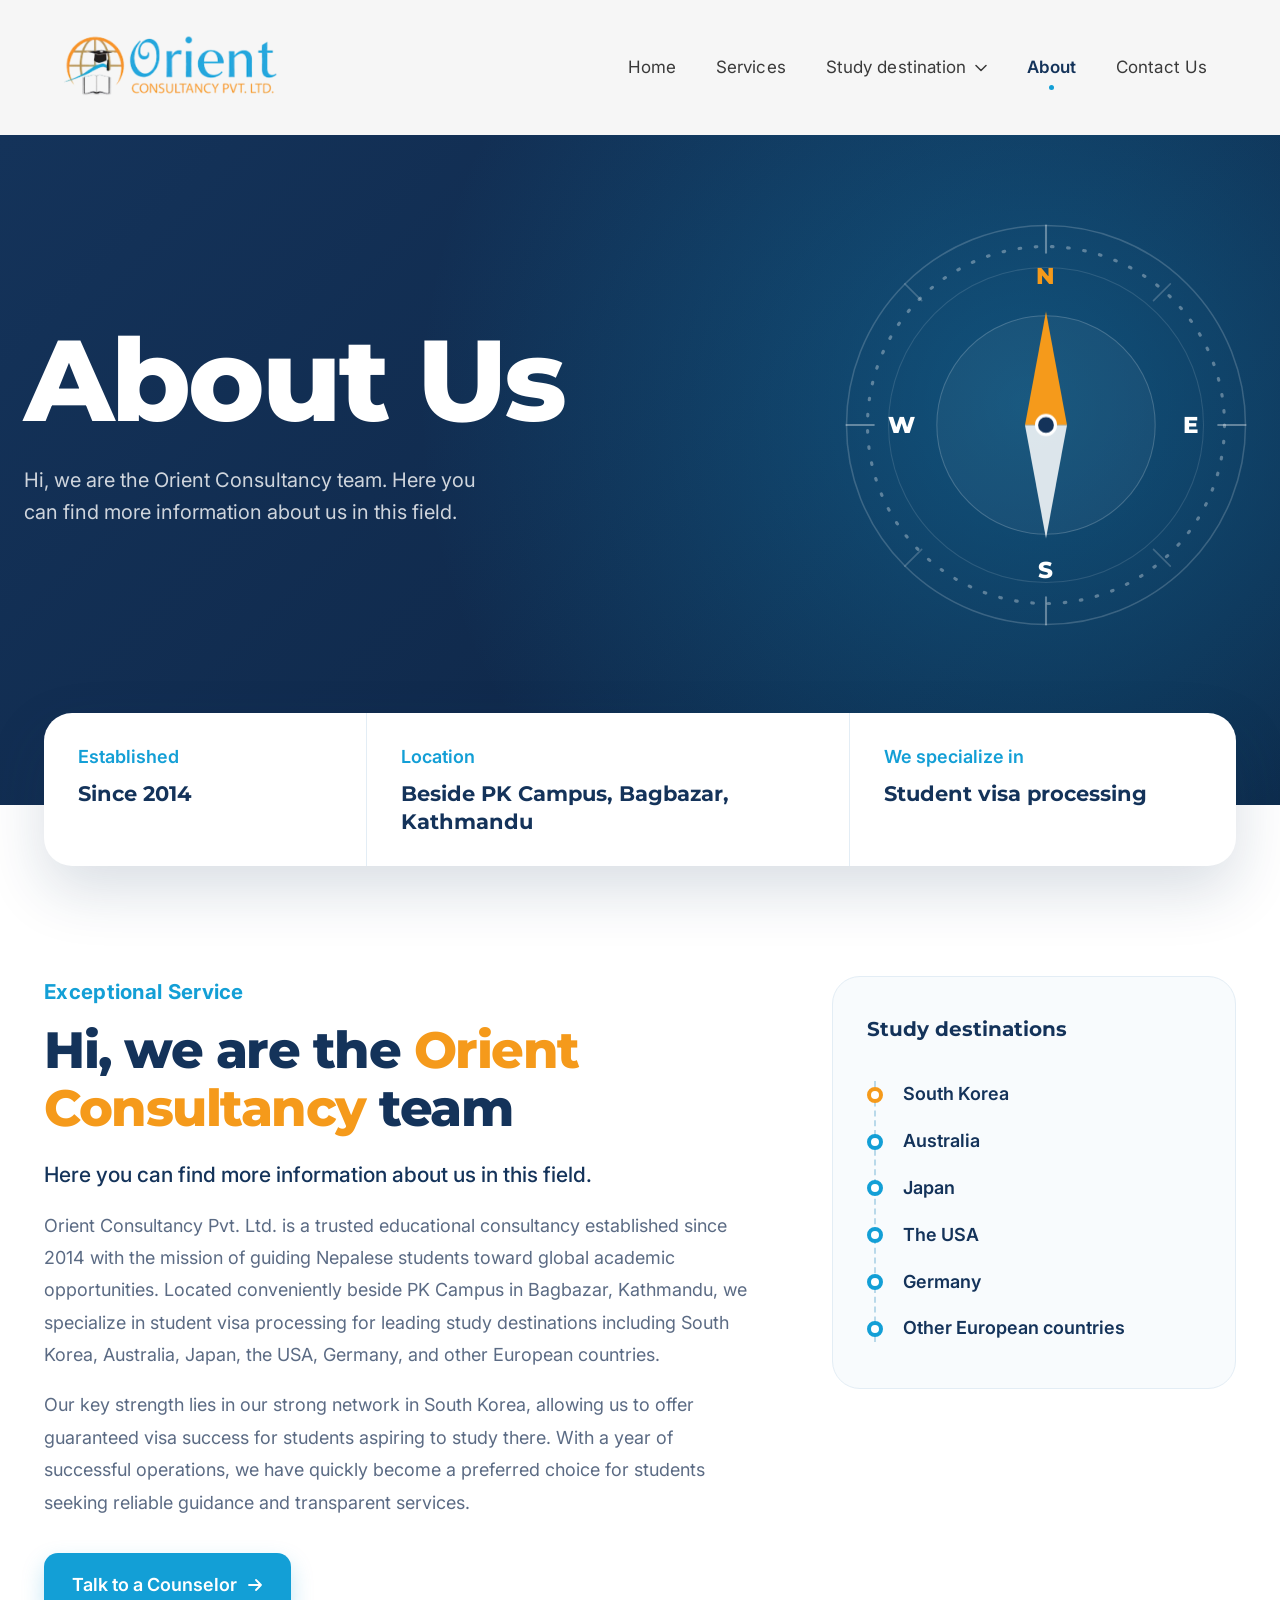
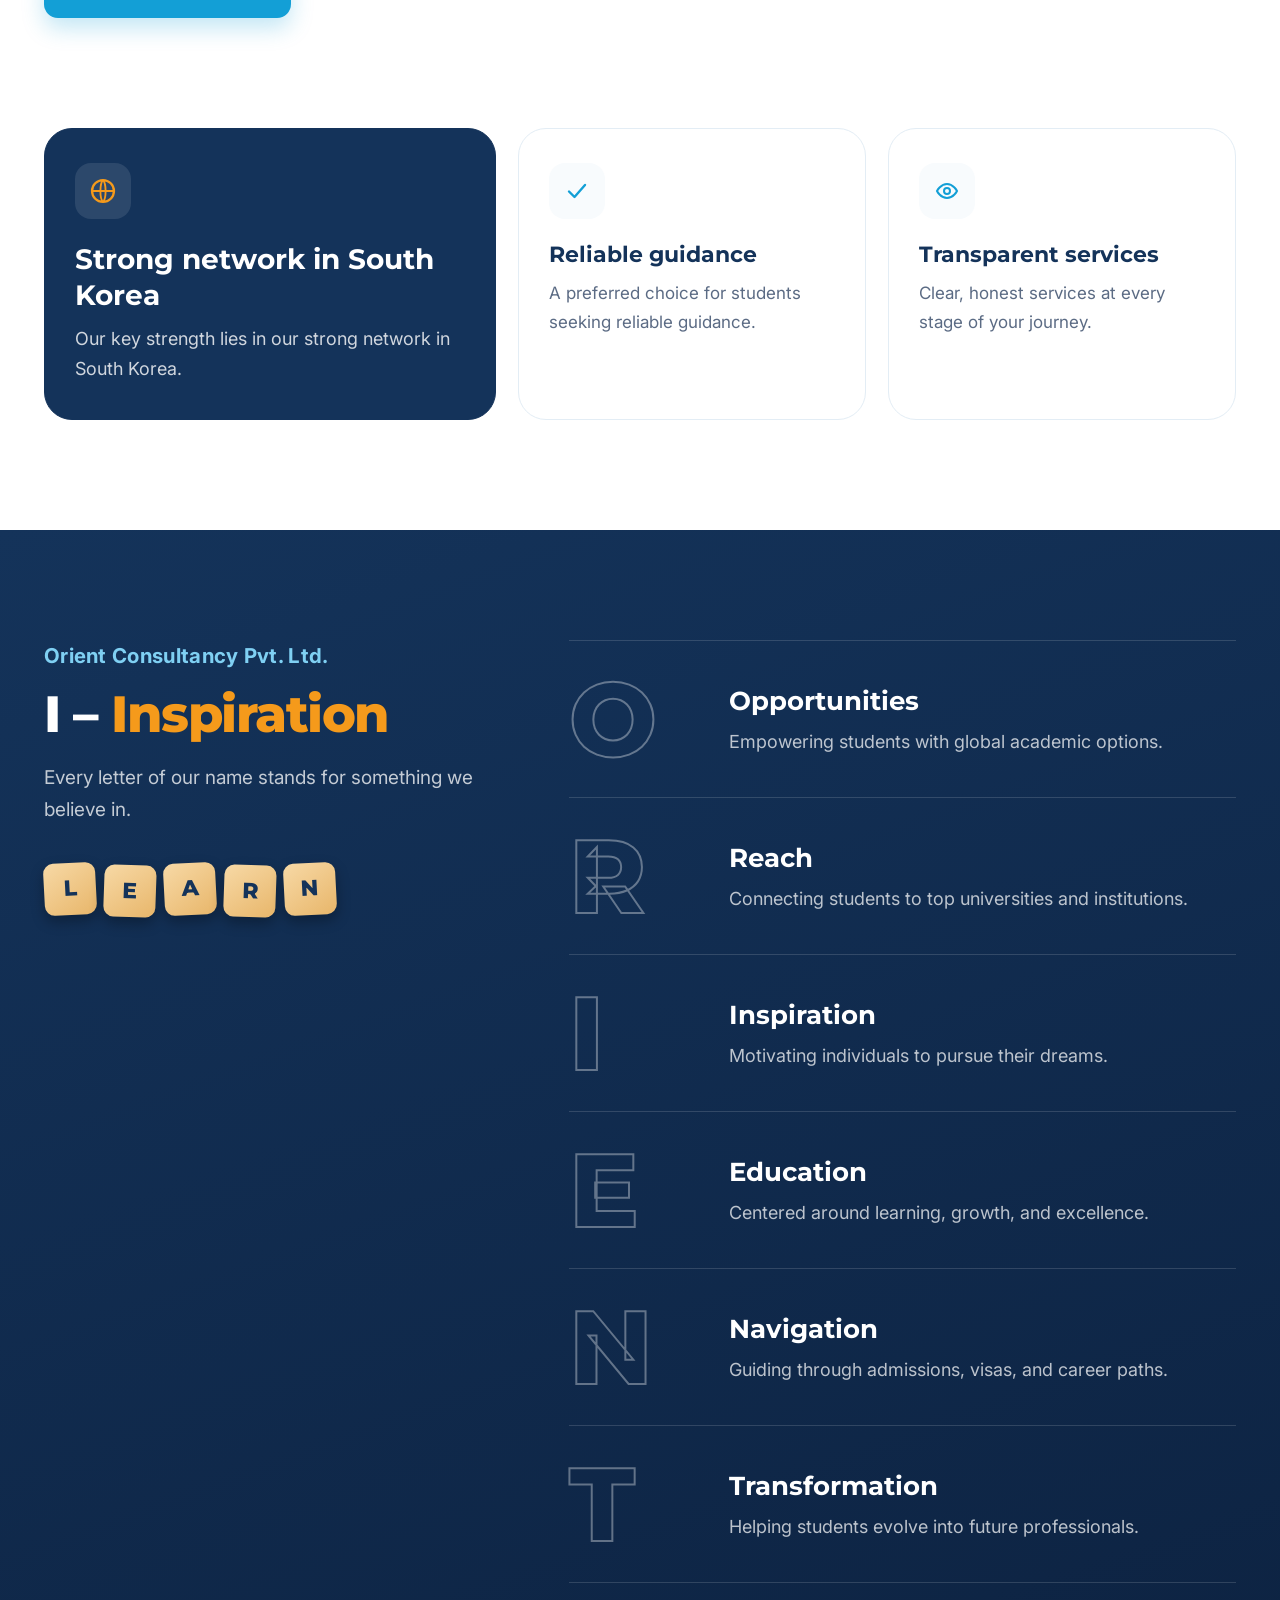
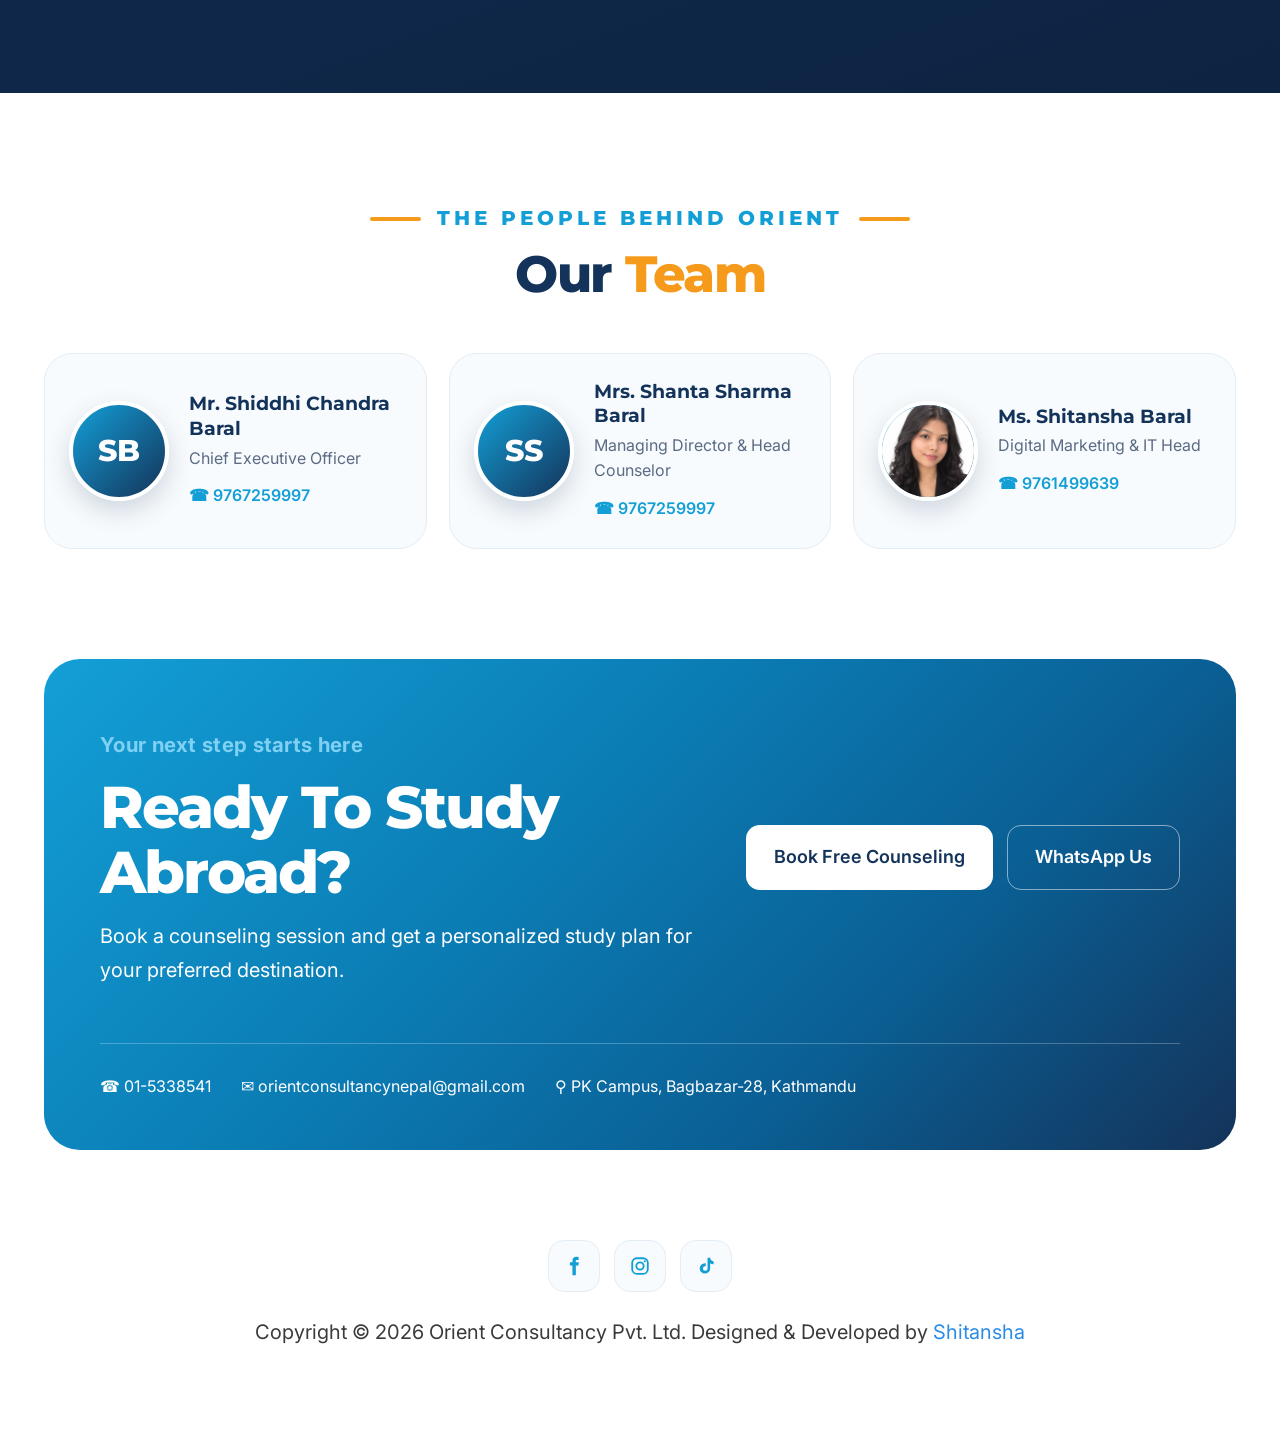
==== about.html @ 50a702c4 "Update about.html" ====
<!DOCTYPE html>
<html lang="en">
<head>
  <meta charset="UTF-8">
  <meta name="viewport" content="width=device-width, initial-scale=1">
  <title>About Us | Orient Consultancy Pvt. Ltd.</title>
  <meta name="description" content="Orient Consultancy Pvt. Ltd. is a trusted educational consultancy in Kathmandu, established in 2014, guiding Nepalese students toward global academic opportunities and student visa success.">

  <link rel="preconnect" href="https://fonts.googleapis.com">
  <link rel="preconnect" href="https://fonts.gstatic.com" crossorigin>
  <link href="https://fonts.googleapis.com/css2?family=Inter:wght@400;500;600;700&family=Montserrat:wght@700;800&family=Open+Sans:wght@400;600&display=swap" rel="stylesheet">

  <!-- style.css = shared header/footer/buttons. about.css = this page only. Keep this order. -->
  <link rel="stylesheet" href="style.css">
  <link rel="stylesheet" href="about.css">
  <link rel="stylesheet" href="nav-responsive.css">
</head>
<body class="about-page">

  <!-- ================= HEADER (same as other pages) ================= -->
  <header class="site-header">
    <a class="logo" href="index.html" aria-label="Orient Consultancy - Home">
      <img src="images/logo.png" alt="Orient Consultancy Pvt. Ltd." width="230" height="70">
    </a>

    <button class="nav-toggle" aria-label="Open menu" aria-expanded="false" aria-controls="main-nav">
      <span></span><span></span><span></span>
    </button>

    <nav id="main-nav" class="main-nav" aria-label="Main navigation">
      <ul>
        <li><a href="index.html">Home</a></li>
        <li><a href="services.html">Services</a></li>
        <li class="has-dropdown">
          <button class="dropdown-toggle" aria-expanded="false" aria-haspopup="true">
            Study destination
            <svg width="12" height="8" viewBox="0 0 12 8" aria-hidden="true"><path d="M1 1.5l5 5 5-5" fill="none" stroke="currentColor" stroke-width="1.5" stroke-linecap="round" stroke-linejoin="round"/></svg>
          </button>
          <ul class="dropdown">
            <li><a href="south-korea"><img class="dd-flag" src="images/flags/south-korea.svg" alt="" width="20" height="14"><span>Korean Student Visa (D-2 / D-4 Visa)</span></a></li>
            <li><a href="uk"><img class="dd-flag" src="images/flags/uk.svg" alt="" width="20" height="14"><span>UK Student Visa (Tier 4 Visa)</span></a></li>
            <li><a href="australia"><img class="dd-flag" src="images/flags/australia.svg" alt="" width="20" height="14"><span>Australian Student Visa (Subclass 500)</span></a></li>
            <li><a href="usa"><img class="dd-flag" src="images/flags/usa.svg" alt="" width="20" height="14"><span>U.S. Student Visa (F-1 Visa)</span></a></li>
            <li><a href="japan"><img class="dd-flag" src="images/flags/japan.svg" alt="" width="20" height="14"><span>Japanese Student Visa</span></a></li>
            <li><a href="denmark"><img class="dd-flag" src="images/flags/denmark.svg" alt="" width="20" height="14"><span>Denmark Student Visa</span></a></li>
            <li class="has-sub">
              <a class="dropdown-more sub-toggle" href="#" role="button" aria-haspopup="true" aria-expanded="false"><span>Other European Countries</span></a>
              <ul class="submenu">
                <li><a href="germany"><img class="dd-flag" src="images/flags/germany.svg" alt="" width="20" height="14"><span>Germany Student Visa</span></a></li>
                <li><a href="malta"><img class="dd-flag" src="images/flags/malta.svg" alt="" width="20" height="14"><span>Malta Student Visa</span></a></li>
                <li><a href="dubai"><img class="dd-flag" src="images/flags/uae.svg" alt="" width="20" height="14"><span>Dubai Student Visa</span></a></li>
                <li><a href="finland"><img class="dd-flag" src="images/flags/finland.svg" alt="" width="20" height="14"><span>Finland Student Visa</span></a></li>
              </ul>
            </li>
          </ul>
        </li>
        <li><a href="about.html" aria-current="page">About</a></li>
        <li><a href="contact.html">Contact Us</a></li>
      </ul>
    </nav>
  </header>

  <!-- ================= MAIN ================= -->
  <main>

    <!-- ---------- HERO: compass + title ---------- -->
    <section class="ab-hero" aria-labelledby="page-title">
      <div class="ab-hero-grid">
        <div class="ab-hero-text">
          <h1 id="page-title">About Us</h1>
          <p class="ab-hero-sub">Hi, we are the Orient Consultancy team. Here you can find more information about us in this field.</p>
        </div>

                <!-- Compass drawn in SVG. It settles on North, then keeps gently swaying like a real needle. -->
        <svg class="ab-compass" viewBox="0 0 400 400" role="img" aria-label="A compass pointing north">
          <circle cx="200" cy="200" r="190" fill="none" stroke="rgba(255,255,255,.18)" stroke-width="1.5"/>
          <circle cx="200" cy="200" r="150" fill="none" stroke="rgba(255,255,255,.12)" stroke-width="1"/>
          <circle cx="200" cy="200" r="104" fill="rgba(255,255,255,.04)" stroke="rgba(255,255,255,.2)" stroke-width="1"/>

          <!-- NEW: slowly turning ring of small marks -->
          <circle class="ab-ring" cx="200" cy="200" r="170" fill="none" stroke="rgba(255,255,255,.32)" stroke-width="3" stroke-dasharray="1.5 14" stroke-linecap="round"/>

          <g stroke="rgba(255,255,255,.35)" stroke-width="2" stroke-linecap="round">
            <path d="M200 10v26M200 364v26M10 200h26M364 200h26"/>
          </g>
          <g stroke="rgba(255,255,255,.2)" stroke-width="1.5" stroke-linecap="round">
            <path d="M65.6 65.6l16 16M318.4 65.6l-16 16M65.6 334.4l16-16M318.4 334.4l-16-16"/>
          </g>
          <g font-family="Montserrat, Arial, sans-serif" font-weight="800" font-size="22" text-anchor="middle" fill="#ffffff">
            <text class="ab-north" x="200" y="66" fill="#f59a1b">N</text>
            <text x="338" y="208">E</text>
            <text x="200" y="346">S</text>
            <text x="62" y="208">W</text>
          </g>
          <g class="ab-needle">
            <polygon points="200,92 220,200 180,200" fill="#f59a1b"/>
            <polygon points="200,308 220,200 180,200" fill="#ffffff" fill-opacity=".85"/>
            <circle cx="200" cy="200" r="9" fill="#14335a" stroke="#ffffff" stroke-width="3"/>
          </g>
        </svg>
      </div>
    </section>

    <!-- ---------- QUICK FACTS (overlaps the hero) ---------- -->
    <section class="ab-wrap ab-facts-wrap" aria-label="Orient Consultancy at a glance">
      <dl class="ab-facts">
        <div>
          <dt>Established</dt>
          <dd>Since 2014</dd>
        </div>
        <div>
          <dt>Location</dt>
          <dd>Beside PK Campus, Bagbazar, Kathmandu</dd>
        </div>
        <div>
          <dt>We specialize in</dt>
          <dd>Student visa processing</dd>
        </div>
      </dl>
    </section>

    <!-- ---------- STORY + DESTINATION ROUTE ---------- -->
    <section class="ab-wrap ab-story" aria-labelledby="story-heading">
      <div class="ab-story-text">
        <p class="ab-kicker">Exceptional Service</p>
        <h2 id="story-heading">Hi, we are the <span>Orient Consultancy</span> team</h2>
        <p class="ab-lead">Here you can find more information about us in this field.</p>
        <p>Orient Consultancy Pvt. Ltd. is a trusted educational consultancy established since 2014 with the mission of guiding Nepalese students toward global academic opportunities. Located conveniently beside PK Campus in Bagbazar, Kathmandu, we specialize in student visa processing for leading study destinations including South Korea, Australia, Japan, the USA, Germany, and other European countries.</p>
        <!-- REVIEW THIS WORDING (copied from your live site):
             "a year of successful operations" does not match "established since 2014",
             and "guaranteed visa success" is a strong promise. -->
        <p>Our key strength lies in our strong network in South Korea, allowing us to offer guaranteed visa success for students aspiring to study there. With a year of successful operations, we have quickly become a preferred choice for students seeking reliable guidance and transparent services.</p>
        <a class="btn btn-primary" href="contact.html">Talk to a Counselor
          <svg width="16" height="16" viewBox="0 0 16 16" aria-hidden="true"><path d="M2 8h12M9 3l5 5-5 5" fill="none" stroke="currentColor" stroke-width="1.8" stroke-linecap="round" stroke-linejoin="round"/></svg>
        </a>
      </div>

      <!-- Destinations shown as stops on a route -->
      <aside class="ab-route" aria-labelledby="route-heading">
        <h3 id="route-heading">Study destinations</h3>
        <ol>
          <li>South Korea</li>
          <li>Australia</li>
          <li>Japan</li>
          <li>The USA</li>
          <li>Germany</li>
          <li>Other European countries</li>
        </ol>
      </aside>
    </section>

    <!-- ---------- STRENGTHS ---------- -->
    <section class="ab-wrap ab-strengths" aria-label="Our strengths">
      <article class="ab-strength ab-strength-main">
        <span class="ab-strength-icon" aria-hidden="true">
          <svg width="30" height="30" viewBox="0 0 26 26"><circle cx="13" cy="13" r="9.5" fill="none" stroke="currentColor" stroke-width="2"/><path d="M3.5 13h19M13 3.5c3 3 3 16 0 19M13 3.5c-3 3-3 16 0 19" fill="none" stroke="currentColor" stroke-width="1.6"/></svg>
        </span>
        <h3>Strong network in South Korea</h3>
        <p>Our key strength lies in our strong network in South Korea.</p>
      </article>
      <article class="ab-strength">
        <span class="ab-strength-icon" aria-hidden="true">
          <svg width="26" height="26" viewBox="0 0 26 26"><path d="M5 13.5l5.5 5.5L21 7" fill="none" stroke="currentColor" stroke-width="2.4" stroke-linecap="round" stroke-linejoin="round"/></svg>
        </span>
        <h3>Reliable guidance</h3>
        <p>A preferred choice for students seeking reliable guidance.</p>
      </article>
      <article class="ab-strength">
        <span class="ab-strength-icon" aria-hidden="true">
          <svg width="26" height="26" viewBox="0 0 26 26"><path d="M3 13s3.5-7 10-7 10 7 10 7-3.5 7-10 7S3 13 3 13z" fill="none" stroke="currentColor" stroke-width="2"/><circle cx="13" cy="13" r="3" fill="none" stroke="currentColor" stroke-width="2"/></svg>
        </span>
        <h3>Transparent services</h3>
        <p>Clear, honest services at every stage of your journey.</p>
      </article>
    </section>

    <!-- ---------- ORIENT: the name, letter by letter ---------- -->
    <section class="ab-orient" aria-labelledby="orient-heading">
      <div class="ab-wrap ab-orient-grid">
        <div class="ab-orient-intro">
          <p class="ab-kicker ab-kicker-light">Orient Consultancy Pvt. Ltd.</p>
          <h2 id="orient-heading">I – <span>Inspiration</span></h2>
          <p class="ab-orient-sub">Every letter of our name stands for something we believe in.</p>
          <!-- LEARN tiles are drawn with CSS, no photo needed -->
          <div class="ab-tiles" role="img" aria-label="Letter tiles spelling LEARN">
            <span>L</span><span>E</span><span>A</span><span>R</span><span>N</span>
          </div>
        </div>

        <ol class="ab-letters">
          <li>
            <span class="ab-letter" aria-hidden="true">O</span>
            <div><h3>Opportunities</h3><p>Empowering students with global academic options.</p></div>
          </li>
          <li>
            <span class="ab-letter" aria-hidden="true">R</span>
            <div><h3>Reach</h3><p>Connecting students to top universities and institutions.</p></div>
          </li>
          <li>
            <span class="ab-letter" aria-hidden="true">I</span>
            <div><h3>Inspiration</h3><p>Motivating individuals to pursue their dreams.</p></div>
          </li>
          <li>
            <span class="ab-letter" aria-hidden="true">E</span>
            <div><h3>Education</h3><p>Centered around learning, growth, and excellence.</p></div>
          </li>
          <li>
            <span class="ab-letter" aria-hidden="true">N</span>
            <div><h3>Navigation</h3><p>Guiding through admissions, visas, and career paths.</p></div>
          </li>
          <li>
            <span class="ab-letter" aria-hidden="true">T</span>
            <div><h3>Transformation</h3><p>Helping students evolve into future professionals.</p></div>
          </li>
        </ol>
      </div>
    </section>

    <!-- ---------- TEAM ---------- -->
    <section class="ab-wrap ab-team" aria-labelledby="team-heading">
      <div class="ab-team-head">
        <p class="ab-kicker">The people behind Orient</p>
        <h2 id="team-heading">Our <span>Team</span></h2>
      </div>

      <div class="ab-team-grid">
        <article class="ab-person">
          <div class="ab-avatar">
            <span class="ab-initials" aria-hidden="true">SB</span>
            <!-- Photo: images/team/shiddhi-chandra-baral.jpg (square, about 400x400). Hidden automatically if missing. -->
            <img src="images/team/shiddhi-chandra-baral.jpg" alt="Mr. Shiddhi Chandra Baral" width="160" height="160" loading="lazy" onerror="this.remove()">
          </div>
          <div class="ab-person-info">
            <h3>Mr. Shiddhi Chandra Baral</h3>
            <p class="ab-role">Chief Executive Officer</p>
            <a class="ab-phone" href="tel:+9779767259997">☎ 9767259997</a>
          </div>
        </article>

        <article class="ab-person">
          <div class="ab-avatar">
            <span class="ab-initials" aria-hidden="true">SS</span>
            <!-- Photo: images/team/shanta-sharma-baral.jpg (square, about 400x400). Hidden automatically if missing. -->
            <img src="images/team/shanta-sharma-baral.jpg" alt="Mrs. Shanta Sharma Baral" width="160" height="160" loading="lazy" onerror="this.remove()">
          </div>
          <div class="ab-person-info">
            <h3>Mrs. Shanta Sharma Baral</h3>
            <p class="ab-role">Managing Director &amp; Head Counselor</p>
            <a class="ab-phone" href="tel:+9779767259997">☎ 9767259997</a>
          </div>
        </article>
                <article class="ab-person">
          <div class="ab-avatar">
            <span class="ab-initials" aria-hidden="true">SB</span>
            <!-- Photo: images/team/shitansha-baral.jpg (square, about 400x400). Hidden automatically if missing. -->
            <img src="images/team/shitansha-baral.jpg" alt="Ms. Shitansha Baral" width="160" height="160" loading="lazy" onerror="this.remove()">
          </div>
          <div class="ab-person-info">
            <h3>Ms. Shitansha Baral</h3>
            <p class="ab-role">Digital Marketing &amp; IT Head</p>
            <a class="ab-phone" href="tel:+9779761499639">☎ 9761499639</a>
          </div>
        </article>
      </div>
    </section>

    <!-- ---------- CTA ---------- -->
    <section class="ab-wrap ab-cta-wrap" aria-labelledby="cta-heading">
      <div class="ab-cta">
        <div class="ab-cta-top">
          <div>
            <p class="ab-kicker ab-kicker-light">Your next step starts here</p>
            <h2 id="cta-heading">Ready To Study Abroad?</h2>
            <p>Book a counseling session and get a personalized study plan for your preferred destination.</p>
          </div>
          <div class="ab-cta-buttons">
            <a class="btn btn-white" href="contact.html">Book Free Counseling</a>
            <a class="btn btn-ghost" href="https://wa.me/9779767259997" target="_blank" rel="noopener">WhatsApp Us</a>
          </div>
        </div>
        <ul class="ab-cta-contact">
          <li><a href="tel:015338541">☎ 01-5338541</a></li>
          <li><a href="mailto:orientconsultancynepal@gmail.com">✉ orientconsultancynepal@gmail.com</a></li>
          <li>⚲ PK Campus, Bagbazar-28, Kathmandu</li>
        </ul>
      </div>
    </section>

  </main>

  <!-- ================= FOOTER ================= -->
    <footer class="site-footer">
    <ul class="footer-social" aria-label="Follow Orient Consultancy">
      <li><a href="https://www.facebook.com/OrientConsultancyNepal" target="_blank" rel="noopener" aria-label="Orient Consultancy on Facebook">
        <svg viewBox="0 0 24 24" aria-hidden="true"><path d="M14 8V6.5c0-.7.2-1 1.2-1H17V2.2C16.6 2.1 15.6 2 14.5 2 12 2 10.3 3.5 10.3 6.2V8H7.5v3.5h2.8V22H14V11.5h2.8L17.3 8H14z" fill="currentColor"/></svg>
      </a></li>
      <li><a href="https://www.instagram.com/orient_nepal/" target="_blank" rel="noopener" aria-label="Orient Consultancy on Instagram">
        <svg viewBox="0 0 24 24" aria-hidden="true"><rect x="3.5" y="3.5" width="17" height="17" rx="5" fill="none" stroke="currentColor" stroke-width="2"/><circle cx="12" cy="12" r="4" fill="none" stroke="currentColor" stroke-width="2"/><circle cx="17.2" cy="6.8" r="1.2" fill="currentColor"/></svg>
      </a></li>
      <li><a href="https://www.tiktok.com/@orient.consultancy" target="_blank" rel="noopener" aria-label="Orient Consultancy on TikTok">
        <svg viewBox="0 0 24 24" aria-hidden="true"><path d="M16.5 3c.3 2.3 1.6 3.7 3.8 3.9v3.2c-1.4.1-2.7-.3-3.8-1.1v5.6a5.7 5.7 0 11-5.7-5.7c.3 0 .6 0 .9.1v3.3a2.5 2.5 0 102 2.4V3h2.8z" fill="currentColor"/></svg>
      </a></li>
    </ul>
    <p>Copyright © 2026 Orient Consultancy Pvt. Ltd. Designed &amp; Developed by <a href="https://shitanshabaral.com.np/" target="_blank" rel="noopener">Shitansha</a></p>
  </footer>

  <script src="script.js"></script>
  <script src="about.js"></script>
</body>
</html>
---- style.css ----
/* ==========================================================
   Orient Consultancy - main stylesheet
   ========================================================== */

/* ---------- 1. Variables (change colors here) ---------- */
:root {
  --primary: #139fd6;          /* blue buttons, eyebrow text */
  --navy: #14335a;             /* headings, dark section */
  --accent: #f59a1b;           /* orange highlight words */
  --text: #5b6b84;             /* body paragraphs */
  --dark-text: #333333;
  --page-bg: #f5f5f5;
  --white: #ffffff;
  --tint: #f8fbfd;             /* light blue-ish section background */
  --border: #e3edf5;
  --radius-sm: 14px;
  --radius-md: 28px;
  --radius-lg: 36px;
  --font-head: "Montserrat", Arial, sans-serif;
  --font-body: "Inter", Arial, sans-serif;
}

/* ---------- 2. Reset / base ---------- */
*, *::before, *::after { box-sizing: border-box; }
html { scroll-behavior: smooth; }
body {
  margin: 0;
  font-family: var(--font-body);
  color: var(--text);
  background: var(--page-bg);
  line-height: 1.6;
}
img { max-width: 100%; height: auto; display: block; }
a { color: inherit; text-decoration: none; }
ul, ol { margin: 0; padding: 0; list-style: none; }
h1, h2, h3, p, dl, dd { margin: 0; }
button { font: inherit; cursor: pointer; }

/* ---------- 3. Header / navigation ---------- */

/* Sticky header: stays on top while scrolling, gets a soft shadow once you scroll */
.site-header {
  position: sticky;
  top: 0;
  z-index: 100;
  display: flex;
  align-items: center;
  justify-content: space-between;
  padding: 10px 55px;
  min-height: 90px;
  background: rgba(245, 245, 245, .9);
  -webkit-backdrop-filter: blur(14px);
          backdrop-filter: blur(14px);
  transition: min-height .3s ease, box-shadow .3s ease, background .3s ease;
}
.site-header.is-scrolled {
  min-height: 72px;
  background: rgba(255, 255, 255, .92);
  box-shadow: 0 1px 0 rgba(20, 51, 90, .06), 0 12px 30px rgba(20, 51, 90, .07);
}
.logo img { width: 230px; height: auto; transition: width .3s ease; }
.site-header.is-scrolled .logo img { width: 190px; }

/* Menu links */
.main-nav a,
.dropdown-toggle {
  position: relative;
  z-index: 1;
  font-size: 17px;
  letter-spacing: .1px;
  color: #3a3a3a;
  background: none;
  border: 0;
  padding: 10px 18px;
  display: inline-flex;
  align-items: center;
  gap: 8px;
  transition: color .25s ease;
}
.dropdown-toggle svg { transition: transform .3s ease; }

/* Phone / tablet dropdown: simple show/hide (desktop version is further below) */
.main-nav .dropdown { display: none; }
.has-dropdown.open .dropdown { display: flex; }
.has-dropdown.open .dropdown-toggle svg { transform: rotate(180deg); }
.main-nav a[aria-current="page"],
.has-dropdown.current > .dropdown-toggle { color: var(--navy); font-weight: 600; }

/* Dropdown links: small flag + text (layout copied from the original site) */
.dropdown a { display: flex; align-items: center; gap: 10px; }
.dropdown a span { flex: 1; }
.dd-flag { width: 20px; height: 14px; object-fit: cover; border-radius: 2px; background: #e6ebf0; flex: none; }

/* The hamburger button */
.nav-toggle {
  display: none;
  background: none;
  border: 0;
  width: 44px; height: 44px;
  flex-direction: column;
  justify-content: center;
  gap: 6px;
  padding: 10px;
}
.nav-toggle span { display: block; height: 2px; background: #333; border-radius: 2px; }

/* ---------- Desktop-only navigation effects ---------- */
@media (min-width: 1024px) {
  .main-nav > ul {
    position: relative;           /* the sliding highlight is positioned inside this */
    display: flex;
    align-items: center;
    gap: 4px;
  }

  /* Sliding highlight (created by script.js): glides from item to item on hover */
  .nav-indicator {
    position: absolute;
    top: 50%; left: 0;
    height: 42px;
    margin-top: -21px;
    border-radius: 999px;
    background: rgba(20, 51, 90, .07);
    box-shadow: inset 0 0 0 1px rgba(20, 51, 90, .05);
    opacity: 0;
    pointer-events: none;
    transition: transform .4s cubic-bezier(.3, .8, .3, 1), width .4s cubic-bezier(.3, .8, .3, 1), opacity .25s ease;
  }

  .main-nav > ul > li > a:hover,
  .dropdown-toggle:hover,
  .has-dropdown:hover > .dropdown-toggle,
  .has-dropdown:focus-within > .dropdown-toggle { color: var(--navy); }

  /* Current page: dark text + small dot under the word */
  .main-nav > ul > li > a[aria-current="page"]::after,
  .has-dropdown.current > .dropdown-toggle::after {
    content: "";
    position: absolute;
    left: 50%; bottom: 1px;
    width: 5px; height: 5px;
    margin-left: -2.5px;
    border-radius: 50%;
    background: var(--primary);
  }

  .has-dropdown:hover > .dropdown-toggle svg,
  .has-dropdown:focus-within > .dropdown-toggle svg { transform: rotate(180deg); }

  /* Dropdown card: single column like the original site; fades + slides in */
  .main-nav .dropdown {
    position: absolute;
    top: calc(100% + 14px);
    left: 0;
    width: 300px;
    display: flex;
    flex-direction: column;
    gap: 0;
    padding: 6px 0;
    background: var(--white);
    border: 1px solid var(--border);
    border-radius: 4px;
    box-shadow: 0 24px 60px rgba(20, 51, 90, .16), 0 2px 6px rgba(20, 51, 90, .05);
    opacity: 0;
    visibility: hidden;
    transform: translateY(10px);
    transition: opacity .25s ease, transform .3s ease, visibility 0s linear .3s;
  }
  /* invisible bridge so the card does not close when the mouse crosses the gap */
  .main-nav .dropdown::before {
    content: "";
    position: absolute;
    top: -16px; left: 0; right: 0; height: 16px;
  }
  .has-dropdown:hover .dropdown,
  .has-dropdown:focus-within .dropdown,
  .has-dropdown.open .dropdown {
    opacity: 1;
    visibility: visible;
    transform: none;
    transition-delay: 0s;
  }

  /* items appear one after another */
  .dropdown li { opacity: 0; transform: translateY(6px); transition: opacity .3s ease, transform .3s ease; }
  .has-dropdown:hover .dropdown li,
  .has-dropdown:focus-within .dropdown li,
  .has-dropdown.open .dropdown li { opacity: 1; transform: none; }
  .dropdown li:nth-child(1) { transition-delay: .03s; }
  .dropdown li:nth-child(2) { transition-delay: .06s; }
  .dropdown li:nth-child(3) { transition-delay: .09s; }
  .dropdown li:nth-child(4) { transition-delay: .12s; }
  .dropdown li:nth-child(5) { transition-delay: .15s; }
  .dropdown li:nth-child(6) { transition-delay: .18s; }
  .dropdown li:nth-child(7) { transition-delay: .21s; }

  .dropdown a {
    justify-content: space-between;
    padding: 16px 20px;
    font-size: 17px;
    line-height: 1.6;
    color: #3a3a3a;
    overflow: hidden;
    transition: background .2s ease, color .2s ease, padding-left .25s ease;
  }
  .dropdown a::before { /* thin accent bar that grows on hover */
    content: "";
    position: absolute;
    left: 0; top: 20%;
    width: 3px; height: 60%;
    border-radius: 3px;
    background: var(--primary);
    transform: scaleY(0);
    transition: transform .25s ease;
  }
  .dropdown a::after { /* small arrow that slides in on hover */
    content: "→";
    color: var(--primary);
    opacity: 0;
    transform: translateX(-8px);
    transition: opacity .2s ease, transform .25s ease;
  }
  .dropdown a:hover { background: var(--tint); color: var(--navy); padding-left: 26px; }
  .dropdown a:hover::before { transform: scaleY(1); }
  .dropdown a:hover::after { opacity: 1; transform: none; }

  /* "Other European Countries" always shows a chevron, as on the original site */
  .dropdown a.dropdown-more::after { content: "›"; font-size: 22px; line-height: 1; color: #6f7f96; opacity: 1; transform: none; }
  .dropdown a.dropdown-more:hover::after { color: var(--primary); transform: translateX(3px); }
}

/* ---------- 4. Page wrapper ---------- */
.page {
  max-width: 1521px;
  margin: 40px auto 0;
  background: var(--white);
  padding: 58px 69px 70px;
}
.page-title {
  font-family: var(--font-head);
  font-size: 40px;
  font-weight: 700;
  color: var(--dark-text);
  line-height: 1.2;
  margin: 0 0 35px 0;
  padding-left: 0;
}
.home { max-width: 1383px; margin: 0 auto; }

/* ---------- 5. Shared pieces ---------- */
.eyebrow {
  font-size: 14px;
  font-weight: 600;
  letter-spacing: 2px;
  text-transform: uppercase;
  color: #1a9cd0;
}
.eyebrow.center { text-align: center; }
.eyebrow.light { color: #5bc3ee; }

.accent { color: var(--accent); }

.section { padding: 70px 22px; }
.section-tint { background: var(--tint); }

.section-title {
  font-family: var(--font-head);
  font-weight: 800;
  font-size: clamp(34px, 4.5vw, 58px);
  line-height: 1.18;
  letter-spacing: -1.5px;
  color: var(--navy);
  text-align: center;
  margin-top: 14px;
}
.section-title.left { text-align: left; font-size: clamp(34px, 4vw, 54px); line-height: 1.1; }
.section-title.light { color: var(--white); }
.section-sub {
  text-align: center;
  font-size: 19px;
  margin-top: 18px;
  color: var(--text);
}

/* Buttons */
.btn {
  display: inline-flex;
  align-items: center;
  gap: 10px;
  font-weight: 600;
  font-size: 18px;
  padding: 17px 27px;
  border-radius: var(--radius-sm);
  border: 1px solid transparent;
  transition: transform .2s, box-shadow .2s, background .2s;
}
.btn:hover { transform: translateY(-2px); }
.btn-primary { background: var(--primary); color: var(--white); box-shadow: 0 10px 22px rgba(19, 159, 214, .25); }
.btn-primary:hover { background: #0f8cbd; }
.btn-outline { background: var(--white); color: var(--navy); border-color: var(--border); }
.btn-outline:hover { border-color: var(--primary); }
.btn-white { background: var(--white); color: var(--navy); }
.btn-ghost { background: transparent; color: var(--white); border-color: rgba(255,255,255,.5); }
.btn-ghost:hover { background: rgba(255,255,255,.1); }

/* ---------- 6. Hero ---------- */
.hero {
  position: relative;
  display: grid;
  grid-template-columns: 1fr 592px;
  gap: 40px;
  padding: 60px 22px 50px;
  overflow: hidden;
  background:
    radial-gradient(circle at 100% 0%, #c5e5f4 0, #c5e5f4 14%, transparent 14.5%),
    radial-gradient(circle at 0% 100%, #fcebd5 0, #fcebd5 12%, transparent 12.5%),
    linear-gradient(180deg, #ffffff 0%, #f9fbfe 100%);
}
/* dotted pattern in the top-left */
.hero::before {
  content: "";
  position: absolute; inset: 0;
  background-image: radial-gradient(#d9e3ec 1px, transparent 1.5px);
  background-size: 28px 28px;
  opacity: .55;
  pointer-events: none;
  -webkit-mask-image: linear-gradient(135deg, #000 0, transparent 55%);
          mask-image: linear-gradient(135deg, #000 0, transparent 55%);
}
.hero > * { position: relative; }

.hero-text { padding-top: 10px; }
.hero-title {
  font-family: var(--font-head);
  font-weight: 800;
  font-size: clamp(44px, 6.4vw, 88px);
  line-height: 1.08;
  letter-spacing: -3px;
  color: var(--navy);
  margin-top: 28px;
  max-width: 660px;
}
.hero-lead {
  font-size: 24px;
  line-height: 1.75;
  color: var(--text);
  margin-top: 28px;
  max-width: 640px;
}
.hero-buttons { display: flex; flex-wrap: wrap; gap: 15px; margin-top: 38px; }

.hero-stats {
  display: flex;
  flex-wrap: wrap;
  gap: 36px;
  margin-top: 44px;
  padding-top: 40px;
  border-top: 1px solid var(--border);
  max-width: 658px;
}
.hero-stats dt { font-family: var(--font-body); font-weight: 600; font-size: 34px; color: var(--navy); line-height: 1.2; }
.hero-stats dd { font-size: 15px; font-weight: 500; margin-top: 10px; color: var(--text); }

/* Map card */
.hero-visual { align-self: end; }
.map-card {
  background: var(--white);
  border: 1px solid var(--border);
  border-radius: 48px;
  padding: 50px 22px 28px;
  box-shadow: 0 30px 60px rgba(20, 51, 90, .08);
}
.map { position: relative; width: 100%; max-width: 520px; margin: 0 auto; }
.map svg { width: 100%; height: auto; }
.pill {
  position: absolute;
  background: var(--white);
  color: var(--navy);
  font-size: 14px;
  font-weight: 600;
  padding: 14px 15px;
  border-radius: 999px;
  box-shadow: 0 6px 18px rgba(20, 51, 90, .1);
  white-space: nowrap;
}
.pill-uk { left: 2%; top: 4%; }
.pill-japan { right: -4%; top: 38%; }
.pill-canada { left: -6%; top: 55%; }
.pill-aus { right: 0%; bottom: -12%; }
.map-caption {
  margin-top: 56px;
  text-align: center;
  font-weight: 500;
  font-size: 16px;
  color: var(--text);
}
.map-caption .dot {
  display: inline-block;
  width: 12px; height: 12px;
  border-radius: 50%;
  background: var(--primary);
  box-shadow: 0 0 0 5px #d6ecf7;
  margin-right: 8px;
}

/* ---------- 7. Journey steps ---------- */
.journey { padding-bottom: 110px; }
.journey-steps {
  display: grid;
  grid-template-columns: repeat(3, 1fr);
  gap: 30px;
  margin-top: 70px;
}
.journey-card {
  position: relative;
  background: var(--white);
  border: 1px solid var(--border);
  border-radius: var(--radius-md);
  padding: 90px 33px 36px;
  box-shadow: 0 20px 40px rgba(20, 51, 90, .06);
}
.journey-card:not(:last-child)::after { /* connector line between cards */
  content: "";
  position: absolute;
  top: 47px; right: -31px;
  width: 30px; height: 2px;
  background: #cfe0e8;
}
.step-badge {
  position: absolute;
  top: 3px; left: 36px;
  width: 74px; height: 74px;
  border-radius: 50%;
  display: grid; place-items: center;
  font-family: var(--font-head);
  font-weight: 700;
  font-size: 28px;
  color: var(--white);
  box-shadow: 0 0 0 4px #fff, 0 0 0 5px #e8f0f6;
}
.step-badge.navy { background: var(--navy); }
.step-badge.orange { background: var(--accent); }
.journey-card { padding-top: 78px; }
.journey-card h3 { font-family: var(--font-head); font-weight: 700; font-size: 25px; color: var(--navy); margin-top: -25px; }
.journey-card p { margin-top: 18px; font-size: 18px; line-height: 1.8; }

/* ---------- 8. Destination cards ---------- */
.destinations { padding-top: 70px; padding-bottom: 100px; }
.country-grid {
  display: grid;
  grid-template-columns: repeat(5, 1fr);
  gap: 20px;
  margin-top: 70px;
}
.country-card {
  position: relative;
  display: flex;
  flex-direction: column;
  overflow: hidden;
  background: linear-gradient(180deg, #fff 0%, var(--tint) 100%);
  border: 1px solid var(--border);
  border-radius: var(--radius-lg);
  padding: 46px 28px 30px;
  min-height: 424px;
  transition: transform .25s, box-shadow .25s, border-color .25s;
}
.country-card::before { /* soft circle in the top-right corner */
  content: "";
  position: absolute;
  top: -26px; right: -26px;
  width: 112px; height: 112px;
  border-radius: 50%;
  background: #eef7fc;
}
.country-card:hover { transform: translateY(-6px); box-shadow: 0 24px 44px rgba(20, 51, 90, .12); border-color: #c9e3f1; }
.flag { width: 44px; height: 32px; object-fit: cover; border-radius: 5px; background: #eef2f6; position: relative; }
.card-arrow {
  position: absolute;
  top: 34px; right: 22px;
  width: 40px; height: 40px;
  border-radius: 50%;
  background: #e3f2fa;
  color: var(--primary);
  display: grid; place-items: center;
  font-size: 16px;
}
.country-card h3 {
  font-family: var(--font-head);
  font-weight: 700;
  font-size: 23px;
  line-height: 1.3;
  color: var(--navy);
  margin-top: 54px;
}
.country-card p { font-size: 16px; line-height: 1.7; margin-top: 12px; }
.intake { margin-top: auto; padding-top: 18px; font-size: 14px; font-weight: 600; color: #6f7f96; }
.card-link {
  display: flex;
  align-items: center;
  justify-content: space-between;
  gap: 8px;
  margin-top: 18px;
  padding-top: 22px;
  border-top: 1px solid var(--border);
  color: var(--primary);
  font-weight: 600;
  font-size: 17px;
}

/* ---------- 9. Dark services section ---------- */
.services-dark { background: var(--navy); padding: 100px 22px 90px; }
.service-grid {
  display: grid;
  grid-template-columns: repeat(3, 1fr);
  gap: 25px;
  margin-top: 68px;
}
.service-card {
  background: var(--white);
  border-radius: var(--radius-lg);
  padding: 38px 38px 40px;
}
.service-icon {
  display: grid; place-items: center;
  width: 72px; height: 72px;
  border-radius: 20px;
  font-weight: 700;
  font-size: 22px;
}
.service-icon.blue { background: #eaf6fc; }
.service-icon.orange { background: #fdf0de; color: var(--accent); }
.service-card h3 { font-family: var(--font-head); font-weight: 700; font-size: 29px; color: var(--navy); margin-top: 34px; }
.service-card p { font-size: 18px; line-height: 1.75; margin-top: 18px; }
.service-card p strong { color: #4c5d78; font-weight: 600; }
.service-card ul { margin-top: 20px; }
.service-card li { position: relative; padding-left: 22px; font-size: 18px; line-height: 1.5; margin-bottom: 10px; }
.service-card li::before {
  content: ""; position: absolute; left: 3px; top: 11px;
  width: 5px; height: 5px; border-radius: 50%; background: #8896ab;
}

/* ---------- 10. Why Orient ---------- */
.why {
  display: grid;
  grid-template-columns: 1fr 1fr;
  gap: 90px;
  align-items: center;
  padding: 135px 22px 140px;
}
.why-lead { font-size: 22px; line-height: 1.7; margin: 32px 0 6px; max-width: 560px; }
.why-list { display: grid; gap: 18px; }
.why-card {
  display: flex;
  gap: 32px;
  align-items: flex-start;
  border: 1px solid var(--border);
  border-radius: var(--radius-md);
  padding: 28px 28px 26px;
  background: var(--white);
}
.why-num {
  flex: none;
  width: 58px; height: 58px;
  border-radius: 16px;
  background: #eef7fc;
  color: var(--primary);
  font-weight: 600;
  font-size: 20px;
  display: grid; place-items: center;
}
.why-card h3 { font-family: var(--font-head); font-weight: 700; font-size: 23px; color: var(--navy); }
.why-card p { font-size: 18px; line-height: 1.7; margin-top: 8px; }

/* ---------- 11. FAQ accordion ---------- */
.faq { padding: 75px 22px 85px; }
.faq-list { max-width: 1124px; margin: 66px auto 0; display: grid; gap: 16px; }
.faq-item {
  background: var(--white);
  border: 1px solid var(--border);
  border-radius: 24px;
}
.faq-item h3 { font-size: inherit; }
.faq-question {
  width: 100%;
  display: flex;
  justify-content: space-between;
  align-items: center;
  gap: 20px;
  text-align: left;
  background: none;
  border: 0;
  padding: 30px 28px 32px;
  font-size: 19px;
  font-weight: 500;
  color: var(--navy);
}
.faq-icon { position: relative; flex: none; width: 16px; height: 16px; color: var(--primary); }
.faq-icon::before, .faq-icon::after { /* the "+" sign */
  content: ""; position: absolute; background: currentColor; border-radius: 2px;
  transition: transform .25s;
}
.faq-icon::before { left: 0; top: 7px; width: 16px; height: 2.5px; }
.faq-icon::after { left: 6.7px; top: 0; width: 2.5px; height: 16px; }
.faq-question[aria-expanded="true"] .faq-icon::before { transform: rotate(45deg); }
.faq-question[aria-expanded="true"] .faq-icon::after { transform: rotate(45deg); }
.faq-answer { padding: 0 28px 28px; }
.faq-answer p { font-size: 19px; line-height: 1.75; }
.faq-item:has(.faq-question[aria-expanded="true"]) .faq-question { padding-bottom: 20px; }

/* ---------- 12. CTA ---------- */
.cta {
  background: linear-gradient(135deg, #139fd6 0%, #0b7db5 40%, #0a5f94 70%, #14335a 100%);
  color: var(--white);
  padding: 100px 22px 56px;
  margin-top: 0;
}
.cta-top { display: flex; justify-content: space-between; align-items: center; gap: 40px; }
.cta-title {
  font-family: var(--font-head);
  font-weight: 800;
  font-size: clamp(40px, 5.2vw, 70px);
  line-height: 1.1;
  letter-spacing: -2px;
  max-width: 640px;
  margin-top: 18px;
}
.cta-text p:last-child { font-size: 22px; line-height: 1.8; margin-top: 12px; max-width: 800px; }
.cta-buttons { display: flex; gap: 15px; flex: none; }
.cta-contact {
  display: flex; flex-wrap: wrap; gap: 28px;
  margin-top: 70px; padding-top: 38px;
  border-top: 1px solid rgba(255,255,255,.25);
  font-size: 16px;
  padding-bottom: 60px;
}
.cta-contact a:hover { text-decoration: underline; }

/* ---------- 13. Footer ---------- */
.site-footer { text-align: center; padding: 90px 20px 100px; font-size: 20px; color: #3a3a3a; }
.site-footer a { color: #2b8be6; }

/* ==========================================================
   RESPONSIVE
   ========================================================== */

/* Laptops */
@media (max-width: 1279px) {
  .page { padding: 40px 28px 50px; }
  .country-grid { grid-template-columns: repeat(3, 1fr); }
  .hero { grid-template-columns: 1fr 460px; }
  .hero-lead { font-size: 21px; }
  .why { gap: 50px; }
  .cta-top { flex-direction: column; align-items: flex-start; }
}

/* Tablets */
@media (max-width: 1023px) {
  .site-header { padding: 10px 24px; }
  .nav-toggle { display: flex; }
  .main-nav {
    display: none;
    position: absolute;
    top: 100%; left: 0; right: 0;
    background: var(--white);
    box-shadow: 0 14px 30px rgba(20, 51, 90, .12);
    padding: 10px 24px 20px;
  }
  .main-nav.open { display: block; }
  .main-nav ul { flex-direction: column; align-items: stretch; gap: 0; }
  .main-nav li > a, .dropdown-toggle { width: 100%; justify-content: space-between; padding: 14px 0; border-bottom: 1px solid var(--border); }
  .dropdown { position: static; box-shadow: none; padding: 0 0 0 16px; min-width: 0; }
  .has-dropdown:hover .dropdown { display: none; }          /* tap only on touch screens */
  .has-dropdown.open .dropdown { display: flex; }

  .page-title { font-size: 32px; }
  .hero { grid-template-columns: 1fr; padding: 40px 18px; }
  .hero-visual { max-width: 560px; margin: 30px auto 0; width: 100%; }
  .hero-title { letter-spacing: -2px; }
  .journey-steps { grid-template-columns: 1fr; gap: 50px; }
  .journey-card:not(:last-child)::after { display: none; }
  .service-grid { grid-template-columns: 1fr; }
  .why { grid-template-columns: 1fr; padding: 80px 18px; }
  .country-grid { grid-template-columns: repeat(2, 1fr); }
}

/* Mobiles */
@media (max-width: 767px) {
  .logo img { width: 170px; }
  .page { padding: 28px 12px 40px; margin-top: 10px; }
  .page-title { font-size: 26px; margin-bottom: 22px; }
  .section, .services-dark, .faq { padding-left: 14px; padding-right: 14px; }
  .hero-title { font-size: 42px; letter-spacing: -1.5px; }
  .hero-lead { font-size: 18px; }
  .btn { font-size: 16px; padding: 15px 20px; }
  .hero-stats { gap: 24px; }
  .hero-stats dt { font-size: 26px; }
  .map-card { padding: 36px 12px 22px; border-radius: 32px; }
  .pill { font-size: 11px; padding: 9px 10px; }
  .pill-canada { left: -2%; }
  .pill-japan { right: -2%; }
  .section-sub { font-size: 16px; }
  .country-grid { grid-template-columns: 1fr; }
  .country-card { min-height: 0; }
  .intake { margin-top: 20px; }
  .why-lead { font-size: 18px; }
  .why-card { gap: 16px; padding: 20px; }
  .faq-question { font-size: 16px; padding: 22px 18px; }
  .faq-answer { padding: 0 18px 22px; }
  .faq-answer p { font-size: 16px; }
  .cta { padding: 60px 18px 30px; }
  .cta-buttons { flex-direction: column; width: 100%; }
  .cta-buttons .btn { justify-content: center; }
  .cta-text p:last-child { font-size: 17px; }
  .cta-contact { flex-direction: column; gap: 14px; margin-top: 40px; }
  .site-footer { font-size: 16px; padding: 50px 16px 60px; }
}


/* ==========================================================
   COUNTRY PAGES (south-korea.html and the others later)
   ========================================================== */
.wrap { max-width: 1280px; margin: 0 auto; padding: 0 24px; }

/* Hero */
.country-hero {
  position: relative;
  overflow: hidden;
  padding: 50px 0 100px;
  background:
    radial-gradient(circle at 95% 5%, #cfe8f5 0, #cfe8f5 12%, transparent 12.4%),
    radial-gradient(circle at 0% 100%, #fcebd5 0, #fcebd5 10%, transparent 10.4%),
    linear-gradient(180deg, #ffffff 0%, #f3f9fd 100%);
}
.country-hero-grid { display: grid; grid-template-columns: 1.1fr .9fr; gap: 60px; align-items: center; }
.breadcrumb { display: flex; flex-wrap: wrap; gap: 10px; font-size: 14px; font-weight: 500; color: var(--text); }
.breadcrumb a { transition: color .2s; }
.breadcrumb a:hover { color: var(--primary); }
.breadcrumb [aria-current="page"] { color: var(--navy); font-weight: 600; }
.country-title {
  font-family: var(--font-head);
  font-weight: 800;
  font-size: clamp(34px, 4.8vw, 62px);
  line-height: 1.12;
  letter-spacing: -1.5px;
  color: var(--navy);
  margin-top: 26px;
}
.country-lead { font-size: 21px; line-height: 1.8; margin-top: 24px; max-width: 620px; }
.country-hero .hero-buttons { margin-top: 34px; }

/* Flag showcase */
.flag-stage { position: relative; padding: 30px; }
.flag-ring {
  position: absolute; inset: 0;
  border: 2px dashed #b9dcee;
  border-radius: 50%;
  animation: spin 40s linear infinite;
}
.flag-card {
  position: relative;
  background: var(--white);
  border: 1px solid var(--border);
  border-radius: 34px;
  padding: 14px;
  box-shadow: 0 40px 80px rgba(20, 51, 90, .14);
  transform: rotate(-2deg);
  transition: transform .5s ease;
}
.flag-stage:hover .flag-card { transform: rotate(0deg) scale(1.02); }
.flag-card img { width: 100%; aspect-ratio: 3 / 2; object-fit: cover; border-radius: 22px; background: #f1f4f7; }
.float-chip {
  position: absolute;
  background: var(--white);
  color: var(--navy);
  font-weight: 700;
  font-size: 15px;
  padding: 12px 20px;
  border-radius: 999px;
  box-shadow: 0 12px 30px rgba(20, 51, 90, .15);
  animation: float 6s ease-in-out infinite;
}
.float-chip::before { content: ""; display: inline-block; width: 9px; height: 9px; border-radius: 50%; margin-right: 9px; background: var(--primary); }
.chip-one { top: 4%; right: 0; }
.chip-two { bottom: 6%; left: 0; animation-delay: -3s; }
.chip-two::before { background: var(--accent); }
@keyframes float { 0%, 100% { transform: translateY(0); } 50% { transform: translateY(-10px); } }
@keyframes spin { to { transform: rotate(360deg); } }

/* Generic section */
.country-section { padding: 100px 0; }
.country-section.tint { background: var(--tint); }

/* Visa cards */
.visa-grid { display: grid; grid-template-columns: repeat(2, 1fr); gap: 30px; margin-top: 64px; }
.visa-card {
  position: relative;
  overflow: hidden;
  background: linear-gradient(180deg, #fff 0%, var(--tint) 100%);
  border: 1px solid var(--border);
  border-radius: 36px;
  padding: 44px 44px 48px;
  transition: transform .3s ease, box-shadow .3s ease, border-color .3s ease;
}
.visa-card::after { /* soft circle in the corner */
  content: "";
  position: absolute; top: -70px; right: -70px;
  width: 220px; height: 220px; border-radius: 50%;
  background: #eef7fc;
  transition: transform .5s ease;
}
.visa-card:hover { transform: translateY(-8px); box-shadow: 0 30px 60px rgba(20, 51, 90, .12); border-color: #c9e3f1; }
.visa-card:hover::after { transform: scale(1.25); }
.visa-card > * { position: relative; z-index: 1; }
.visa-tag { display: inline-block; font-size: 13px; font-weight: 600; letter-spacing: 2px; text-transform: uppercase; color: var(--text); }
.visa-code { font-family: var(--font-head); font-weight: 800; font-size: clamp(64px, 8vw, 104px); line-height: 1; letter-spacing: -3px; margin: 18px 0 20px; }
.visa-code.blue { color: var(--primary); }
.visa-code.orange { color: var(--accent); }
.visa-card h3 { font-family: var(--font-head); font-weight: 700; font-size: 27px; color: var(--navy); }
.visa-card p:last-child { font-size: 19px; line-height: 1.7; margin-top: 10px; }

/* Reasons */
.reason-grid { display: grid; grid-template-columns: repeat(4, 1fr); gap: 22px; margin-top: 64px; }
.reason-tile {
  background: var(--white);
  border: 1px solid var(--border);
  border-radius: 28px;
  padding: 34px 30px 38px;
  transition: transform .3s ease, box-shadow .3s ease;
}
.reason-tile:hover { transform: translateY(-6px); box-shadow: 0 22px 44px rgba(20, 51, 90, .1); }
.reason-icon {
  display: grid; place-items: center;
  width: 52px; height: 52px; border-radius: 16px;
  background: #e8f6fc; color: var(--primary);
  transition: background .3s, color .3s;
}
.reason-tile:hover .reason-icon { background: var(--primary); color: var(--white); }
.reason-tile p { font-family: var(--font-head); font-weight: 700; font-size: 20px; line-height: 1.4; color: var(--navy); margin-top: 24px; }

/* Team band (dark) */
.team-band { background: var(--navy); padding: 100px 0 90px; }
.handle-steps { display: grid; grid-template-columns: repeat(4, 1fr); gap: 20px; margin-top: 60px; counter-reset: none; }
.handle-steps li {
  background: rgba(255, 255, 255, .06);
  border: 1px solid rgba(255, 255, 255, .14);
  border-radius: 26px;
  padding: 30px 28px;
  transition: background .3s, transform .3s;
}
.handle-steps li:hover { background: rgba(255, 255, 255, .11); transform: translateY(-5px); }
.handle-steps span { font-family: var(--font-head); font-weight: 800; font-size: 36px; color: var(--accent); }
.handle-steps p { color: var(--white); font-weight: 600; font-size: 20px; margin-top: 12px; }
.team-note { max-width: 860px; margin: 54px auto 0; text-align: center; color: #c8d6e8; font-size: 19px; line-height: 1.8; }

/* CTA on country pages */
.country-cta { padding: 90px 0 30px; }
.country-cta-box { border-radius: 40px; padding: 70px 56px; }

/* Scroll reveal (added by script.js) */
.reveal { opacity: 0; transform: translateY(26px); transition: opacity .7s ease, transform .7s ease; }
.reveal.visible { opacity: 1; transform: none; }

@media (prefers-reduced-motion: reduce) {
  .flag-ring, .float-chip { animation: none; }
  .reveal { opacity: 1; transform: none; transition: none; }
}

@media (max-width: 1023px) {
  .country-hero-grid { grid-template-columns: 1fr; gap: 30px; }
  .flag-stage { max-width: 520px; margin: 0 auto; width: 100%; }
  .reason-grid, .handle-steps { grid-template-columns: repeat(2, 1fr); }
}
@media (max-width: 767px) {
  .country-hero { padding: 30px 0 60px; }
  .country-lead { font-size: 18px; }
  .country-section { padding: 64px 0; }
  .visa-grid, .reason-grid, .handle-steps { grid-template-columns: 1fr; }
  .visa-card { padding: 32px 26px 36px; }
  .team-band { padding: 64px 0; }
  .team-note { font-size: 17px; }
  .country-cta-box { padding: 44px 22px; border-radius: 28px; }
  .flag-stage { padding: 16px; }
  .float-chip { font-size: 13px; padding: 9px 14px; }
}


/* ==========================================================
   COUNTRY PAGES (South Korea first; reuse for other countries)
   ========================================================== */
.container { width: 100%; max-width: 1240px; margin: 0 auto; padding: 0 24px; }

/* scroll-reveal (only hidden when JavaScript is running) */
.js .reveal { transition: opacity .7s ease, transform .5s ease, box-shadow .3s, border-color .3s; }
.js .reveal:not(.in-view) { opacity: 0; transform: translateY(26px); }
@media (prefers-reduced-motion: reduce) {
  .js .reveal:not(.in-view) { opacity: 1; transform: none; }
  .js .reveal { transition: none; }
}

/* Hero */
.country-hero {
  position: relative;
  min-height: 540px;
  display: flex;
  align-items: flex-end;
  padding: 70px 0 130px;
  color: var(--white);
  overflow: hidden;
  background:
    linear-gradient(105deg, rgba(14, 34, 64, .94) 0%, rgba(14, 34, 64, .75) 55%, rgba(14, 34, 64, .4) 100%),
    url("../images/countries/south-korea/hero.jpg") center / cover no-repeat;
  background-color: var(--navy);
}
.country-hero::after { /* soft blue glow in the corner */
  content: "";
  position: absolute;
  right: -120px; top: -120px;
  width: 460px; height: 460px;
  border-radius: 50%;
  background: radial-gradient(circle, rgba(19, 159, 214, .35), transparent 70%);
  pointer-events: none;
}
.country-hero .container { position: relative; z-index: 1; }
.breadcrumb { display: flex; flex-wrap: wrap; gap: 10px; font-size: 14px; margin-bottom: 26px; color: rgba(255, 255, 255, .75); }
.breadcrumb a:hover { color: var(--white); text-decoration: underline; }
.country-title {
  font-family: var(--font-head);
  font-weight: 800;
  font-size: clamp(34px, 5.2vw, 66px);
  line-height: 1.1;
  letter-spacing: -1.5px;
  max-width: 820px;
  margin-top: 16px;
}
.country-lead { font-size: 21px; margin-top: 20px; color: rgba(255, 255, 255, .88); }
.country-hero .hero-buttons { margin-top: 32px; }

/* Quick facts card */
.quick-facts {
  position: relative;
  z-index: 2;
  margin-top: -64px;
  display: grid;
  grid-template-columns: repeat(3, 1fr);
  background: var(--white);
  border-radius: 24px;
  box-shadow: 0 24px 60px rgba(20, 51, 90, .14);
}
.quick-facts div { padding: 28px 34px; }
.quick-facts div + div { border-left: 1px solid var(--border); }
.quick-facts dt { font-size: 13px; font-weight: 600; letter-spacing: 1.5px; text-transform: uppercase; color: var(--primary); }
.quick-facts dd { font-family: var(--font-head); font-weight: 700; font-size: 22px; color: var(--navy); margin-top: 6px; }

/* Intro */
.country-intro { display: grid; grid-template-columns: 1.05fr .95fr; gap: 70px; align-items: center; padding-top: 100px; padding-bottom: 100px; }
.intro-lead { font-size: 21px; line-height: 1.7; margin-top: 24px; color: var(--navy); }
.intro-sub { margin-top: 26px; font-weight: 600; color: var(--navy); }
.route-chips { display: grid; gap: 14px; margin-top: 16px; }
.route-chips a {
  display: block;
  padding: 18px 22px;
  background: var(--tint);
  border: 1px solid var(--border);
  border-radius: 18px;
  transition: transform .25s, border-color .25s, box-shadow .25s;
}
.route-chips a:hover { transform: translateX(6px); border-color: var(--primary); box-shadow: 0 14px 30px rgba(20, 51, 90, .08); }
.route-chips strong { display: block; color: var(--navy); font-size: 18px; }
.route-chips span { display: block; font-size: 16px; margin-top: 4px; }

.intro-visual { position: relative; padding-bottom: 60px; padding-left: 40px; }
.flag-card {
  background: var(--white);
  border: 1px solid var(--border);
  border-radius: 32px;
  padding: 36px;
  box-shadow: 0 30px 60px rgba(20, 51, 90, .1);
}
.flag-card img { width: 100%; height: auto; max-height: 300px; object-fit: contain; }
.photo-card {
  position: absolute;
  left: 0; bottom: 0;
  width: 56%;
  margin: 0;
  border-radius: 24px;
  overflow: hidden;
  border: 6px solid var(--white);
  box-shadow: 0 24px 50px rgba(20, 51, 90, .2);
  background: #dfe5ea;
}
.photo-card img { width: 100%; aspect-ratio: 4 / 3; object-fit: cover; }

/* Visa routes (tabs) */
.visa-routes { background: var(--tint); padding: 90px 0 80px; }
.tab-list {
  display: flex; justify-content: center; gap: 6px;
  width: fit-content; margin: 44px auto 34px;
  padding: 6px;
  background: var(--white);
  border: 1px solid var(--border);
  border-radius: 999px;
}
.tab-btn {
  border: 0; background: none;
  padding: 14px 28px;
  border-radius: 999px;
  font-weight: 600; font-size: 16px;
  color: var(--text);
  transition: background .25s, color .25s;
}
.tab-btn:hover { color: var(--navy); }
.tab-btn[aria-selected="true"] { background: var(--navy); color: var(--white); box-shadow: 0 8px 18px rgba(20, 51, 90, .25); }

.visa-panel {
  max-width: 1040px; margin: 0 auto;
  background: var(--white);
  border: 1px solid var(--border);
  border-radius: 32px;
  padding: 40px;
  box-shadow: 0 24px 50px rgba(20, 51, 90, .07);
  animation: panelIn .45s ease;
}
.visa-panel[hidden] { display: none; }
@keyframes panelIn { from { opacity: 0; transform: translateY(14px); } to { opacity: 1; transform: none; } }
.panel-head { display: flex; align-items: center; gap: 24px; padding-bottom: 28px; border-bottom: 1px solid var(--border); }
.visa-code {
  flex: none; display: grid; place-items: center;
  width: 92px; height: 92px; border-radius: 26px;
  background: linear-gradient(135deg, var(--primary), var(--navy));
  color: var(--white);
  font-family: var(--font-head); font-weight: 800; font-size: 30px;
}
.panel-head h3 { font-family: var(--font-head); font-weight: 700; font-size: 28px; color: var(--navy); }
.panel-head p { font-size: 18px; margin-top: 6px; }
.panel-grid { display: grid; grid-template-columns: repeat(3, 1fr); gap: 20px; margin-top: 28px; }
.info-box { background: var(--tint); border-radius: 20px; padding: 24px; }
.info-box h4 { font-size: 13px; letter-spacing: 1.5px; text-transform: uppercase; color: var(--primary); margin: 0 0 10px; }
.info-box p { font-size: 17px; line-height: 1.7; color: var(--navy); }
.panel-note { max-width: 1040px; margin: 22px auto 0; text-align: center; font-size: 15px; color: #6f7f96; }

/* Why South Korea */
.why-korea { padding-top: 100px; padding-bottom: 90px; }
.benefit-grid { display: grid; grid-template-columns: repeat(4, 1fr); gap: 20px; margin-top: 56px; }
.benefit {
  position: relative; overflow: hidden;
  background: var(--white);
  border: 1px solid var(--border);
  border-radius: 28px;
  padding: 36px 28px 32px;
  transition: transform .3s, box-shadow .3s, border-color .3s;
}
.benefit:hover { transform: translateY(-6px); box-shadow: 0 24px 44px rgba(20, 51, 90, .1); border-color: #c9e3f1; }
.benefit-num { display: block; font-family: var(--font-head); font-weight: 800; font-size: 56px; line-height: 1; color: #e3f2fa; transition: color .3s; }
.benefit:hover .benefit-num { color: var(--accent); }
.benefit h3 { font-family: var(--font-head); font-weight: 700; font-size: 21px; color: var(--navy); margin-top: 22px; }
.benefit p { margin-top: 10px; font-size: 16px; line-height: 1.7; }

/* Gallery */
.gallery { padding-bottom: 100px; }
.gallery-grid {
  display: grid;
  grid-template-columns: 1.4fr 1fr 1fr;
  grid-template-rows: 250px 250px;
  gap: 18px;
  margin-top: 50px;
}
.gallery-grid figure { position: relative; margin: 0; overflow: hidden; border-radius: 26px; background: #dfe5ea; }
.gallery-grid .g-big { grid-row: span 2; }
.gallery-grid .g-wide { grid-column: span 2; }
.gallery-grid img { width: 100%; height: 100%; object-fit: cover; transition: transform .8s ease; }
.gallery-grid figure:hover img { transform: scale(1.06); }
.gallery-grid figcaption {
  position: absolute; left: 0; right: 0; bottom: 0;
  padding: 40px 22px 18px;
  color: var(--white); font-weight: 600;
  background: linear-gradient(transparent, rgba(14, 34, 64, .8));
}

/* Process */
.process { background: var(--navy); padding: 95px 0; }
.process-lead { max-width: 760px; margin: 22px auto 0; text-align: center; font-size: 19px; line-height: 1.8; color: rgba(255, 255, 255, .8); }
.process-steps { display: grid; grid-template-columns: repeat(4, 1fr); gap: 20px; margin-top: 56px; counter-reset: step; }
.process-steps li {
  position: relative;
  padding: 30px 26px;
  background: rgba(255, 255, 255, .06);
  border: 1px solid rgba(255, 255, 255, .12);
  border-radius: 24px;
  transition: background .3s, transform .3s;
}
.process-steps li:hover { background: rgba(255, 255, 255, .12); transform: translateY(-5px); }
.process-steps span { font-family: var(--font-head); font-weight: 800; font-size: 15px; color: var(--accent); letter-spacing: 2px; }
.process-steps h3 { font-family: var(--font-head); font-weight: 700; font-size: 21px; color: var(--white); margin-top: 14px; }

/* CTA on country pages */
.country-cta-wrap { padding-top: 90px; }
.country-page .cta { border-radius: 32px; padding: 70px 50px 20px; }

/* ---------- Country page: responsive ---------- */
@media (max-width: 1023px) {
  .country-hero { min-height: 460px; padding-bottom: 110px; }
  .quick-facts { grid-template-columns: 1fr; margin-top: -50px; }
  .quick-facts div + div { border-left: 0; border-top: 1px solid var(--border); }
  .country-intro { grid-template-columns: 1fr; gap: 50px; padding-top: 70px; padding-bottom: 70px; }
  .panel-grid { grid-template-columns: 1fr; }
  .benefit-grid, .process-steps { grid-template-columns: repeat(2, 1fr); }
  .gallery-grid { grid-template-columns: 1fr 1fr; grid-template-rows: 240px 240px 240px; }
  .gallery-grid .g-big { grid-row: auto; }
  .gallery-grid .g-wide { grid-column: span 2; }
}
@media (max-width: 767px) {
  .container { padding: 0 16px; }
  .country-hero { padding: 40px 0 100px; }
  .country-lead { font-size: 18px; }
  .intro-lead { font-size: 18px; }
  .intro-visual { padding-left: 0; }
  .photo-card { width: 62%; }
  .tab-list { width: 100%; border-radius: 22px; flex-direction: column; }
  .visa-panel { padding: 24px 20px; border-radius: 24px; }
  .panel-head { flex-direction: column; align-items: flex-start; gap: 16px; }
  .panel-head h3 { font-size: 23px; }
  .benefit-grid, .process-steps { grid-template-columns: 1fr; }
  .gallery-grid { grid-template-columns: 1fr; grid-template-rows: none; grid-auto-rows: 220px; }
  .gallery-grid .g-wide { grid-column: auto; }
  .country-page .cta { padding: 50px 22px 10px; border-radius: 24px; }
}


/* ==========================================================
   COUNTRY PAGES  (country.html + js/country.js)
   ========================================================== */
.country-page { background: var(--white); }
.cx-container { width: 100%; max-width: 1240px; margin: 0 auto; padding: 0 24px; }

/* Scroll fade-in (script adds the "visible" class) */
.cx-reveal { opacity: 0; transform: translateY(26px); transition: opacity .7s ease, transform .7s ease; }
.cx-reveal.cx-visible { opacity: 1; transform: none; }
@media (prefers-reduced-motion: reduce) { .cx-reveal { opacity: 1; transform: none; transition: none; } }

.btn-accent { background: var(--accent); color: var(--navy); box-shadow: 0 12px 26px rgba(245, 154, 27, .3); }
.btn-accent:hover { background: #ffab33; }
.btn-glass { background: rgba(255,255,255,.12); color: var(--white); border-color: rgba(255,255,255,.35); -webkit-backdrop-filter: blur(6px); backdrop-filter: blur(6px); }
.btn-glass:hover { background: rgba(255,255,255,.2); }

/* ----- Hero ----- */
.c-hero {
  position: relative;
  overflow: hidden;
  color: var(--white);
  padding: 70px 0 100px;
  background:
    linear-gradient(105deg, rgba(12, 32, 60, .96) 0%, rgba(20, 51, 90, .84) 48%, rgba(20, 51, 90, .45) 100%),
    var(--hero-img) center / cover no-repeat;
  background-color: var(--navy);
}
.c-hero::after { /* soft orange glow in the corner */
  content: ""; position: absolute; right: -120px; bottom: -160px;
  width: 420px; height: 420px; border-radius: 50%;
  background: radial-gradient(circle, rgba(245,154,27,.35), transparent 70%);
  pointer-events: none;
}
.c-hero-grid { position: relative; z-index: 1; display: grid; grid-template-columns: 1fr 340px; gap: 50px; align-items: end; }
.crumbs { display: flex; flex-wrap: wrap; gap: 10px; font-size: 14px; color: #b9cbe0; margin-bottom: 50px; }
.crumbs a:hover { color: var(--white); }
.crumbs [aria-current] { color: var(--white); font-weight: 600; }
.c-hero-flag { display: inline-flex; align-items: center; gap: 12px; font-size: 14px; font-weight: 600; letter-spacing: 2px; text-transform: uppercase; color: #8fd6f5; }
.c-hero-flag img { width: 34px; height: 24px; object-fit: cover; border-radius: 4px; box-shadow: 0 0 0 2px rgba(255,255,255,.25); }
.c-hero h1 { font-family: var(--font-head); font-weight: 800; font-size: clamp(34px, 5vw, 64px); line-height: 1.1; letter-spacing: -1.5px; margin: 20px 0 24px; max-width: 760px; }
.c-hero-lead { font-size: 20px; line-height: 1.75; color: #dbe6f3; max-width: 640px; }
.c-hero .hero-buttons { margin-top: 36px; }

.glance { background: rgba(255,255,255,.1); border: 1px solid rgba(255,255,255,.22); border-radius: 28px; padding: 30px; -webkit-backdrop-filter: blur(10px); backdrop-filter: blur(10px); box-shadow: 0 30px 60px rgba(0,0,0,.2); }
.glance h2 { font-family: var(--font-head); font-size: 20px; margin-bottom: 8px; }
.glance div { padding: 16px 0; border-bottom: 1px solid rgba(255,255,255,.16); }
.glance div:last-child { border-bottom: 0; padding-bottom: 0; }
.glance dt { font-size: 12px; letter-spacing: 1.8px; text-transform: uppercase; color: #9fd8f2; }
.glance dd { font-size: 18px; font-weight: 600; margin-top: 4px; }

/* ----- Intro with university photo ----- */
.intro-split { display: grid; grid-template-columns: .9fr 1.1fr; gap: 90px; align-items: center; padding-block: 110px; }
.intro-photo { position: relative; margin: 0 24px 24px 0; }
.intro-photo::before { content: ""; position: absolute; inset: 24px -24px -24px 24px; border: 3px solid var(--accent); border-radius: 36px; }
.intro-photo > img { position: relative; width: 100%; aspect-ratio: 4 / 5; object-fit: cover; border-radius: 36px; background: linear-gradient(160deg, #dcecf6, #fbe9d0); }
.intro-badge { position: absolute; left: -22px; bottom: 36px; display: flex; align-items: center; gap: 12px; background: var(--white); color: var(--navy); font-family: var(--font-head); font-weight: 700; padding: 12px 22px 12px 14px; border-radius: 999px; box-shadow: 0 16px 36px rgba(20,51,90,.18); }
.intro-badge img { width: 40px; height: 28px; object-fit: cover; border-radius: 4px; }
.intro-copy .section-title { margin-top: 14px; }
.intro-text { font-size: 19px; line-height: 1.85; margin-top: 22px; }

/* ----- Visa tabs ----- */
.cv-section { background: var(--tint); padding: 100px 0; }
.cv-tabs { display: flex; justify-content: center; flex-wrap: wrap; gap: 14px; margin: 50px 0 30px; }
.cv-tab { display: flex; flex-direction: column; align-items: center; gap: 2px; min-width: 230px; padding: 16px 30px; background: var(--white); color: var(--navy); border: 1px solid var(--border); border-radius: 20px; transition: all .25s ease; }
.cv-tab strong { font-family: var(--font-head); font-size: 24px; }
.cv-tab span { font-size: 14px; color: var(--text); }
.cv-tab:hover { border-color: var(--primary); transform: translateY(-2px); }
.cv-tab[aria-selected="true"] { background: var(--navy); border-color: var(--navy); color: var(--white); box-shadow: 0 16px 34px rgba(20,51,90,.25); }
.cv-tab[aria-selected="true"] span { color: #b9cbe0; }
.cv-panel:not([hidden]) { display: grid; grid-template-columns: 1.3fr 1fr; gap: 26px; animation: panelIn .45s ease; }
@keyframes panelIn { from { opacity: 0; transform: translateY(14px); } to { opacity: 1; transform: none; } }
.cv-main { background: var(--white); border: 1px solid var(--border); border-radius: 32px; padding: 40px; }
.cv-code { display: inline-block; background: #e3f2fa; color: var(--primary); font-size: 13px; font-weight: 700; letter-spacing: 1.5px; text-transform: uppercase; padding: 7px 14px; border-radius: 999px; }
.cv-main h3 { font-family: var(--font-head); font-weight: 700; font-size: clamp(22px, 2.6vw, 30px); line-height: 1.3; color: var(--navy); margin: 18px 0 14px; }
.cv-about { font-size: 18px; line-height: 1.8; }
.tick-list { margin-top: 22px; display: grid; gap: 12px; }
.tick-list li { position: relative; padding-left: 36px; font-size: 18px; color: #3c4a60; }
.tick-list li::before { content: "✓"; position: absolute; left: 0; top: 1px; width: 24px; height: 24px; border-radius: 50%; background: #e3f2fa; color: var(--primary); font-size: 14px; font-weight: 700; display: grid; place-items: center; }
.cv-docs { background: linear-gradient(160deg, var(--navy), #0d2545); color: var(--white); border-radius: 32px; padding: 40px; }
.cv-docs h4 { font-family: var(--font-head); font-size: 22px; margin-bottom: 20px; }
.doc-list { display: grid; gap: 14px; }
.doc-list li { position: relative; padding: 0 0 14px 28px; font-size: 17px; border-bottom: 1px solid rgba(255,255,255,.14); color: #dbe6f3; }
.doc-list li:last-child { border-bottom: 0; }
.doc-list li::before { content: ""; position: absolute; left: 0; top: 8px; width: 10px; height: 10px; border-radius: 3px; background: var(--accent); }
.cv-note { text-align: center; max-width: 760px; margin: 30px auto 0; font-size: 15px; color: #6f7f96; }

/* ----- Why band ----- */
.why-band { background: var(--navy); padding: 100px 0; }
.why-tiles { display: grid; grid-template-columns: repeat(var(--cols, 4), 1fr); gap: 20px; margin-top: 56px; }
.why-tile { background: rgba(255,255,255,.06); border: 1px solid rgba(255,255,255,.12); border-radius: 28px; padding: 34px 28px; transition: transform .3s, background .3s; }
.why-tile:hover { transform: translateY(-6px); background: rgba(255,255,255,.1); }
.why-tile-icon { display: grid; place-items: center; width: 52px; height: 52px; border-radius: 16px; background: var(--accent); color: var(--navy); }
.why-tile h3 { font-family: var(--font-head); font-size: 18px; line-height: 1.4; color: var(--white); margin-top: 22px; }
.why-tile p { color: #c5d3e6; font-size: 16px; line-height: 1.7; margin-top: 10px; }

/* ----- Route (steps) ----- */
.route { padding-block: 110px; }
.route-steps { display: grid; grid-template-columns: repeat(var(--cols, 4), 1fr); gap: 30px; margin-top: 64px; counter-reset: none; }
.route-step { position: relative; }
.route-step:not(:last-child)::after { content: ""; position: absolute; top: 28px; left: 76px; right: -14px; height: 2px; background: repeating-linear-gradient(90deg, #b7d3e3 0 6px, transparent 6px 12px); }
.route-num { display: grid; place-items: center; width: 56px; height: 56px; border-radius: 50%; background: var(--navy); color: var(--white); font-family: var(--font-head); font-weight: 700; font-size: 22px; box-shadow: 0 0 0 6px #eaf3f9; }
.route-step:last-child .route-num { background: var(--accent); }
.route-step h3 { font-family: var(--font-head); font-size: 18px; line-height: 1.4; color: var(--navy); margin-top: 24px; }
.route-step p { font-size: 16px; line-height: 1.7; margin-top: 10px; }

/* ----- Gallery ----- */
.cx-gallery { padding-bottom: 110px; }
.cx-gallery-grid { display: grid; grid-template-columns: 1.4fr 1fr; grid-auto-rows: 250px; gap: 16px; margin-top: 56px; }
.cx-gallery-item { margin: 0; overflow: hidden; border-radius: 28px; background: linear-gradient(160deg, #dcecf6, #fbe9d0); }
.cx-gallery-item:first-child { grid-row: span 2; }
.cx-gallery-item img { width: 100%; height: 100%; object-fit: cover; transition: transform .6s ease; }
.cx-gallery-item:hover img { transform: scale(1.06); }

/* ----- Other destinations + CTA ----- */
.other-dest { padding-bottom: 20px; }
.mini-title { font-family: var(--font-head); font-size: 24px; color: var(--navy); text-align: center; }
.dest-chips { display: flex; flex-wrap: wrap; justify-content: center; gap: 12px; margin-top: 26px; }
.dest-chip { display: inline-flex; align-items: center; gap: 10px; padding: 10px 18px; border: 1px solid var(--border); border-radius: 999px; background: var(--white); color: var(--navy); font-weight: 500; font-size: 15px; transition: all .2s ease; }
.dest-chip img { width: 22px; height: 16px; object-fit: cover; border-radius: 3px; background: #e6ebf0; }
.dest-chip:hover { border-color: var(--primary); background: var(--tint); transform: translateY(-2px); }
.country-page .cta.cx-cta { border-radius: 36px; margin: 80px 0 0; padding: 80px 56px 20px; }

/* "Coming soon" + unknown country */
.soon { text-align: center; padding-block: 110px 50px; display: grid; justify-items: center; gap: 18px; }
.soon h1 { font-family: var(--font-head); font-weight: 800; font-size: clamp(36px, 5vw, 60px); color: var(--navy); letter-spacing: -1px; }
.soon p { font-size: 19px; max-width: 560px; }
.soon img { border-radius: 6px; }
.country-noscript { padding: 60px 24px; text-align: center; }

/* ----- Responsive ----- */
@media (max-width: 1023px) {
  .c-hero { padding: 40px 0 70px; }
  .c-hero-grid { grid-template-columns: 1fr; gap: 36px; }
  .crumbs { margin-bottom: 30px; }
  .intro-split { grid-template-columns: 1fr; gap: 60px; padding-block: 70px; }
  .intro-photo { max-width: 460px; }
  .cv-panel:not([hidden]) { grid-template-columns: 1fr; }
  .why-tiles { grid-template-columns: repeat(2, 1fr); }
  .route-steps { grid-template-columns: repeat(2, 1fr); gap: 44px 30px; }
  .route-step::after { display: none; }
  .cx-gallery-grid { grid-template-columns: 1fr 1fr; }
  .cx-gallery-item:first-child { grid-column: span 2; grid-row: span 1; }
  .country-page .cta.cx-cta { padding: 56px 28px 16px; }
}
@media (max-width: 767px) {
  .c-hero-lead { font-size: 17px; }
  .cv-section, .why-band { padding: 70px 0; }
  .cv-tab { min-width: 100%; }
  .cv-main, .cv-docs { padding: 28px 22px; border-radius: 26px; }
  .tick-list li, .cv-about { font-size: 16px; }
  .why-tiles, .route-steps { grid-template-columns: 1fr; }
  .cx-gallery-grid { grid-template-columns: 1fr; grid-auto-rows: 220px; }
  .cx-gallery-item:first-child { grid-column: auto; }
  .route, .cx-gallery { padding-block: 70px; }
  .country-page .cta.cx-cta { margin-top: 50px; }
}

/* only one visa type: hide the tab buttons */
.cv-tabs.single { display: none; }
.cv-tabs.single + .cv-panels { margin-top: 44px; }

/* ----- extras for the real-content version ----- */
.cv-panel.solo:not([hidden]) { grid-template-columns: 1fr; max-width: 900px; margin: 0 auto; }
.fact-chips { display: flex; flex-wrap: wrap; gap: 12px; margin-top: 28px; }
.fact-chips li { background: var(--tint); border: 1px solid var(--border); border-radius: 16px; padding: 12px 18px; font-weight: 600; color: var(--navy); }
.fact-chips li span { display: block; font-size: 11px; letter-spacing: 1.5px; text-transform: uppercase; color: #6f7f96; font-weight: 600; }
.intro-summary { font-weight: 600; color: var(--navy); }
.intro-btn { margin-top: 30px; }
.country-loading { padding: 80px 24px; text-align: center; color: #6f7f96; }

/* ----- "Other European Countries" side menu ----- */
.main-nav .submenu { display: none; padding-left: 16px; }
.has-sub.open > .submenu { display: flex; }
@media (min-width: 1024px) {
  .dropdown .has-sub { position: relative; }
  .main-nav .dropdown .submenu {
    display: flex;
    flex-direction: column;
    position: absolute;
    top: -6px;
    right: 100%;                /* opens to the left so it never leaves the screen */
    margin-right: 6px;
    width: 290px;
    padding: 6px 0;
    background: var(--white);
    border: 1px solid var(--border);
    border-radius: 4px;
    box-shadow: 0 24px 60px rgba(20, 51, 90, .16), 0 2px 6px rgba(20, 51, 90, .05);
    opacity: 0;
    visibility: hidden;
    transform: translateX(8px);
    transition: opacity .25s ease, transform .3s ease, visibility 0s linear .3s;
  }
  .dropdown .has-sub::after { /* bridge so the side menu does not close in the gap */
    content: ""; position: absolute; top: 0; bottom: 0; right: 100%; width: 8px;
  }
  .dropdown .has-sub:hover > .submenu,
  .dropdown .has-sub:focus-within > .submenu,
  .dropdown .has-sub.open > .submenu {
    opacity: 1; visibility: visible; transform: none; transition-delay: 0s;
  }
  /* the chevron of "Other European Countries" points left, where the side menu opens */
  .dropdown a.sub-toggle::after { content: "‹"; }
  .dropdown a.sub-toggle { flex-direction: row-reverse; }
}


/* ==========================================================
   COUNTRY PAGES - research sections, illustrations, photos
   ========================================================== */

/* Illustration shown in the hero until a real photo loads */
.c-art { position: absolute; right: 0; bottom: 0; width: min(62%, 780px); height: 100%; opacity: .55; pointer-events: none; }
.c-hero.has-photo .c-art { display: none; }

/* Country snapshot cards */
.cx-snapshot { margin-top: -50px; position: relative; z-index: 2; }
.snap-grid { display: grid; grid-template-columns: repeat(4, 1fr); gap: 16px; }
.snap-card { background: var(--white); border: 1px solid var(--border); border-radius: 24px; padding: 24px 24px 26px; box-shadow: 0 20px 44px rgba(20,51,90,.08); }
.snap-card span { display: block; font-size: 12px; letter-spacing: 1.6px; text-transform: uppercase; color: #6f7f96; font-weight: 600; }
.snap-card strong { display: block; margin-top: 8px; font-size: 17px; line-height: 1.5; color: var(--navy); font-weight: 600; }

/* Intro photo fallback illustration */
.intro-photo { background: linear-gradient(160deg, var(--navy), #1d4f86); border-radius: 36px; }
.intro-art { position: absolute; inset: 0; width: 100%; height: 100%; opacity: .8; border-radius: 36px; }
.intro-photo > img:not(.intro-art) { position: relative; }

/* Study options */
.cx-study { padding-block: 110px 20px; }
.study-grid { display: grid; grid-template-columns: 1.1fr 1fr; gap: 24px; margin-top: 56px; }
.study-card { background: var(--tint); border: 1px solid var(--border); border-radius: 32px; padding: 38px; }
.study-card.alt { background: linear-gradient(160deg, #fff, #fdf3e3); }
.study-card h3 { font-family: var(--font-head); font-size: 22px; color: var(--navy); margin-bottom: 20px; }
.uni-list { display: grid; gap: 12px; }
.uni-list li { position: relative; padding: 12px 16px 12px 44px; background: var(--white); border: 1px solid var(--border); border-radius: 14px; color: #3c4a60; font-weight: 500; }
.uni-list li::before { content: "🎓"; position: absolute; left: 14px; top: 11px; font-size: 16px; }
.field-chips { display: flex; flex-wrap: wrap; gap: 10px; }
.field-chips span { background: var(--white); border: 1px solid #f3d8a8; color: var(--navy); padding: 10px 16px; border-radius: 999px; font-weight: 600; font-size: 15px; }
.study-note { margin-top: 24px; font-size: 15px; color: #6f7f96; }

/* Work & career */
.work-band { background: var(--tint); padding: 100px 0; margin-top: 90px; }
.work-grid { display: grid; grid-template-columns: repeat(3, 1fr); gap: 22px; margin-top: 56px; }
.work-card { background: var(--white); border: 1px solid var(--border); border-radius: 28px; padding: 34px 30px; transition: transform .3s, box-shadow .3s; }
.work-card:hover { transform: translateY(-6px); box-shadow: 0 24px 44px rgba(20,51,90,.1); }
.work-num { display: inline-grid; place-items: center; width: 48px; height: 48px; border-radius: 14px; background: #e3f2fa; color: var(--primary); font-family: var(--font-head); font-weight: 700; }
.work-card h3 { font-family: var(--font-head); font-size: 20px; color: var(--navy); margin-top: 20px; }
.work-card p { margin-top: 10px; font-size: 16px; line-height: 1.75; }

/* Scholarships */
.schol { padding-block: 100px 10px; }
.schol-grid { display: grid; grid-template-columns: repeat(auto-fit, minmax(300px, 1fr)); gap: 22px; margin-top: 50px; }
.schol-card { position: relative; background: var(--white); border: 1px solid var(--border); border-left: 5px solid var(--accent); border-radius: 22px; padding: 28px 30px; box-shadow: 0 14px 34px rgba(20,51,90,.06); }
.schol-card h3 { font-family: var(--font-head); font-size: 19px; color: var(--navy); }
.schol-card p { margin-top: 10px; font-size: 16px; line-height: 1.7; }

/* Life gallery: photo on top, illustration underneath if the photo is missing */
.life { padding-bottom: 100px; }
.life-grid { display: grid; grid-template-columns: 1.4fr 1fr; grid-auto-rows: 260px; gap: 16px; margin-top: 56px; }
.life-item { position: relative; margin: 0; overflow: hidden; border-radius: 28px; background: linear-gradient(150deg, #14335a, #1f6fa5); }
.life-item.life-2 { background: linear-gradient(150deg, #1d4f86, #139fd6); }
.life-item.life-3 { background: linear-gradient(150deg, #8a4b08, #f59a1b); }
.life-item.life-1 { grid-row: span 2; }
.life-art { position: absolute; right: 0; bottom: 0; width: 100%; height: 100%; opacity: .55; }
.life-item img { position: absolute; inset: 0; width: 100%; height: 100%; object-fit: cover; transition: transform .6s ease; }
.life-item:hover img { transform: scale(1.06); }
.life-item figcaption { position: absolute; left: 0; right: 0; bottom: 0; padding: 60px 24px 22px; color: var(--white); background: linear-gradient(transparent, rgba(10,28,52,.85)); }
.life-item figcaption strong { display: block; font-family: var(--font-head); font-size: 20px; }
.life-item figcaption span { display: block; margin-top: 4px; font-size: 15px; color: #dbe6f3; }

/* FAQ */
.faq-band { background: var(--tint); padding: 90px 0; }
.cx-faq-list { max-width: 900px; margin: 50px auto 0; display: grid; gap: 14px; }
.cx-faq-item { background: var(--white); border: 1px solid var(--border); border-radius: 22px; }
.cx-faq-item h3 { font-size: inherit; margin: 0; }
.cx-faq-q { width: 100%; display: flex; justify-content: space-between; align-items: center; gap: 20px; text-align: left; background: none; border: 0; padding: 24px 28px; font-size: 18px; font-weight: 600; color: var(--navy); }
.cx-faq-q span { position: relative; flex: none; width: 16px; height: 16px; color: var(--primary); }
.cx-faq-q span::before, .cx-faq-q span::after { content: ""; position: absolute; background: currentColor; border-radius: 2px; transition: transform .25s; }
.cx-faq-q span::before { left: 0; top: 7px; width: 16px; height: 2.5px; }
.cx-faq-q span::after { left: 6.7px; top: 0; width: 2.5px; height: 16px; }
.cx-faq-q[aria-expanded="true"] span::before, .cx-faq-q[aria-expanded="true"] span::after { transform: rotate(45deg); }
.cx-faq-a { padding: 0 28px 26px; }
.cx-faq-a p { font-size: 17px; line-height: 1.8; }

.cx-disclaimer { max-width: 760px; margin: 34px auto 0; text-align: center; font-size: 14px; color: #6f7f96; }
.other-dest { padding-top: 90px; }

@media (max-width: 1023px) {
  .snap-grid { grid-template-columns: repeat(2, 1fr); }
  .study-grid { grid-template-columns: 1fr; }
  .work-grid { grid-template-columns: 1fr; }
  .life-grid { grid-template-columns: 1fr 1fr; }
  .life-item.life-1 { grid-column: span 2; grid-row: span 1; }
  .c-art { width: 90%; opacity: .35; }
}
@media (max-width: 767px) {
  .snap-grid { grid-template-columns: 1fr; }
  .cx-snapshot { margin-top: -30px; }
  .study-card { padding: 26px 20px; }
  .work-band { padding: 70px 0; margin-top: 60px; }
  .life-grid { grid-template-columns: 1fr; grid-auto-rows: 230px; }
  .life-item.life-1 { grid-column: auto; }
  .cx-faq-q { font-size: 16px; padding: 20px 18px; }
  .cx-faq-a { padding: 0 18px 22px; }
}

/* intro photo box keeps its size even when the photo file is missing */
.intro-photo { aspect-ratio: 4 / 5; }
.intro-photo > img:not(.intro-art):not([width]) { position: absolute; inset: 0; height: 100%; aspect-ratio: auto; }
.intro-photo .intro-art { z-index: 0; }
.intro-badge { z-index: 2; }


/* ==========================================================
   NEW PAGE: ABOUT (about.html)
   ========================================================== */

.about-page { background: var(--white); }

/* Shared width container for this page */
.ab-wrap { width: 100%; max-width: 1240px; margin: 0 auto; padding: 0 24px; }

/* Small label above headings */
.ab-kicker {
  font-size: 15px;
  font-weight: 600;
  color: var(--primary);
}
.ab-kicker-light { color: #7fd0f3; }

/* ---------- 1. HERO ---------- */
.ab-hero {
  position: relative;
  overflow: hidden;
  color: var(--white);
  background:
    radial-gradient(circle at 80% 40%, rgba(19, 159, 214, .35), transparent 55%),
    linear-gradient(135deg, #14335a 0%, #0d2342 100%);
  padding: 80px 24px 170px;
}
.ab-hero-grid {
  max-width: 1240px;
  margin: 0 auto;
  display: grid;
  grid-template-columns: 1.1fr .9fr;
  align-items: center;
  gap: 40px;
}
.ab-hero h1 {
  font-family: var(--font-head);
  font-weight: 800;
  font-size: clamp(54px, 9vw, 120px);
  line-height: 1;
  letter-spacing: -3px;
}
.ab-hero-sub {
  max-width: 460px;
  margin-top: 26px;
  font-size: 20px;
  line-height: 1.6;
  color: rgba(255, 255, 255, .8);
}
.ab-compass { width: 100%; max-width: 420px; justify-self: end; }

/* Needle swings and settles on North (plays once on page load) */
.ab-needle {
  transform-origin: 200px 200px;
  animation: ab-needle-settle 2.6s cubic-bezier(.2, .9, .3, 1.15) .3s both;
}
@keyframes ab-needle-settle {
  from { transform: rotate(150deg); }
  to   { transform: rotate(0deg); }
}

/* ---------- 2. QUICK FACTS (card overlapping the hero) ---------- */
.ab-facts-wrap { position: relative; z-index: 2; margin-top: -92px; }
.ab-facts {
  display: grid;
  grid-template-columns: 1fr 1.5fr 1.2fr;
  background: var(--white);
  border-radius: var(--radius-md);
  box-shadow: 0 24px 60px rgba(20, 51, 90, .16);
  overflow: hidden;
}
.ab-facts > div { padding: 30px 34px; }
.ab-facts > div + div { border-left: 1px solid var(--border); }
.ab-facts dt { font-size: 15px; font-weight: 600; color: var(--primary); }
.ab-facts dd {
  margin-top: 8px;
  font-family: var(--font-head);
  font-weight: 700;
  font-size: 21px;
  line-height: 1.35;
  color: var(--navy);
}

/* ---------- 3. STORY + ROUTE ---------- */
.ab-story {
  display: grid;
  grid-template-columns: 1.4fr .8fr;
  gap: 80px;
  padding-top: 110px;
  padding-bottom: 40px;
  align-items: start;
}
.ab-story h2,
.ab-orient h2,
.ab-team h2 {
  font-family: var(--font-head);
  font-weight: 800;
  font-size: clamp(32px, 4vw, 52px);
  line-height: 1.12;
  letter-spacing: -1.5px;
  color: var(--navy);
  margin-top: 12px;
}
.ab-story h2 span,
.ab-orient h2 span,
.ab-team h2 span { color: var(--accent); }
.ab-lead {
  margin-top: 22px;
  font-size: 21px;
  font-weight: 500;
  color: var(--navy);
}
.ab-story-text p:not(.ab-kicker):not(.ab-lead) {
  margin-top: 18px;
  font-size: 18px;
  line-height: 1.8;
  max-width: 68ch;
}
.ab-story-text .btn { margin-top: 34px; }

/* Destination route: stops joined by a vertical line */
.ab-route {
  background: var(--tint);
  border: 1px solid var(--border);
  border-radius: var(--radius-md);
  padding: 36px 34px;
}
.ab-route h3 {
  font-family: var(--font-head);
  font-weight: 700;
  font-size: 20px;
  color: var(--navy);
  margin-bottom: 26px;
}
.ab-route ol { position: relative; }
.ab-route ol::before {
  content: "";
  position: absolute;
  left: 7px; top: 10px; bottom: 10px;
  border-left: 2px dashed #b9d9ea;
}
.ab-route li {
  position: relative;
  padding: 9px 0 9px 36px;
  font-size: 18px;
  font-weight: 600;
  color: var(--navy);
}
.ab-route li::before {
  content: "";
  position: absolute;
  left: 0; top: 50%;
  width: 16px; height: 16px;
  margin-top: -8px;
  border-radius: 50%;
  background: var(--white);
  border: 4px solid var(--primary);
}
.ab-route li:first-child::before { border-color: var(--accent); }

/* ---------- 4. STRENGTHS ---------- */
.ab-strengths {
  display: grid;
  grid-template-columns: 1.3fr 1fr 1fr;
  gap: 22px;
  padding-top: 70px;
  padding-bottom: 110px;
}
.ab-strength {
  padding: 34px 30px;
  border: 1px solid var(--border);
  border-radius: var(--radius-md);
  background: var(--white);
}
.ab-strength h3 {
  font-family: var(--font-head);
  font-weight: 700;
  font-size: 22px;
  line-height: 1.3;
  color: var(--navy);
  margin-top: 22px;
}
.ab-strength p { margin-top: 10px; font-size: 17px; line-height: 1.7; }
.ab-strength-icon {
  display: inline-grid;
  place-items: center;
  width: 56px; height: 56px;
  border-radius: 16px;
  background: var(--tint);
  color: var(--primary);
}
/* The first one is the main strength, so it stands out */
.ab-strength-main {
  background: var(--navy);
  border-color: var(--navy);
}
.ab-strength-main h3 { color: var(--white); font-size: 28px; }
.ab-strength-main p { color: rgba(255, 255, 255, .8); font-size: 18px; }
.ab-strength-main .ab-strength-icon { background: rgba(255, 255, 255, .1); color: var(--accent); }

/* ---------- 5. ORIENT LETTERS ---------- */
.ab-orient {
  background: linear-gradient(160deg, #14335a 0%, #0d2342 100%);
  padding: 110px 0;
  color: var(--white);
}
.ab-orient-grid {
  display: grid;
  grid-template-columns: .8fr 1.2fr;
  gap: 80px;
  align-items: start;
}
.ab-orient-intro { position: sticky; top: 120px; }   /* stays in view while the letters scroll */
.ab-orient h2 { color: var(--white); }
.ab-orient-sub { margin-top: 20px; font-size: 19px; line-height: 1.7; color: rgba(255, 255, 255, .75); max-width: 36ch; }

/* LEARN tiles */
.ab-tiles { display: flex; gap: 8px; margin-top: 36px; }
.ab-tiles span {
  display: grid;
  place-items: center;
  width: 52px; height: 52px;
  border-radius: 10px;
  font-family: var(--font-head);
  font-weight: 800;
  font-size: 22px;
  color: var(--navy);
  background: linear-gradient(145deg, #f7d9a6, #e8b66a);
  box-shadow: 0 6px 14px rgba(0, 0, 0, .3);
}
.ab-tiles span:nth-child(odd) { transform: rotate(-3deg); }
.ab-tiles span:nth-child(even) { transform: rotate(2deg) translateY(2px); }

/* One row per letter: huge letter + meaning */
.ab-letters li {
  display: grid;
  grid-template-columns: 130px 1fr;
  align-items: center;
  gap: 30px;
  padding: 26px 0;
  border-top: 1px solid rgba(255, 255, 255, .14);
}
.ab-letters li:last-child { border-bottom: 1px solid rgba(255, 255, 255, .14); }
.ab-letter {
  font-family: var(--font-head);
  font-weight: 800;
  font-size: 104px;
  line-height: 1;
  color: transparent;
  -webkit-text-stroke: 2px rgba(255, 255, 255, .35);
  transition: color .35s ease, -webkit-text-stroke-color .35s ease;
}
.ab-letters h3 { font-family: var(--font-head); font-weight: 700; font-size: 26px; }
.ab-letters p { margin-top: 6px; font-size: 18px; line-height: 1.6; color: rgba(255, 255, 255, .72); }

/* The letter in the middle of the screen (or hovered) fills with orange.
   about.js adds the class "is-active". */
.ab-letters li.is-active .ab-letter,
.ab-letters li:hover .ab-letter {
  color: var(--accent);
  -webkit-text-stroke-color: var(--accent);
}

/* ---------- 6. TEAM ---------- */
.ab-team { padding-top: 110px; }
.ab-team-head { text-align: center; }
.ab-team-grid {
  display: grid;
  grid-template-columns: repeat(2, 1fr);
  gap: 24px;
  margin-top: 50px;
  max-width: 920px;
  margin-left: auto;
  margin-right: auto;
}
.ab-person {
  display: flex;
  align-items: center;
  gap: 26px;
  padding: 28px;
  border: 1px solid var(--border);
  border-radius: var(--radius-md);
  background: var(--tint);
}
.ab-avatar {
  position: relative;
  flex: none;
  width: 120px; height: 120px;
  border-radius: 50%;
  overflow: hidden;
  background: linear-gradient(135deg, var(--primary), var(--navy));
  border: 4px solid var(--white);
  box-shadow: 0 10px 24px rgba(20, 51, 90, .18);
}
.ab-initials {
  position: absolute; inset: 0;
  display: grid; place-items: center;
  font-family: var(--font-head);
  font-weight: 800;
  font-size: 34px;
  color: var(--white);
}
.ab-avatar img { position: absolute; inset: 0; width: 100%; height: 100%; object-fit: cover; }
.ab-person h3 { font-family: var(--font-head); font-weight: 700; font-size: 20px; line-height: 1.3; color: var(--navy); }
.ab-role { margin-top: 4px; font-size: 16px; color: var(--text); }
.ab-phone { display: inline-block; margin-top: 12px; font-weight: 600; color: var(--primary); }
.ab-phone:hover { text-decoration: underline; }

/* ---------- 7. CTA ---------- */
.ab-cta-wrap { padding-top: 110px; }
.ab-cta {
  background: linear-gradient(135deg, #139fd6 0%, #0b7db5 40%, #0a5f94 70%, #14335a 100%);
  color: var(--white);
  border-radius: var(--radius-lg);
  padding: 70px 56px 20px;
}
.ab-cta-top { display: flex; justify-content: space-between; align-items: center; gap: 40px; }
.ab-cta h2 {
  font-family: var(--font-head);
  font-weight: 800;
  font-size: clamp(36px, 4.6vw, 62px);
  line-height: 1.1;
  letter-spacing: -2px;
  margin-top: 14px;
}
.ab-cta-top p:last-child { margin-top: 14px; font-size: 20px; line-height: 1.7; max-width: 620px; }
.ab-cta-buttons { display: flex; gap: 14px; flex: none; }
.ab-cta-contact {
  display: flex; flex-wrap: wrap; gap: 14px 30px;
  margin-top: 56px; padding: 30px 0;
  border-top: 1px solid rgba(255, 255, 255, .25);
  font-size: 16px;
}
.ab-cta-contact a:hover { text-decoration: underline; }

/* Keyboard focus */
.ab-wrap a:focus-visible,
.ab-cta a:focus-visible { outline: 3px solid var(--accent); outline-offset: 3px; }

/* ==========================================================
   RESPONSIVE
   ========================================================== */

/* Laptops and small desktops */
@media (max-width: 1100px) {
  .ab-story { gap: 50px; }
  .ab-orient-grid { gap: 50px; }
  .ab-cta-top { flex-direction: column; align-items: flex-start; }
}

/* Tablets */
@media (max-width: 1023px) {
  .ab-hero { padding: 60px 24px 150px; }
  .ab-hero-grid { grid-template-columns: 1fr; }
  .ab-compass { max-width: 260px; justify-self: start; order: -1; }
  .ab-facts { grid-template-columns: 1fr; }
  .ab-facts > div + div { border-left: 0; border-top: 1px solid var(--border); }
  .ab-facts-wrap { margin-top: -80px; }
  .ab-story { grid-template-columns: 1fr; padding-top: 80px; }
  .ab-strengths { grid-template-columns: 1fr 1fr; padding-bottom: 80px; }
  .ab-strength-main { grid-column: 1 / -1; }
  .ab-orient { padding: 80px 0; }
  .ab-orient-grid { grid-template-columns: 1fr; }
  .ab-orient-intro { position: static; }   /* sticky is only useful side by side */
  .ab-team { padding-top: 80px; }
  .ab-team-grid { grid-template-columns: 1fr; max-width: 560px; }
  .ab-cta-wrap { padding-top: 80px; }
}

/* Phones */
@media (max-width: 767px) {
  .ab-hero { padding: 40px 20px 130px; }
  .ab-hero h1 { letter-spacing: -2px; }
  .ab-hero-sub { font-size: 18px; }
  .ab-compass { max-width: 190px; }
  .ab-wrap { padding: 0 18px; }
  .ab-facts > div { padding: 22px 24px; }
  .ab-facts dd { font-size: 19px; }
  .ab-lead { font-size: 19px; }
  .ab-story-text p:not(.ab-kicker):not(.ab-lead) { font-size: 17px; }
  .ab-strengths { grid-template-columns: 1fr; }
  .ab-letters li { grid-template-columns: 76px 1fr; gap: 16px; }
  .ab-letter { font-size: 68px; -webkit-text-stroke-width: 1.5px; }
  .ab-letters h3 { font-size: 22px; }
  .ab-letters p { font-size: 16px; }
  .ab-person { flex-direction: column; text-align: center; }
  .ab-cta { padding: 46px 22px 10px; border-radius: 26px; }
  .ab-cta-top p:last-child { font-size: 17px; }
  .ab-cta-buttons { flex-direction: column; width: 100%; }
  .ab-cta-buttons .btn { justify-content: center; }
  .ab-cta-contact { flex-direction: column; margin-top: 36px; }
}

/* Respect "reduce motion" settings */
@media (prefers-reduced-motion: reduce) {
  .ab-needle { animation: none; }
  .ab-letter { transition: none; }
}


/* ==========================================================
   NEW PAGE: CONTACT (contact.html)
   ========================================================== */

.contact-page { background: var(--white); }
.ct-wrap { width: 100%; max-width: 1240px; margin: 0 auto; padding: 0 24px; }

.ct-kicker { font-size: 15px; font-weight: 600; color: var(--primary); }
.ct-kicker-light { color: #7fd0f3; }

/* ---------- 1. HERO ---------- */
.ct-hero {
  position: relative;
  overflow: hidden;
  color: var(--white);
  background:
    radial-gradient(circle at 85% 30%, rgba(19, 159, 214, .35), transparent 55%),
    linear-gradient(135deg, #14335a 0%, #0d2342 100%);
  padding: 90px 24px 190px;
}
.ct-hero-inner { position: relative; z-index: 1; max-width: 1240px; margin: 0 auto; }
.ct-hero h1 {
  font-family: var(--font-head);
  font-weight: 800;
  font-size: clamp(52px, 8.5vw, 112px);
  line-height: 1;
  letter-spacing: -3px;
  margin-top: 16px;
}
.ct-hero-sub { max-width: 500px; margin-top: 26px; font-size: 20px; line-height: 1.6; color: rgba(255, 255, 255, .8); }

/* Flight path: starts at Kathmandu (orange dot) and draws itself once */
.ct-flight { position: absolute; right: 0; top: 20px; width: min(900px, 80%); height: 80%; opacity: .9; }
.ct-flight-path { stroke-dashoffset: 0; animation: ct-fade-in 1.6s ease .2s both; }
.ct-flight-end { animation: ct-fade-in .6s ease 1.6s both; }
@keyframes ct-fade-in { from { opacity: 0; } to { opacity: 1; } }

/* ---------- 2. FORM + DETAILS ---------- */
.ct-main {
  position: relative;
  z-index: 2;
  margin-top: -110px;
  display: grid;
  grid-template-columns: 1.15fr .85fr;
  gap: 70px;
  align-items: start;
}

/* Form card with an "airmail" striped edge (a letter on its way abroad) */
.ct-form-card {
  padding: 10px;
  border-radius: calc(var(--radius-md) + 6px);
  background: repeating-linear-gradient(-45deg, var(--primary) 0 16px, var(--white) 16px 28px, var(--accent) 28px 44px, var(--white) 44px 56px);
  box-shadow: 0 28px 70px rgba(20, 51, 90, .22);
}
.ct-form-inner {
  background: var(--white);
  border-radius: var(--radius-md);
  padding: 46px 44px 44px;
}
.ct-form-inner h2,
.ct-details h2 {
  font-family: var(--font-head);
  font-weight: 800;
  font-size: clamp(28px, 3.4vw, 40px);
  line-height: 1.15;
  letter-spacing: -1px;
  color: var(--navy);
}
.ct-form-lead { margin-top: 10px; font-size: 18px; line-height: 1.6; }

.ct-form { margin-top: 30px; display: grid; gap: 22px; }
.ct-row { display: grid; grid-template-columns: 1fr 1fr; gap: 20px; }
.ct-field { min-width: 0; margin: 0; padding: 0; border: 0; }
.ct-field label,
.ct-field legend { display: block; padding: 0; margin-bottom: 8px; font-size: 15px; font-weight: 600; color: var(--navy); }
.ct-optional { font-weight: 400; color: var(--text); }

.ct-field input[type="text"],
.ct-field input[type="tel"],
.ct-field input[type="email"],
.ct-field textarea {
  width: 100%;
  font: inherit;
  font-size: 17px;
  color: var(--dark-text);
  background: var(--tint);
  border: 1.5px solid var(--border);
  border-radius: var(--radius-sm);
  padding: 15px 18px;
  transition: border-color .2s, box-shadow .2s, background .2s;
}
.ct-field textarea { resize: vertical; min-height: 120px; }
.ct-field input::placeholder,
.ct-field textarea::placeholder { color: #9aa8bb; }
.ct-field input:focus,
.ct-field textarea:focus {
  outline: none;
  background: var(--white);
  border-color: var(--primary);
  box-shadow: 0 0 0 4px rgba(19, 159, 214, .15);
}

/* Destination chips (radio buttons that look like tags) */
.ct-chips { display: flex; flex-wrap: wrap; gap: 10px; }
.ct-chip { position: relative; margin: 0 !important; }
.ct-chip input { position: absolute; opacity: 0; inset: 0; width: 100%; height: 100%; cursor: pointer; margin: 0; }
.ct-chip span {
  display: inline-block;
  padding: 10px 18px;
  font-size: 16px;
  font-weight: 600;
  color: var(--navy);
  background: var(--tint);
  border: 1.5px solid var(--border);
  border-radius: 999px;
  transition: background .2s, color .2s, border-color .2s;
}
.ct-chip:hover span { border-color: var(--primary); }
.ct-chip input:checked + span { background: var(--navy); border-color: var(--navy); color: var(--white); }
.ct-chip input:focus-visible + span { outline: 3px solid var(--accent); outline-offset: 2px; }

/* Errors */
.ct-error { min-height: 0; margin-top: 6px; font-size: 14px; font-weight: 500; color: #c0392b; }
.ct-error:empty { display: none; }
.ct-field.has-error input,
.ct-field.has-error textarea { border-color: #c0392b; background: #fff8f7; }

.ct-submit { justify-content: center; width: 100%; border: 0; cursor: pointer; margin-top: 4px; }

/* Success panel */
.ct-success { text-align: center; padding: 20px 0 6px; }
.ct-success[hidden] { display: none; }
.ct-success-icon {
  display: inline-grid; place-items: center;
  width: 72px; height: 72px; border-radius: 50%;
  background: rgba(19, 159, 214, .12); color: var(--primary);
}
.ct-success h2 { margin-top: 22px; }
.ct-success h2 span { color: var(--accent); }
.ct-success p { margin: 12px auto 0; max-width: 42ch; font-size: 18px; line-height: 1.7; }
.ct-success-actions { display: flex; flex-wrap: wrap; justify-content: center; gap: 12px; margin-top: 30px; }

/* Contact details column */
.ct-details { padding-top: 130px; }
.ct-details h2 { margin-top: 10px; }
.ct-info { display: grid; gap: 26px; margin-top: 36px; }
.ct-info li { display: flex; gap: 18px; align-items: flex-start; }
.ct-icon {
  flex: none;
  display: grid; place-items: center;
  width: 52px; height: 52px;
  border-radius: 16px;
  background: var(--tint);
  border: 1px solid var(--border);
  color: var(--primary);
}
.ct-info h3 { font-family: var(--font-head); font-weight: 700; font-size: 19px; color: var(--navy); }
.ct-info a,
.ct-info p { display: block; margin-top: 4px; font-size: 17px; line-height: 1.6; overflow-wrap: anywhere; }
.ct-info a:hover { color: var(--primary); text-decoration: underline; }

.ct-follow { margin-top: 44px; padding-top: 30px; border-top: 1px solid var(--border); }
.ct-follow h3 { font-family: var(--font-head); font-weight: 700; font-size: 19px; color: var(--navy); }
.ct-follow ul { display: flex; gap: 12px; margin-top: 16px; }
.ct-follow a {
  display: grid; place-items: center;
  width: 46px; height: 46px; border-radius: 50%;
  color: var(--primary);
  background: var(--tint);
  border: 1px solid var(--border);
  transition: background .2s, color .2s, transform .2s;
}
.ct-follow a:hover { background: var(--primary); color: var(--white); transform: translateY(-2px); }

/* ---------- 3. MAP ---------- */
.ct-map-wrap { padding-top: 100px; padding-bottom: 20px; }
.ct-map {
  position: relative;
  border-radius: var(--radius-lg);
  overflow: hidden;
  border: 1px solid var(--border);
  box-shadow: 0 20px 50px rgba(20, 51, 90, .12);
}
.ct-map iframe { display: block; width: 100%; height: 460px; border: 0; }
.ct-map-card {
  position: absolute;
  left: 28px; bottom: 28px;
  max-width: 340px;
  background: var(--navy);
  color: var(--white);
  border-radius: var(--radius-md);
  padding: 26px 28px;
  box-shadow: 0 16px 36px rgba(0, 0, 0, .3);
}
.ct-map-card h2 { font-family: var(--font-head); font-weight: 800; font-size: 24px; }
.ct-map-card p { margin-top: 8px; font-size: 16px; line-height: 1.6; color: rgba(255, 255, 255, .8); }
.ct-map-card .btn { margin-top: 18px; font-size: 16px; padding: 12px 22px; }

/* Keyboard focus */
.ct-wrap a:focus-visible,
.ct-submit:focus-visible { outline: 3px solid var(--accent); outline-offset: 3px; }

/* ==========================================================
   RESPONSIVE
   ========================================================== */

@media (max-width: 1100px) {
  .ct-main { gap: 40px; }
}

/* Tablets */
@media (max-width: 1023px) {
  .ct-hero { padding: 60px 24px 160px; }
  .ct-main { grid-template-columns: 1fr; margin-top: -90px; }
  .ct-details { padding-top: 10px; }
  .ct-info { grid-template-columns: 1fr 1fr; }
  .ct-map-wrap { padding-top: 70px; }
}

/* Phones */
@media (max-width: 767px) {
  .ct-hero { padding: 40px 20px 140px; }
  .ct-hero h1 { letter-spacing: -2px; }
  .ct-hero-sub { font-size: 18px; }
  .ct-flight { opacity: .5; width: 100%; }
  .ct-wrap { padding: 0 16px; }
  .ct-form-card { padding: 7px; }
  .ct-form-inner { padding: 30px 20px 28px; }
  .ct-row { grid-template-columns: 1fr; }
  .ct-info { grid-template-columns: 1fr; }
  .ct-map iframe { height: 380px; }
  .ct-map-card { position: static; max-width: none; border-radius: 0; box-shadow: none; }
  .ct-success-actions .btn { width: 100%; justify-content: center; }
}

@media (prefers-reduced-motion: reduce) {
  .ct-flight-path, .ct-flight-end { animation: none; }
}


/* ==========================================================
   NEW PAGE: SERVICES (services.html)
   ========================================================== */

.svc-page { background: var(--white); }
.svc-wrap { width: 100%; max-width: 1240px; margin: 0 auto; padding: 0 24px; }

.svc-kicker { font-size: 15px; font-weight: 600; color: var(--primary); }
.svc-kicker-light { color: #7fd0f3; }

/* ---------- 1. HERO ---------- */
.svc-hero {
  position: relative;
  overflow: hidden;
  color: var(--white);
  background:
    radial-gradient(circle at 82% 45%, rgba(19, 159, 214, .35), transparent 55%),
    linear-gradient(135deg, #14335a 0%, #0d2342 100%);
  padding: 80px 24px 100px;
}
.svc-hero-grid {
  max-width: 1240px;
  margin: 0 auto;
  display: grid;
  grid-template-columns: 1.2fr .8fr;
  align-items: center;
  gap: 40px;
}
.svc-hero h1 {
  font-family: var(--font-head);
  font-weight: 800;
  font-size: clamp(52px, 8.5vw, 112px);
  line-height: 1.02;
  letter-spacing: -3px;
  margin-top: 16px;
}

/* The stamp: tilted, orange "ink", presses down once on load */
.svc-stamp {
  width: 100%;
  max-width: 300px;
  justify-self: center;
  transform: rotate(-12deg);
  opacity: .95;
  animation: svc-stamp-down .6s cubic-bezier(.3, 1.4, .5, 1) .3s both;
}
@keyframes svc-stamp-down {
  from { opacity: 0; transform: rotate(-12deg) scale(1.5); }
  to   { opacity: .95; transform: rotate(-12deg) scale(1); }
}

/* ---------- 2. INDEX + LIST ---------- */
.svc-layout {
  display: grid;
  grid-template-columns: 270px 1fr;
  gap: 60px;
  align-items: start;
  padding-top: 80px;
}

/* Sticky list of services (highlight is set by services.js) */
.svc-index { position: sticky; top: 110px; }
.svc-index-title { font-family: var(--font-head); font-weight: 700; font-size: 20px; color: var(--navy); margin-bottom: 16px; }
.svc-index ul { border-left: 2px solid var(--border); }
.svc-index a {
  display: block;
  margin-left: -2px;
  padding: 10px 0 10px 18px;
  border-left: 2px solid transparent;
  font-size: 16px;
  font-weight: 500;
  line-height: 1.4;
  color: var(--text);
  transition: color .2s, border-color .2s;
}
.svc-index a:hover { color: var(--navy); }
.svc-index a[aria-current="true"] { color: var(--navy); font-weight: 700; border-left-color: var(--accent); }

.svc-list { display: grid; gap: 28px; }

/* ---------- 3. SERVICE CARD ---------- */
.svc-card {
  display: grid;
  grid-template-columns: 300px 1fr;
  border: 1px solid var(--border);
  border-radius: var(--radius-md);
  background: var(--white);
  overflow: hidden;
  scroll-margin-top: 110px;
  transition: box-shadow .3s ease, border-color .3s ease;
}
.svc-card:hover { border-color: #c9deee; box-shadow: 0 22px 50px rgba(20, 51, 90, .1); }

/* Left panel: coloured block with a big icon. The photo covers it when it exists. */
.svc-visual {
  position: relative;
  display: grid;
  place-items: center;
  min-height: 240px;
  background: linear-gradient(145deg, var(--tone-a), var(--tone-b));
  color: var(--tone-icon);
}
.svc-icon { width: 96px; height: 96px; }
.svc-visual img { position: absolute; inset: 0; width: 100%; height: 100%; object-fit: cover; }

.svc-tone-navy   { --tone-a: #14335a; --tone-b: #1d4a7e; --tone-icon: var(--accent); }
.svc-tone-blue   { --tone-a: #139fd6; --tone-b: #0b7db5; --tone-icon: #ffffff; }
.svc-tone-orange { --tone-a: #fdf0de; --tone-b: #f9dcae; --tone-icon: #b8690a; }

.svc-body { padding: 36px 40px; }
.svc-body h2 {
  font-family: var(--font-head);
  font-weight: 700;
  font-size: 28px;
  line-height: 1.25;
  letter-spacing: -.5px;
  color: var(--navy);
}
.svc-body p { margin-top: 14px; font-size: 18px; line-height: 1.85; color: #4b4f58; max-width: 62ch; }

/* Small tags taken from the service text (countries, exams...) */
.svc-chips { display: flex; flex-wrap: wrap; gap: 8px; margin-top: 22px; }
.svc-chips li {
  padding: 6px 14px;
  font-size: 14px;
  font-weight: 600;
  color: var(--navy);
  background: var(--tint);
  border: 1px solid var(--border);
  border-radius: 999px;
}

/* ---------- 4. CTA ---------- */
.svc-cta-wrap { padding-top: 110px; }
.svc-cta {
  background: linear-gradient(135deg, #139fd6 0%, #0b7db5 40%, #0a5f94 70%, #14335a 100%);
  color: var(--white);
  border-radius: var(--radius-lg);
  padding: 70px 56px 20px;
}
.svc-cta-top { display: flex; justify-content: space-between; align-items: center; gap: 40px; }
.svc-cta h2 {
  font-family: var(--font-head);
  font-weight: 800;
  font-size: clamp(36px, 4.6vw, 62px);
  line-height: 1.1;
  letter-spacing: -2px;
  margin-top: 14px;
}
.svc-cta-top p:last-child { margin-top: 14px; font-size: 20px; line-height: 1.7; max-width: 620px; }
.svc-cta-buttons { display: flex; gap: 14px; flex: none; }
.svc-cta-contact {
  display: flex; flex-wrap: wrap; gap: 14px 30px;
  margin-top: 56px; padding: 30px 0;
  border-top: 1px solid rgba(255, 255, 255, .25);
  font-size: 16px;
}
.svc-cta-contact a:hover { text-decoration: underline; }

/* Keyboard focus */
.svc-wrap a:focus-visible { outline: 3px solid var(--accent); outline-offset: 3px; }

/* ==========================================================
   RESPONSIVE
   ========================================================== */

@media (max-width: 1100px) {
  .svc-layout { grid-template-columns: 220px 1fr; gap: 36px; }
  .svc-card { grid-template-columns: 220px 1fr; }
  .svc-body { padding: 30px 28px; }
  .svc-cta-top { flex-direction: column; align-items: flex-start; }
}

/* Tablets: the index becomes a row of scrollable tabs above the cards */
@media (max-width: 1023px) {
  .svc-hero { padding: 60px 24px 80px; }
  .svc-hero-grid { grid-template-columns: 1fr; }
  .svc-stamp { max-width: 200px; justify-self: start; order: -1; }
  .svc-layout { grid-template-columns: 1fr; gap: 28px; padding-top: 50px; }
  .svc-index { position: static; }
  .svc-index-title { display: none; }
  .svc-index ul { display: flex; gap: 8px; overflow-x: auto; border-left: 0; padding-bottom: 8px; }
  .svc-index a {
    margin: 0;
    white-space: nowrap;
    padding: 9px 16px;
    border: 1px solid var(--border);
    border-radius: 999px;
    background: var(--tint);
  }
  .svc-index a[aria-current="true"] { background: var(--navy); border-color: var(--navy); color: var(--white); }
  .svc-card { grid-template-columns: 240px 1fr; }
  .svc-cta-wrap { padding-top: 80px; }
}

/* Phones */
@media (max-width: 767px) {
  .svc-hero { padding: 40px 20px 60px; }
  .svc-hero h1 { letter-spacing: -2px; }
  .svc-stamp { max-width: 150px; }
  .svc-wrap { padding: 0 16px; }
  .svc-card { grid-template-columns: 1fr; }
  .svc-visual { min-height: 0; aspect-ratio: 475 / 317; }
  .svc-icon { width: 80px; height: 80px; }
  .svc-body { padding: 26px 22px 28px; }
  .svc-body h2 { font-size: 24px; }
  .svc-body p { font-size: 16px; }
  .svc-cta { padding: 46px 22px 10px; border-radius: 26px; }
  .svc-cta-top p:last-child { font-size: 17px; }
  .svc-cta-buttons { flex-direction: column; width: 100%; }
  .svc-cta-buttons .btn { justify-content: center; }
  .svc-cta-contact { flex-direction: column; margin-top: 36px; }
}

@media (prefers-reduced-motion: reduce) {
  .svc-stamp { animation: none; }
}


/* ==========================================================
   COUNTRY PAGE (country.html + country.js)
   Every class starts with "cn-". Colors come from style.css variables.
   ========================================================== */

.cn-page { background: var(--white); }
.cn-wrap { width: 100%; max-width: 1240px; margin: 0 auto; padding: 0 24px; }
.cn-message { padding: 80px 24px; text-align: center; color: #6f7f96; }

.cn-kicker { font-size: 15px; font-weight: 600; color: var(--primary); }
.cn-kicker-light { color: #7fd0f3; }

.cn-page main h2 {
  font-family: var(--font-head);
  font-weight: 800;
  font-size: clamp(30px, 3.8vw, 48px);
  line-height: 1.14;
  letter-spacing: -1.2px;
  color: var(--navy);
  margin-top: 10px;
}

/* ---------- 1. HERO + BOARDING PASS ---------- */
.cn-hero {
  position: relative;
  color: var(--white);
  background:
    radial-gradient(circle at 85% 20%, rgba(19, 159, 214, .35), transparent 55%),
    linear-gradient(135deg, #14335a 0%, #0d2342 100%);
  padding: 40px 24px 0;
}
.cn-hero-inner { max-width: 1240px; margin: 0 auto; }
.cn-hero-short { padding-bottom: 80px; }
.cn-hero-short .cn-hero-inner { padding-top: 40px; }

.cn-breadcrumb { display: flex; flex-wrap: wrap; gap: 10px; font-size: 14px; color: rgba(255, 255, 255, .7); margin-bottom: 40px; }
.cn-breadcrumb a:hover { color: var(--white); text-decoration: underline; }
.cn-breadcrumb [aria-current="page"] { color: var(--white); font-weight: 600; }

.cn-hero h1 {
  font-family: var(--font-head);
  font-weight: 800;
  font-size: clamp(46px, 8vw, 104px);
  line-height: 1.02;
  letter-spacing: -3px;
  margin-top: 14px;
}
.cn-hero h1 span { display: block; font-size: .36em; letter-spacing: -.5px; font-weight: 700; color: var(--accent); margin-bottom: 4px; }
.cn-hero-sub { max-width: 560px; margin-top: 22px; font-size: 21px; line-height: 1.6; color: rgba(255, 255, 255, .82); }

/* The ticket overlaps the bottom of the hero */
.cn-ticket-wrap { margin-top: 56px; margin-bottom: -70px; position: relative; z-index: 3; filter: drop-shadow(0 24px 40px rgba(0, 0, 0, .28)); }
.cn-ticket {
  --stub: 270px;
  display: grid;
  grid-template-columns: 1fr var(--stub);
  background: var(--white);
  color: var(--navy);
  border-radius: 28px;
  /* two round "bites" at the tear line, like a real boarding pass */
  -webkit-mask:
    radial-gradient(circle 15px at calc(100% - var(--stub)) 0, #0000 97%, #000) top / 100% 51% no-repeat,
    radial-gradient(circle 15px at calc(100% - var(--stub)) 100%, #0000 97%, #000) bottom / 100% 51% no-repeat;
          mask:
    radial-gradient(circle 15px at calc(100% - var(--stub)) 0, #0000 97%, #000) top / 100% 51% no-repeat,
    radial-gradient(circle 15px at calc(100% - var(--stub)) 100%, #0000 97%, #000) bottom / 100% 51% no-repeat;
}
.cn-ticket-main { padding: 34px 40px 30px; }
.cn-route { display: grid; grid-template-columns: auto 1fr auto; align-items: center; gap: 24px; }
.cn-route strong { display: block; font-family: var(--font-head); font-weight: 800; font-size: clamp(34px, 4.4vw, 54px); line-height: 1; letter-spacing: -1px; }
.cn-route span { display: block; margin-top: 6px; font-size: 15px; color: var(--text); }
.cn-route-to { text-align: right; }
.cn-route-line { display: flex; align-items: center; gap: 12px; color: var(--primary); }
.cn-route-line i { flex: 1; border-top: 2px dashed #b9d9ea; }
.cn-route-line svg { transform: rotate(90deg); flex: none; }

.cn-facts { display: grid; grid-template-columns: repeat(auto-fit, minmax(140px, 1fr)); gap: 22px 28px; margin-top: 30px; padding-top: 26px; border-top: 1px dashed #c9deee; }
.cn-facts dt { font-size: 14px; font-weight: 600; color: var(--primary); }
.cn-facts dd { margin-top: 4px; font-size: 17px; font-weight: 600; line-height: 1.4; color: var(--navy); }

.cn-ticket-stub {
  display: flex; flex-direction: column; align-items: center; justify-content: center; gap: 14px;
  padding: 28px 24px;
  text-align: center;
  background: var(--tint);
  border-left: 2px dashed #c9deee;
}
.cn-flag { object-fit: cover; border-radius: 4px; background: #e6ebf0; }
.cn-stub-flag { width: 64px; height: auto; aspect-ratio: 10 / 7; box-shadow: 0 6px 16px rgba(20, 51, 90, .2); }
.cn-ticket-stub p { font-family: var(--font-head); font-weight: 700; font-size: 18px; line-height: 1.3; }
.cn-ticket-stub .btn { font-size: 16px; padding: 13px 20px; }

/* ---------- 2. STICKY SECTION MENU ---------- */
.cn-subnav {
  position: sticky;
  top: 72px;
  z-index: 50;
  margin-top: 70px;
  background: rgba(255, 255, 255, .94);
  -webkit-backdrop-filter: blur(10px);
          backdrop-filter: blur(10px);
  border-bottom: 1px solid var(--border);
}
.cn-subnav ul { display: flex; gap: 6px; overflow-x: auto; padding-top: 6px; padding-bottom: 6px; scrollbar-width: none; }
.cn-subnav ul::-webkit-scrollbar { display: none; }
.cn-subnav a {
  display: block; white-space: nowrap;
  padding: 11px 16px; border-radius: 999px;
  font-size: 15px; font-weight: 600; color: var(--text);
  transition: background .2s, color .2s;
}
.cn-subnav a:hover { color: var(--navy); background: var(--tint); }
.cn-subnav a[aria-current="true"] { background: var(--navy); color: var(--white); }

/* Every section leaves room for the header + the menu when you jump to it */
.cn-page main section[id] { scroll-margin-top: 140px; }

/* ---------- 3. OVERVIEW ---------- */
.cn-overview { display: grid; grid-template-columns: 1.5fr .8fr; gap: 70px; align-items: start; padding-top: 90px; }
.cn-lead { margin-top: 24px; font-size: 22px; line-height: 1.7; font-weight: 500; color: var(--navy); max-width: 60ch; }
.cn-overview-text p:not(.cn-kicker):not(.cn-lead) { margin-top: 18px; font-size: 18px; line-height: 1.85; max-width: 64ch; }
.cn-talk {
  position: sticky; top: 150px;
  padding: 34px 30px;
  border-radius: var(--radius-md);
  background: var(--navy);
  color: var(--white);
}
.cn-talk h3 { font-family: var(--font-head); font-weight: 800; font-size: 24px; }
.cn-talk p { margin: 10px 0 22px; font-size: 16px; line-height: 1.65; color: rgba(255, 255, 255, .78); }
.cn-talk .btn { width: 100%; justify-content: center; font-size: 17px; }
.cn-talk-link { display: block; margin-top: 16px; font-weight: 600; color: #7fd0f3; }
.cn-talk-link:hover { text-decoration: underline; }

/* ---------- 4. VISA ---------- */
.cn-visa-section { margin-top: 90px; padding: 90px 0; background: var(--tint); }
.cn-visa-grid { display: grid; grid-template-columns: repeat(auto-fit, minmax(340px, 1fr)); gap: 24px; margin-top: 36px; }
.cn-visa-grid.is-single { grid-template-columns: minmax(0, 760px); }
.cn-visa {
  padding: 34px 34px 32px;
  background: var(--white);
  border: 1px solid var(--border);
  border-radius: var(--radius-md);
}
.cn-visa header { display: flex; flex-wrap: wrap; align-items: baseline; gap: 4px 14px; }
.cn-visa-code {
  font-family: var(--font-head); font-weight: 800; font-size: 32px; line-height: 1.1; letter-spacing: -1px;
  color: var(--primary);
}
.cn-visa h3 { font-family: var(--font-head); font-weight: 700; font-size: 22px; color: var(--navy); }
.cn-visa-for { margin-top: 16px; font-size: 18px; line-height: 1.75; color: var(--navy); font-weight: 500; }
.cn-visa-about { margin-top: 12px; font-size: 17px; line-height: 1.75; }
.cn-visa-lists { display: grid; gap: 26px; margin-top: 26px; padding-top: 24px; border-top: 1px dashed #c9deee; }
.cn-visa h4 { font-family: var(--font-head); font-weight: 700; font-size: 16px; color: var(--navy); margin-bottom: 12px; }
.cn-checks li { display: flex; gap: 12px; align-items: flex-start; margin-bottom: 10px; font-size: 16px; line-height: 1.55; }
.cn-checks li svg { flex: none; margin-top: 4px; color: var(--accent); }
.cn-note { margin-top: 26px; font-size: 15px; line-height: 1.6; color: #6f7f96; max-width: 70ch; }

/* ---------- 5. WHY ---------- */
.cn-why { padding-top: 100px; }
.cn-why-grid { display: grid; grid-template-columns: repeat(2, 1fr); gap: 18px 22px; margin-top: 36px; }
.cn-why-grid li {
  display: flex; gap: 18px; align-items: flex-start;
  padding: 26px 26px;
  border: 1px solid var(--border);
  border-radius: var(--radius-md);
  background: var(--white);
}
.cn-tick {
  flex: none; display: grid; place-items: center;
  width: 36px; height: 36px; border-radius: 50%;
  background: rgba(19, 159, 214, .12); color: var(--primary);
}
.cn-why-grid h3 { font-family: var(--font-head); font-weight: 700; font-size: 19px; line-height: 1.4; color: var(--navy); }
.cn-why-grid p { margin-top: 8px; font-size: 16px; line-height: 1.75; }

/* ---------- 6. HOW WE HELP ---------- */
.cn-help { margin-top: 100px; padding: 100px 0; color: var(--white); background: linear-gradient(160deg, #14335a 0%, #0d2342 100%); }
.cn-help-grid { display: grid; grid-template-columns: .8fr 1.2fr; gap: 80px; align-items: start; }
.cn-page .cn-help h2 { color: var(--white); }
.cn-help-intro { position: sticky; top: 150px; }
.cn-help-intro p:last-child { margin-top: 18px; font-size: 19px; line-height: 1.7; color: rgba(255, 255, 255, .75); max-width: 36ch; }
.cn-steps { position: relative; }
.cn-steps::before { content: ""; position: absolute; left: 9px; top: 12px; bottom: 12px; border-left: 2px dashed rgba(255, 255, 255, .28); }
.cn-steps li { position: relative; padding: 0 0 32px 48px; }
.cn-steps li:last-child { padding-bottom: 0; }
.cn-steps li::before {
  content: ""; position: absolute; left: 0; top: 6px;
  width: 20px; height: 20px; border-radius: 50%;
  background: #0d2342; border: 5px solid var(--accent);
}
.cn-steps h3 { font-family: var(--font-head); font-weight: 700; font-size: 22px; line-height: 1.35; }
.cn-steps p { margin-top: 6px; font-size: 17px; line-height: 1.65; color: rgba(255, 255, 255, .72); }

/* ---------- 7. FAQ ---------- */
.cn-faq { padding-top: 100px; }
.cn-faq-list { max-width: 860px; margin-top: 32px; display: grid; gap: 12px; }
.cn-faq details { border: 1px solid var(--border); border-radius: var(--radius-sm); background: var(--white); transition: background .2s; }
.cn-faq details[open] { background: var(--tint); }
.cn-faq summary {
  position: relative; list-style: none; cursor: pointer;
  padding: 22px 64px 22px 26px;
  font-family: var(--font-head); font-weight: 700; font-size: 18px; line-height: 1.4; color: var(--navy);
}
.cn-faq summary::-webkit-details-marker { display: none; }
.cn-faq summary::before, .cn-faq summary::after {
  content: ""; position: absolute; right: 26px; top: 50%;
  width: 16px; height: 2px; margin-top: -1px; background: var(--primary);
  transition: transform .25s ease;
}
.cn-faq summary::after { transform: rotate(90deg); }
.cn-faq details[open] summary::after { transform: rotate(0deg); }
.cn-faq details p { padding: 0 26px 24px; font-size: 17px; line-height: 1.8; max-width: 70ch; }

/* ---------- 8. OTHER DESTINATIONS ---------- */
.cn-others { padding-top: 100px; }
.cn-dest-list { display: flex; flex-wrap: wrap; gap: 10px; margin-top: 28px; }
.cn-dest {
  display: inline-flex; align-items: center; gap: 10px;
  padding: 10px 18px 10px 12px;
  font-size: 16px; font-weight: 600; color: var(--navy);
  background: var(--tint); border: 1.5px solid var(--border); border-radius: 999px;
  transition: border-color .2s, background .2s;
}
.cn-dest:hover { border-color: var(--primary); background: var(--white); }
.cn-dest-flag { width: 22px; height: 15px; }

/* ---------- 9. CTA ---------- */
.cn-cta-wrap { padding-top: 100px; }
.cn-cta {
  background: linear-gradient(135deg, #139fd6 0%, #0b7db5 40%, #0a5f94 70%, #14335a 100%);
  color: var(--white);
  border-radius: var(--radius-lg);
  padding: 70px 56px 20px;
}
.cn-cta-top { display: flex; justify-content: space-between; align-items: center; gap: 40px; }
.cn-page .cn-cta h2 { color: var(--white); font-size: clamp(34px, 4.4vw, 58px); letter-spacing: -2px; margin-top: 14px; }
.cn-cta-top p:last-child { margin-top: 14px; font-size: 20px; line-height: 1.7; max-width: 620px; }
.cn-cta-buttons { display: flex; gap: 14px; flex: none; }
.cn-cta-contact { display: flex; flex-wrap: wrap; gap: 14px 30px; margin-top: 56px; padding: 30px 0; border-top: 1px solid rgba(255, 255, 255, .25); font-size: 16px; }
.cn-cta-contact a:hover { text-decoration: underline; }

/* ---------- 10. DESTINATION PICKER (country.html with no country) ---------- */
.cn-picker { display: grid; grid-template-columns: repeat(3, 1fr); gap: 20px; padding-top: 60px; }
.cn-pick-card {
  display: block; padding: 28px 28px 26px;
  border: 1px solid var(--border); border-radius: var(--radius-md); background: var(--white);
  transition: border-color .25s, box-shadow .25s, transform .25s;
}
.cn-pick-card:hover { border-color: var(--primary); box-shadow: 0 18px 40px rgba(20, 51, 90, .1); transform: translateY(-3px); }
.cn-pick-flag { width: 44px; height: auto; aspect-ratio: 10 / 7; box-shadow: 0 4px 12px rgba(20, 51, 90, .18); }
.cn-pick-card h2 { font-size: 24px !important; letter-spacing: -.5px !important; margin-top: 18px !important; }
.cn-pick-card p { margin-top: 8px; font-size: 16px; line-height: 1.65; }
.cn-pick-meta { display: inline-block; margin-top: 14px; font-size: 14px; font-weight: 600; color: var(--primary); }

/* Keyboard focus */
.cn-page main a:focus-visible, .cn-page summary:focus-visible { outline: 3px solid var(--accent); outline-offset: 3px; }

/* ==========================================================
   RESPONSIVE
   ========================================================== */
@media (max-width: 1100px) {
  .cn-overview { gap: 40px; }
  .cn-help-grid { gap: 50px; }
  .cn-cta-top { flex-direction: column; align-items: flex-start; }
}

/* Tablets */
@media (max-width: 1023px) {
  .cn-subnav { top: 0; position: static; }   /* the sticky header already uses the top of the screen */
  .cn-ticket { --stub: 0px; grid-template-columns: 1fr; -webkit-mask: none; mask: none; }
  .cn-ticket-stub { flex-direction: row; flex-wrap: wrap; justify-content: space-between; text-align: left; border-left: 0; border-top: 2px dashed #c9deee; }
  .cn-overview { grid-template-columns: 1fr; padding-top: 70px; }
  .cn-talk { position: static; }
  .cn-visa-section { padding: 70px 0; margin-top: 70px; }
  .cn-why, .cn-faq, .cn-others, .cn-cta-wrap { padding-top: 76px; }
  .cn-help { margin-top: 76px; padding: 76px 0; }
  .cn-help-grid { grid-template-columns: 1fr; }
  .cn-help-intro { position: static; }
  .cn-picker { grid-template-columns: repeat(2, 1fr); }
}

/* Phones */
@media (max-width: 767px) {
  .cn-hero { padding: 24px 18px 0; }
  .cn-hero h1 { letter-spacing: -2px; }
  .cn-hero-sub { font-size: 18px; }
  .cn-breadcrumb { margin-bottom: 28px; }
  .cn-wrap { padding: 0 16px; }
  .cn-ticket-wrap { margin-top: 36px; margin-bottom: -50px; }
  .cn-ticket-main { padding: 26px 22px; }
  .cn-route { gap: 12px; }
  .cn-route-line svg { width: 20px; height: 20px; }
  .cn-ticket-stub { flex-direction: column; text-align: center; }
  .cn-ticket-stub .btn { width: 100%; justify-content: center; }
  .cn-subnav { margin-top: 50px; }
  .cn-lead { font-size: 19px; }
  .cn-overview-text p:not(.cn-kicker):not(.cn-lead) { font-size: 17px; }
  .cn-visa-grid { grid-template-columns: 1fr; }
  .cn-visa { padding: 26px 22px; }
  .cn-why-grid { grid-template-columns: 1fr; }
  .cn-faq summary { font-size: 16px; padding: 18px 54px 18px 18px; }
  .cn-faq summary::before, .cn-faq summary::after { right: 18px; }
  .cn-faq details p { padding: 0 18px 20px; font-size: 16px; }
  .cn-steps h3 { font-size: 19px; }
  .cn-cta { padding: 46px 22px 10px; border-radius: 26px; }
  .cn-cta-top p:last-child { font-size: 17px; }
  .cn-cta-buttons { flex-direction: column; width: 100%; }
  .cn-cta-buttons .btn { justify-content: center; }
  .cn-cta-contact { flex-direction: column; margin-top: 36px; }
  .cn-picker { grid-template-columns: 1fr; }
}


/* ==========================================================
   COUNTRY REDESIGN (Korea, UK, Australia, USA, Japan)
   All classes start with "cd-" so they don't clash with old ones.
   ========================================================== */
.cd-wrap { width: 100%; max-width: 1240px; margin: 0 auto; padding: 0 24px; }
.cd-section { padding-top: 72px; padding-bottom: 8px; }
.cd-kicker { font-size: 15px; font-weight: 600; color: var(--primary); margin-bottom: 8px; }

/* ----- Hero ----- */
.cd-hero {
  background: linear-gradient(135deg, #14335a 0%, #1a5a8f 60%, #139fd6 100%);
  color: #fff;
  padding: 56px 0 120px;           /* extra bottom space: next section overlaps it */
  position: relative;
  overflow: hidden;
}
.cd-hero::after {                    /* soft decorative circle */
  content: "";
  position: absolute;
  right: -120px; top: -120px;
  width: 420px; height: 420px;
  border-radius: 50%;
  background: rgba(255, 255, 255, 0.07);
}
.cd-hero-grid {
  display: grid;
  grid-template-columns: 1.15fr 1fr;
  gap: 48px;
  align-items: center;
  position: relative;
  z-index: 1;
}
.cd-breadcrumb { display: flex; flex-wrap: wrap; gap: 8px; font-size: 14px; opacity: 0.85; margin-bottom: 18px; }
.cd-breadcrumb a:hover { text-decoration: underline; }
.cd-hero h1 {
  font-family: var(--font-head);
  font-weight: 800;
  font-size: clamp(30px, 4.2vw, 50px);
  line-height: 1.15;
  margin-bottom: 18px;
}
.cd-hero-intro { font-size: 18px; line-height: 1.7; color: #e6f1fa; max-width: 620px; }
.cd-hero-buttons { display: flex; flex-wrap: wrap; gap: 14px; margin-top: 28px; }

.cd-flag-frame {
  margin: 0;
  background: #fff;
  padding: 12px;
  border-radius: var(--radius-md);
  box-shadow: 0 24px 50px rgba(0, 0, 0, 0.3);
  transform: rotate(2deg);
  transition: transform 0.3s ease;
}
.cd-flag-frame:hover { transform: rotate(0deg) scale(1.02); }
.cd-flag-frame img { width: 100%; border-radius: 18px; aspect-ratio: 3 / 2; object-fit: cover; }

/* ----- Buttons ----- */
.cd-btn {
  display: inline-block;
  padding: 14px 28px;
  border-radius: 999px;
  font-weight: 600;
  font-size: 16px;
  border: 2px solid transparent;
  transition: transform 0.2s ease, background 0.2s ease, color 0.2s ease;
}
.cd-btn:hover { transform: translateY(-2px); }
.cd-btn-orange { background: var(--accent); color: #fff; }
.cd-btn-orange:hover { background: #e08a0f; }
.cd-btn-white { background: #fff; color: var(--navy); }
.cd-btn-outline { border-color: rgba(255, 255, 255, 0.7); color: #fff; }
.cd-btn-outline:hover { background: #fff; color: var(--navy); }

/* ----- We assist with ----- */
.cd-section h2, .cd-why h2 {
  font-family: var(--font-head);
  font-size: clamp(24px, 3vw, 34px);
  color: var(--navy);
  margin-bottom: 28px;
}
.cd-visa-grid { display: grid; grid-template-columns: repeat(auto-fit, minmax(300px, 1fr)); gap: 24px; }
.cd-visa-grid.is-single { grid-template-columns: minmax(0, 720px); }
.cd-visa {
  background: #fff;
  border: 1px solid var(--border);
  border-left: 6px solid var(--primary);
  border-radius: var(--radius-sm);
  padding: 28px;
  box-shadow: 0 8px 24px rgba(20, 51, 90, 0.07);
  transition: transform 0.25s ease, box-shadow 0.25s ease;
}
.cd-visa:hover { transform: translateY(-4px); box-shadow: 0 16px 34px rgba(20, 51, 90, 0.13); }
.cd-visa-code {
  display: inline-block;
  background: #e8f6fc;
  color: var(--primary);
  font-weight: 700;
  font-size: 14px;
  padding: 5px 14px;
  border-radius: 999px;
  margin-bottom: 14px;
}
.cd-visa h3 { font-family: var(--font-head); font-size: 20px; color: var(--navy); margin-bottom: 8px; }
.cd-visa p { color: var(--text); line-height: 1.7; }

/* ----- Why choose ----- */
.cd-why { margin-top: 72px; padding: 72px 0; background: #fff; }
.cd-why-grid { display: grid; grid-template-columns: repeat(2, 1fr); gap: 20px; }
.cd-why-grid li {
  display: flex;
  align-items: center;
  gap: 16px;
  padding: 22px 24px;
  background: var(--page-bg);
  border-radius: var(--radius-sm);
  font-weight: 600;
  color: var(--dark-text);
  transition: transform 0.25s ease, background 0.25s ease;
}
.cd-why-grid li:hover { transform: translateX(6px); background: #e8f6fc; }
.cd-tick {
  flex: 0 0 34px;
  height: 34px;
  display: grid;
  place-items: center;
  border-radius: 50%;
  background: #3fae5a;
  color: #fff;
}

/* ----- Closing text ----- */
.cd-closing {
  margin: 0;
  padding: 32px 36px;
  background: #fff;
  border-left: 6px solid var(--accent);
  border-radius: var(--radius-sm);
  box-shadow: 0 8px 24px rgba(20, 51, 90, 0.07);
  font-size: 18px;
  line-height: 1.8;
  color: var(--dark-text);
}

/* ----- CTA ----- */
.cd-cta-wrap { padding-top: 72px; padding-bottom: 72px; }
.cd-cta {
  display: flex;
  flex-wrap: wrap;
  align-items: center;
  justify-content: space-between;
  gap: 24px;
  background: linear-gradient(135deg, #14335a, #139fd6);
  color: #fff;
  padding: 40px 44px;
  border-radius: var(--radius-md);
}
.cd-cta h2 { font-family: var(--font-head); font-size: clamp(22px, 3vw, 30px); margin-bottom: 6px; color: #fff; }
.cd-cta p { color: #dcecf7; }
.cd-cta-buttons { display: flex; flex-wrap: wrap; gap: 14px; }

/* ----- Tablet and mobile ----- */
@media (max-width: 900px) {
  .cd-hero-grid { grid-template-columns: 1fr; gap: 36px; }
  .cd-flag-frame { max-width: 460px; }
  .cd-why-grid { grid-template-columns: 1fr; }
}
@media (max-width: 600px) {
  .cd-hero { padding: 36px 0 90px; }
  .cd-hero-intro { font-size: 16px; }
  .cd-section { padding-top: 48px; }
  .cd-why { margin-top: 48px; padding: 48px 0; }
  .cd-closing { padding: 24px; font-size: 16px; }
  .cd-cta { padding: 28px 24px; }
  .cd-btn { width: 100%; text-align: center; }
  .cd-hero-buttons, .cd-cta-buttons { width: 100%; }
}

/* ==========================================================
   ADD-ON for Dubai & Finland (numbered reasons) and the
   Finland summary box. Paste at the very bottom of style.css,
   BELOW the earlier "COUNTRY REDESIGN" CSS.
   ========================================================== */
.cd-why-numbered { background: var(--tint); }
.cd-reason-grid {
  display: grid;
  grid-template-columns: repeat(2, 1fr);
  gap: 22px;
}
.cd-reason {
  display: flex;
  align-items: flex-start;
  gap: 18px;
  padding: 26px 28px;
  background: #fff;
  border: 1px solid var(--border);
  border-radius: var(--radius-sm);
  box-shadow: 0 8px 24px rgba(20, 51, 90, 0.06);
  transition: transform 0.25s ease, box-shadow 0.25s ease;
}
.cd-reason:hover { transform: translateY(-4px); box-shadow: 0 16px 34px rgba(20, 51, 90, 0.12); }
.cd-reason-num {
  flex: 0 0 44px;
  height: 44px;
  display: grid;
  place-items: center;
  border-radius: 50%;
  background: var(--navy);
  color: #fff;
  font-family: var(--font-head);
  font-weight: 700;
  font-size: 18px;
}
.cd-reason:nth-child(3n) .cd-reason-num { background: var(--accent); }
.cd-reason h3 { font-family: var(--font-head); font-size: 19px; line-height: 1.35; color: var(--navy); margin-bottom: 8px; }
.cd-reason p { line-height: 1.75; }

.cd-closing p + p { margin-top: 10px; }
.cd-closing-arrow { font-weight: 600; color: var(--navy); }

@media (max-width: 900px) { .cd-reason-grid { grid-template-columns: 1fr; } }
@media (max-width: 600px) { .cd-reason { padding: 20px; } }

/* ----------------------------------------------------------
   FIX: your country.html has the class "cn-page" on <body>, and
   style.css already has a rule ".cn-page main h2" that makes every
   <h2> navy and large. That made the heading inside the blue
   "Ready to study in ...?" box dark (hard to read). These lines
   win over it. This also fixes the five pages you already did.
   ---------------------------------------------------------- */
.cn-page main .cd-section h2,
.cn-page main .cd-why h2 {
  font-size: clamp(24px, 3vw, 34px);
  line-height: 1.25;
  letter-spacing: normal;
  margin-top: 0;
  margin-bottom: 28px;
}
.cn-page main .cd-cta h2 {
  color: #fff;
  font-size: clamp(22px, 3vw, 30px);
  line-height: 1.25;
  letter-spacing: normal;
  margin: 0 0 6px;
}

/* ==========================================================
   HOME PAGE REDESIGN + MOBILE MENU FIXES
   New classes start with "hm-" so nothing old is touched.
   ========================================================== */
.hm-wrap { width: 100%; max-width: 1240px; margin: 0 auto; padding: 0 24px; }
.hm-section { padding: 90px 0; }
.hm-tint { background: var(--tint); }
.hm-eyebrow { font-size: 14px; font-weight: 600; letter-spacing: 2px; text-transform: uppercase; color: #1a9cd0; }
.hm-eyebrow.center { text-align: center; }
.hm-eyebrow.light { color: #5bc3ee; }
.hm-title { font-family: var(--font-head); font-weight: 800; font-size: clamp(28px, 4vw, 46px); line-height: 1.15; color: var(--navy); text-align: center; margin: 10px 0 14px; }
.hm-title.left { text-align: left; }
.hm-title.light { color: #fff; }
.hm-sub { text-align: center; font-size: 18px; color: var(--text); max-width: 640px; margin: 0 auto 48px; }
.hm-buttons { display: flex; flex-wrap: wrap; gap: 14px; }

/* ----- Hero ----- */
.hm-hero {
  position: relative;
  overflow: hidden;
  padding: 80px 0 130px;
  color: #fff;
  background:
    radial-gradient(circle at 85% 15%, rgba(255, 255, 255, .10) 0, transparent 38%),
    radial-gradient(circle at 10% 90%, rgba(245, 154, 27, .18) 0, transparent 32%),
    linear-gradient(135deg, #0f2a4d 0%, #14335a 45%, #1a6fa3 100%);
}
.hm-hero-grid { display: grid; grid-template-columns: 1.1fr .9fr; gap: 56px; align-items: center; }
.hm-hero h1 { font-family: var(--font-head); font-weight: 800; font-size: clamp(34px, 5vw, 60px); line-height: 1.1; margin: 14px 0 20px; }
.hm-hero-lead { font-size: 19px; line-height: 1.7; color: #dcecf7; max-width: 580px; margin-bottom: 32px; }

.hm-flag-stack { display: grid; grid-template-columns: 1fr 1fr; gap: 18px; padding-bottom: 32px; }
.hm-flag-stack li:nth-child(even) { transform: translateY(32px); }
.hm-flag-stack a {
  display: block;
  background: #fff;
  color: var(--navy);
  padding: 10px 10px 14px;
  border-radius: 20px;
  box-shadow: 0 22px 44px rgba(0, 0, 0, .28);
  transform: rotate(-2deg);
  transition: transform .3s ease;
}
.hm-flag-stack li:nth-child(even) a { transform: rotate(2deg); }
.hm-flag-stack a:hover { transform: rotate(0) scale(1.04); }
.hm-flag-stack .hm-flag { width: 100%; aspect-ratio: 3 / 2; object-fit: cover; border-radius: 12px; background: #e6ebf0; }
.hm-flag-stack strong { display: block; margin: 10px 6px 0; font-size: 16px; }
.hm-flag-stack span { display: block; margin: 2px 6px 0; font-size: 13px; color: var(--text); }

/* ----- Floating stats bar ----- */
.hm-stats {
  display: grid; grid-template-columns: repeat(3, 1fr);
  margin-top: -56px; position: relative; z-index: 2;
  background: #fff; border-radius: 24px; padding: 28px 12px;
  box-shadow: 0 24px 60px rgba(20, 51, 90, .14);
}
.hm-stats div { text-align: center; padding: 0 12px; }
.hm-stats div + div { border-left: 1px solid var(--border); }
.hm-stats dt { font-family: var(--font-head); font-weight: 800; font-size: 34px; color: var(--navy); }
.hm-stats dd { margin: 0; color: var(--text); font-size: 15px; }

/* ----- Journey (badge sits ABOVE the title, so nothing overlaps) ----- */
.hm-steps { display: grid; grid-template-columns: repeat(3, 1fr); gap: 32px; }
.hm-step {
  position: relative;
  background: #fff; border: 1px solid var(--border); border-radius: 28px;
  padding: 32px; box-shadow: 0 14px 34px rgba(20, 51, 90, .07);
  transition: transform .25s ease, box-shadow .25s ease;
}
.hm-step:hover { transform: translateY(-6px); box-shadow: 0 22px 44px rgba(20, 51, 90, .13); }
.hm-step:not(:last-child)::after {           /* dashed line to the next card */
  content: ""; position: absolute; top: 60px; left: 100%;
  width: 32px; border-top: 2px dashed #b9d9ea;
}
.hm-badge {
  display: grid; place-items: center;
  width: 60px; height: 60px; margin-bottom: 20px;
  border-radius: 50%; background: var(--navy); color: #fff;
  font-family: var(--font-head); font-weight: 800; font-size: 22px;
}
.hm-badge-orange { background: var(--accent); }
.hm-step h3 { font-family: var(--font-head); font-size: 22px; color: var(--navy); margin-bottom: 10px; }
.hm-step p { line-height: 1.7; }

/* ----- Destinations ----- */
.hm-dest-grid { display: grid; grid-template-columns: repeat(5, 1fr); gap: 20px; }
.hm-dest {
  position: relative; display: flex; flex-direction: column;
  min-height: 290px; padding: 24px 22px 70px; overflow: hidden;
  background: #fff; border: 1px solid var(--border); border-radius: 24px;
  transition: transform .25s ease, box-shadow .25s ease, border-color .25s ease;
}
.hm-dest::before {                           /* orange line grows on hover */
  content: ""; position: absolute; left: 0; top: 0; width: 100%; height: 4px;
  background: var(--accent); transform: scaleX(0); transform-origin: left; transition: transform .3s ease;
}
.hm-dest:hover { transform: translateY(-6px); border-color: #bfe3f4; box-shadow: 0 20px 40px rgba(20, 51, 90, .12); }
.hm-dest:hover::before { transform: scaleX(1); }
.hm-dest .hm-flag { width: 52px; height: 36px; object-fit: cover; border-radius: 6px; box-shadow: 0 4px 10px rgba(0, 0, 0, .15); margin-bottom: 18px; background: #e6ebf0; }
.hm-dest h3 { font-family: var(--font-head); font-size: 18px; line-height: 1.3; color: var(--navy); margin-bottom: 8px; }
.hm-dest p { font-size: 15px; line-height: 1.55; }
.hm-intake { align-self: flex-start; margin-top: auto; padding-top: 14px; font-size: 13px; font-weight: 600; color: var(--primary); }
.hm-go {
  position: absolute; right: 18px; bottom: 18px;
  display: grid; place-items: center; width: 38px; height: 38px;
  border-radius: 50%; background: #e8f6fc; color: var(--primary); font-size: 18px;
  transition: background .25s ease, color .25s ease, transform .25s ease;
}
.hm-dest:hover .hm-go { background: var(--primary); color: #fff; transform: translateX(4px); }

/* ----- Services (dark) ----- */
.hm-dark { background: linear-gradient(160deg, #0f2a4d, #14335a); }
.hm-service-grid { display: grid; grid-template-columns: repeat(3, 1fr); gap: 24px; margin-top: 44px; }
.hm-service {
  padding: 32px; border-radius: 28px; color: #c9d9ea;
  background: rgba(255, 255, 255, .06); border: 1px solid rgba(255, 255, 255, .12);
  transition: transform .25s ease, background .25s ease;
}
.hm-service:hover { transform: translateY(-6px); background: rgba(255, 255, 255, .1); }
.hm-service-icon {
  display: grid; place-items: center; width: 54px; height: 54px; margin-bottom: 20px;
  border-radius: 16px; background: rgba(19, 159, 214, .18); color: #5bc3ee;
  font-family: var(--font-head); font-weight: 800; font-size: 18px;
}
.hm-service h3 { font-family: var(--font-head); font-size: 22px; color: #fff; margin-bottom: 10px; }
.hm-service p { line-height: 1.7; }
.hm-service strong { color: #fff; }
.hm-service ul { margin-top: 16px; display: grid; gap: 8px; }
.hm-service li { padding-left: 26px; position: relative; }
.hm-service li::before { content: "✓"; position: absolute; left: 0; color: var(--accent); font-weight: 700; }

/* ----- Why Orient ----- */
.hm-why { display: grid; grid-template-columns: 1fr 1.1fr; gap: 64px; align-items: center; }
.hm-why-lead { font-size: 19px; line-height: 1.7; margin-bottom: 28px; }
.hm-why-list { display: grid; gap: 18px; }
.hm-why-list li {
  display: flex; gap: 22px; align-items: flex-start; padding: 26px;
  background: #fff; border: 1px solid var(--border); border-radius: 24px;
  box-shadow: 0 10px 26px rgba(20, 51, 90, .06);
  transition: transform .25s ease;
}
.hm-why-list li:hover { transform: translateX(8px); }
.hm-why-num { font-family: var(--font-head); font-weight: 800; font-size: 34px; line-height: 1; color: var(--accent); }
.hm-why-list h3 { font-family: var(--font-head); font-size: 20px; color: var(--navy); margin-bottom: 6px; }
.hm-why-list p { line-height: 1.65; }

/* ----- FAQ (native <details>: the + turns into x when open) ----- */
.hm-faq { max-width: 880px; margin: 44px auto 0; display: grid; gap: 14px; }
.hm-faq details { background: #fff; border: 1px solid var(--border); border-radius: 22px; transition: border-color .2s ease, box-shadow .2s ease; }
.hm-faq details[open] { border-color: #8fd0ec; box-shadow: 0 14px 34px rgba(19, 159, 214, .12); }
.hm-faq summary {
  display: flex; justify-content: space-between; align-items: center; gap: 20px;
  padding: 24px 28px; cursor: pointer; list-style: none;
  font-size: 18px; font-weight: 600; color: var(--navy);
}
.hm-faq summary::-webkit-details-marker { display: none; }
.hm-faq summary::after {
  content: "+"; flex: none; display: grid; place-items: center;
  width: 36px; height: 36px; border-radius: 50%;
  background: #e8f6fc; color: var(--primary); font-size: 26px; line-height: 1;
  transition: transform .25s ease, background .25s ease, color .25s ease;
}
.hm-faq details[open] summary::after { transform: rotate(45deg); background: var(--primary); color: #fff; }
.hm-faq summary:focus-visible { outline: 3px solid var(--primary); outline-offset: -3px; border-radius: 22px; }
.hm-faq details p { padding: 0 28px 26px; font-size: 17px; line-height: 1.8; animation: hmFade .3s ease; }
@keyframes hmFade { from { opacity: 0; transform: translateY(-6px); } to { opacity: 1; transform: none; } }

/* ----- CTA ----- */
.hm-cta-wrap { padding-bottom: 20px; }
.hm-cta { padding: 56px 48px 32px; border-radius: 36px; color: #fff; background: linear-gradient(135deg, #14335a 0%, #139fd6 100%); }
.hm-cta-top { display: flex; flex-wrap: wrap; align-items: center; justify-content: space-between; gap: 28px; }
.hm-cta h2 { font-family: var(--font-head); font-weight: 800; font-size: clamp(28px, 4vw, 42px); margin: 8px 0 10px; }
.hm-cta p { color: #dcecf7; max-width: 520px; }
.hm-cta-contact { display: flex; flex-wrap: wrap; gap: 12px 32px; margin-top: 36px; padding-top: 22px; border-top: 1px solid rgba(255, 255, 255, .25); color: #e6f1fa; }
.hm-cta-contact a:hover { text-decoration: underline; }

/* ----- Hamburger turns into an X when the menu is open ----- */
.nav-toggle span { transition: transform .25s ease, opacity .2s ease; }
.nav-toggle[aria-expanded="true"] span:nth-child(1) { transform: translateY(8px) rotate(45deg); }
.nav-toggle[aria-expanded="true"] span:nth-child(2) { opacity: 0; }
.nav-toggle[aria-expanded="true"] span:nth-child(3) { transform: translateY(-8px) rotate(-45deg); }

/* ----- Laptop ----- */
@media (max-width: 1279px) {
  .hm-dest-grid { grid-template-columns: repeat(3, 1fr); }
}

/* ----- Tablet and below ----- */
@media (max-width: 1023px) {
  /* long mobile menu scrolls instead of running off the screen */
  .main-nav { max-height: calc(100vh - 80px); overflow-y: auto; }
  .main-nav .submenu { padding-left: 16px; }

  .hm-section { padding: 70px 0; }
  .hm-hero { padding: 56px 0 110px; }
  .hm-hero-grid { grid-template-columns: 1fr; gap: 40px; }
  .hm-flag-stack { max-width: 460px; margin: 0 auto; }
  .hm-steps { grid-template-columns: 1fr; gap: 20px; }
  .hm-step::after { display: none; }
  .hm-service-grid { grid-template-columns: 1fr; }
  .hm-why { grid-template-columns: 1fr; gap: 40px; }
  .hm-dest-grid { grid-template-columns: repeat(2, 1fr); }
}

/* ----- Mobile ----- */
@media (max-width: 767px) {
  .hm-wrap { padding: 0 16px; }
  .hm-section { padding: 52px 0; }
  .hm-hero { padding: 40px 0 96px; }
  .hm-hero-lead { font-size: 17px; }
  .hm-sub { font-size: 16px; margin-bottom: 32px; }
  .hm-buttons .btn { width: 100%; justify-content: center; text-align: center; }
  .hm-stats { padding: 20px 4px; }
  .hm-stats dt { font-size: 24px; }
  .hm-stats dd { font-size: 13px; }
  .hm-dest-grid { grid-template-columns: 1fr; }
  .hm-dest { min-height: 0; }
  .hm-faq summary { font-size: 16px; padding: 18px; }
  .hm-faq details p { padding: 0 18px 20px; font-size: 16px; }
  .hm-cta { padding: 36px 22px 24px; border-radius: 28px; }
  .hm-why-list li { padding: 20px; gap: 16px; }
}

/* ==========================================================
   NAVBAR: keep the desktop design on tablets (768px - 1023px)
   and make the phone menu look like the desktop dropdown.
   ========================================================== */

/* ----- Tablet / small laptop: same horizontal navbar, slightly smaller ----- */
@media (min-width: 768px) and (max-width: 1023px) {
  .site-header { padding: 10px 20px; }
  .logo img { width: 170px; }
  .site-header.is-scrolled .logo img { width: 150px; }

  /* undo the "hamburger" rules */
  .nav-toggle { display: none; }
  .main-nav {
    display: block; position: static;
    padding: 0; background: none; box-shadow: none;
    max-height: none; overflow: visible;
  }
  .main-nav > ul { flex-direction: row; align-items: center; gap: 2px; }

  /* top-level links: same look, a little smaller so they fit */
  .main-nav > ul > li > a,
  .main-nav > ul > li > .dropdown-toggle {
    width: auto; justify-content: flex-start;
    padding: 10px 11px; font-size: 15px; border-bottom: 0;
  }
  .nav-indicator { height: 38px; margin-top: -19px; }

  /* dropdown card: hover to open, like the full-screen version */
  .has-dropdown:hover .dropdown,
  .has-dropdown:focus-within .dropdown,
  .has-dropdown.open .dropdown { display: flex; }

  .main-nav .dropdown li > a {
    width: 100%; justify-content: space-between;
    padding: 14px 18px; font-size: 16px; border-bottom: 0;
  }
  .main-nav .dropdown li > a:hover { padding-left: 24px; }
}

/* ----- Phone: hamburger menu, styled like the desktop dropdown ----- */
@media (max-width: 767px) {
  .main-nav { border-top: 1px solid var(--border); }
  .main-nav li > a, .dropdown-toggle { font-size: 17px; }

  /* the opened "Study destination" list sits in a soft tinted card */
  .main-nav .dropdown {
    margin: 6px 0 10px; padding: 4px 0 4px 12px;
    background: var(--tint); border-radius: 14px;
  }
  .main-nav .dropdown li > a { padding: 12px 14px; border-bottom: 0; font-size: 16px; }

  /* "Other European Countries" gets an arrow that turns when opened */
  .main-nav .sub-toggle::after {
    content: "›"; font-size: 22px; line-height: 1; color: #6f7f96;
    transition: transform .25s ease;
  }
  .main-nav .has-sub.open > .sub-toggle::after { transform: rotate(90deg); }
}

/* ==========================================================
   PHONE MENU (under 768px): same hover / colour effects as desktop
   ========================================================== */
@media (max-width: 767px) {

  /* ----- Top-level rows: rounded, with a soft pill on hover / tap ----- */
  .main-nav > ul { gap: 4px; padding-top: 8px; }
  .main-nav > ul > li > a,
  .main-nav > ul > li > .dropdown-toggle {
    padding: 14px 16px;
    border-bottom: 0;
    border-radius: 14px;
    transition: background .2s ease, color .2s ease;
  }
  .main-nav > ul > li > a:hover,
  .main-nav > ul > li > a:focus-visible,
  .main-nav > ul > li > a:active,
  .main-nav > ul > li > .dropdown-toggle:hover,
  .main-nav > ul > li > .dropdown-toggle:focus-visible,
  .main-nav > ul > li > .dropdown-toggle:active,
  .has-dropdown.open > .dropdown-toggle {
    background: rgba(20, 51, 90, .07);   /* same pill colour as desktop */
    color: var(--navy);                  /* text turns navy */
  }

  /* Current page: navy text + small blue dot (like desktop) */
  .main-nav > ul > li > a[aria-current="page"]::after {
    content: "";
    width: 7px; height: 7px;
    border-radius: 50%;
    background: var(--primary);
  }

  /* ----- Dropdown items: accent bar + arrow, like the desktop dropdown ----- */
  .main-nav .dropdown li > a {
    position: relative;
    overflow: hidden;
    border-radius: 10px;
    transition: background .2s ease, color .2s ease, padding-left .25s ease;
  }
  .main-nav .dropdown li > a::before {          /* thin blue bar on the left */
    content: "";
    position: absolute;
    left: 0; top: 20%;
    width: 3px; height: 60%;
    border-radius: 3px;
    background: var(--primary);
    transform: scaleY(0);
    transition: transform .25s ease;
  }
  .main-nav .dropdown li > a::after {           /* arrow slides in */
    content: "→";
    color: var(--primary);
    opacity: 0;
    transform: translateX(-8px);
    transition: opacity .2s ease, transform .25s ease;
  }
  .main-nav .dropdown li > a:hover,
  .main-nav .dropdown li > a:focus-visible,
  .main-nav .dropdown li > a:active {
    background: #fff;
    color: var(--navy);
    padding-left: 20px;
  }
  .main-nav .dropdown li > a:hover::before,
  .main-nav .dropdown li > a:focus-visible::before,
  .main-nav .dropdown li > a:active::before { transform: scaleY(1); }
  .main-nav .dropdown li > a:hover::after,
  .main-nav .dropdown li > a:focus-visible::after,
  .main-nav .dropdown li > a:active::after { opacity: 1; transform: none; }

  /* "Other European Countries": always shows a chevron that turns when open */
  .main-nav .dropdown li > a.sub-toggle::after {
    content: "›";
    font-size: 22px;
    line-height: 1;
    color: #6f7f96;
    opacity: 1;
    transform: none;
  }
  .main-nav .has-sub.open > .sub-toggle::after { transform: rotate(90deg); }
}

/* Hover for the right-hand flag cards (Japan, Australia).
   Same effect as Korea and UK: straighten up, grow a little, stronger shadow. */
.hm-flag-stack li:nth-child(even) a:hover {
  transform: rotate(0) scale(1.04);
}
.hm-flag-stack li a:hover {
  box-shadow: 0 30px 56px rgba(0, 0, 0, .38);
}

/* ==========================================================
   PHONE / TABLET FIXES: Services, About, Contact
   Must stay at the bottom of the file so it wins over earlier rules.
   ========================================================== */

/* ---------- SERVICES ---------- */
@media (max-width: 1023px) {
  /* Stops the grid from growing wider than the screen */
  .svc-layout { grid-template-columns: minmax(0, 1fr); }
  .svc-index, .svc-list { min-width: 0; }

  /* The chips wrap onto new lines instead of scrolling sideways */
  .svc-index ul { flex-wrap: wrap; overflow: visible; padding-bottom: 0; }

  .svc-card { grid-template-columns: 240px minmax(0, 1fr); }
}

@media (max-width: 767px) {
  .svc-hero h1 { font-size: clamp(40px, 13vw, 64px); letter-spacing: -1.5px; }
  .svc-layout { padding-top: 36px; }        /* space under the hero */
  .svc-index a { padding: 8px 14px; font-size: 14px; }

  .svc-card { grid-template-columns: minmax(0, 1fr); }
  .svc-visual { aspect-ratio: 16 / 9; }     /* image panel keeps its shape */
  .svc-body { padding: 24px 20px 26px; }

  .svc-cta-wrap { padding-top: 64px; padding-bottom: 8px; }
  .svc-cta-contact { overflow-wrap: anywhere; }
  .svc-cta-buttons .btn { width: 100%; }
}

/* ---------- ABOUT ---------- */
@media (max-width: 767px) {
  .ab-story { padding-top: 56px; padding-bottom: 24px; }   /* "Exceptional Service" */
  .ab-strengths { padding-top: 40px; padding-bottom: 56px; }
  .ab-team { padding-top: 64px; }                          /* "The people behind Orient" */
  .ab-cta-wrap { padding-top: 64px; }
  .ab-kicker { font-size: 14px; margin-bottom: 2px; }
}

/* ---------- CONTACT ---------- */
@media (max-width: 767px) {
  .ct-map-wrap { padding-top: 56px; padding-bottom: 16px; }
}

/* Social icons: same size and shape as the icons above them, perfectly centred */
.ct-follow ul { gap: 14px; }
.ct-follow li { display: flex; }
.ct-follow a { width: 52px; height: 52px; border-radius: 16px; }
.ct-follow svg { display: block; width: 22px; height: 22px; }


/* ==========================================================
   SERVICES HERO: passport page with service stamps
   Keep this at the very bottom of style.css.
   ========================================================== */
.svc-hero { position: relative; padding-bottom: 120px; }
.svc-hero::before {                       /* faint dotted pattern, like a map grid */
  content: "";
  position: absolute; inset: 0;
  background-image: radial-gradient(rgba(255, 255, 255, .16) 1px, transparent 1.5px);
  background-size: 30px 30px;
  -webkit-mask-image: linear-gradient(100deg, #000 0, transparent 55%);
          mask-image: linear-gradient(100deg, #000 0, transparent 55%);
  pointer-events: none;
}
.svc-hero-grid { position: relative; grid-template-columns: 1.05fr .95fr; gap: 56px; }
.svc-hero h1 { font-size: clamp(46px, 7.2vw, 100px); white-space: nowrap; }
.svc-hero h1 .accent { color: var(--accent); }

/* ----- The passport page ----- */
.svc-passport {
  position: relative;
  justify-self: center;
  width: 100%;
  max-width: 520px;
  padding: 30px 28px 84px 38px;     /* extra room at the bottom for the round seal */
  color: #14335a;
  background:
    repeating-linear-gradient(0deg, rgba(20, 51, 90, .035) 0 1px, transparent 1px 7px),
    #fbf3df;
  border-radius: 8px 26px 26px 8px;
  box-shadow: 0 34px 70px rgba(0, 0, 0, .38);
  transform: rotate(2deg);
}
.svc-passport::before {                   /* the spine of the booklet */
  content: "";
  position: absolute; left: 0; top: 0; bottom: 0; width: 16px;
  border-radius: 8px 0 0 8px;
  background: linear-gradient(90deg, rgba(20, 51, 90, .22), transparent);
}
.svc-passport-title {
  display: flex; align-items: center; gap: 14px;
  margin-bottom: 20px;
  font-family: var(--font-head); font-weight: 800; font-size: 13px;
  letter-spacing: 3px; text-transform: uppercase;
  color: rgba(20, 51, 90, .65);
}
.svc-passport-title::before,
.svc-passport-title::after { content: ""; flex: 1; border-top: 1.5px dashed rgba(20, 51, 90, .25); }

.svc-stamps { display: grid; grid-template-columns: 1fr 1fr; gap: 16px; }
.svc-stamps li:nth-child(1) { --i: 0; --r: -3deg; }
.svc-stamps li:nth-child(2) { --i: 1; --r: 2.5deg; }
.svc-stamps li:nth-child(3) { --i: 2; --r: 2deg; }
.svc-stamps li:nth-child(4) { --i: 3; --r: -2.5deg; }
.svc-stamps li:nth-child(5) { --i: 4; --r: -2deg; }
.svc-stamps li:nth-child(6) { --i: 5; --r: 3deg; }

/* ink colours */
.svc-ink-orange { --ink: #d9780a; }
.svc-ink-navy   { --ink: #14335a; }
.svc-ink-blue   { --ink: #0b7db5; }

/* One stamp: double border, ink colour, tilted. Each one "presses" onto the page. */
.svc-st {
  position: relative;
  display: flex; flex-direction: column; align-items: center; justify-content: center;
  gap: 6px; min-height: 118px;
  padding: 16px 12px;
  text-align: center;
  color: var(--ink);
  border: 2.5px solid currentColor;
  border-radius: 14px;
  outline: 1.5px solid currentColor;
  outline-offset: -9px;
  transform: rotate(var(--r));
  opacity: .95;
  transition: transform .25s ease, background .25s ease, color .25s ease;
  animation: svc-press .55s cubic-bezier(.3, 1.4, .5, 1) backwards;
  animation-delay: calc(.5s + var(--i) * .16s);
}
.svc-stamps li:nth-child(even) .svc-st { border-radius: 40px; }     /* alternate pill / box shapes */
.svc-st svg { width: 26px; height: 26px; }
.svc-st-no { font-family: var(--font-head); font-weight: 800; font-size: 11px; letter-spacing: 2px; opacity: .75; }
.svc-st-name { font-family: var(--font-head); font-weight: 800; font-size: 12px; line-height: 1.3; letter-spacing: 1px; text-transform: uppercase; }
.svc-st:hover,
.svc-st:focus-visible { background: var(--ink); color: #fbf3df; transform: rotate(0deg) translateY(-4px) scale(1.04); opacity: 1; }
.svc-st:focus-visible { outline-color: #fbf3df; }
@keyframes svc-press {
  from { opacity: 0; transform: scale(1.7) rotate(var(--r)); }
  60%  { opacity: 1; }
  to   { opacity: .95; transform: scale(1) rotate(var(--r)); }
}

/* ----- Round seal on the corner ----- */
.svc-seal {
  position: absolute; right: -30px; bottom: -42px;
  width: 150px; height: auto;
  transform: rotate(-12deg);
  filter: drop-shadow(0 10px 18px rgba(0, 0, 0, .35));
  animation: svc-seal-down .6s cubic-bezier(.3, 1.4, .5, 1) 1.7s backwards;
}
@keyframes svc-seal-down {
  from { opacity: 0; transform: rotate(-12deg) scale(1.6); }
  to   { opacity: 1; transform: rotate(-12deg) scale(1); }
}

/* ----- Tablet ----- */
@media (max-width: 1023px) {
  .svc-hero { padding-bottom: 110px; }
  .svc-hero-grid { grid-template-columns: minmax(0, 1fr); gap: 44px; }
  .svc-passport { justify-self: start; }
}

/* ----- Phone ----- */
@media (max-width: 767px) {
  .svc-hero { padding: 40px 20px 100px; }
  .svc-passport { padding: 22px 16px 64px 26px; transform: rotate(1deg); }
  .svc-stamps { gap: 12px; }
  .svc-st { min-height: 104px; padding: 12px 8px; }
  .svc-st-name { font-size: 11px; letter-spacing: .6px; }
  .svc-seal { width: 96px; right: -10px; bottom: -34px; }
}

@media (prefers-reduced-motion: reduce) {
  .svc-st, .svc-seal { animation: none; }
}


/* Bigger "Services" label above the heading */
.svc-hero .svc-kicker {
  display: inline-flex;
  align-items: center;
  gap: 16px;
  font-family: var(--font-head);
  font-weight: 800;
  font-size: clamp(20px, 2.2vw, 30px);
  letter-spacing: 5px;
  text-transform: uppercase;
  color: #7fd0f3;
}
.svc-hero .svc-kicker::before {          /* orange line in front of the word */
  content: "";
  width: clamp(36px, 5vw, 72px);
  height: 4px;
  border-radius: 4px;
  background: var(--accent);
}
.svc-hero h1 { margin-top: 22px; }

@media (max-width: 767px) {
  .svc-hero .svc-kicker { font-size: 18px; letter-spacing: 3px; gap: 12px; }
  .svc-hero h1 { margin-top: 16px; }
}

/* Bigger labels above the headings on Home + Contact (same look as Services) */
.hm-hero .hm-eyebrow,
.ct-hero .ct-kicker {
  display: inline-flex;
  align-items: center;
  gap: 16px;
  font-family: var(--font-head);
  font-weight: 800;
  text-transform: uppercase;
  line-height: 1.4;
  color: #7fd0f3;
}
.hm-hero .hm-eyebrow::before,
.ct-hero .ct-kicker::before {            /* orange line in front of the words */
  content: "";
  flex: none;
  width: clamp(36px, 5vw, 72px);
  height: 4px;
  border-radius: 4px;
  background: var(--accent);
}
.hm-hero .hm-eyebrow { font-size: clamp(15px, 1.5vw, 20px); letter-spacing: 3px; }
.ct-hero .ct-kicker  { font-size: clamp(20px, 2.2vw, 30px); letter-spacing: 5px; }
.hm-hero h1, .ct-hero h1 { margin-top: 22px; }

@media (max-width: 767px) {
  .hm-hero .hm-eyebrow { font-size: 14px; letter-spacing: 2px; gap: 12px; }
  .ct-hero .ct-kicker  { font-size: 18px; letter-spacing: 3px; gap: 12px; }
  .hm-hero h1, .ct-hero h1 { margin-top: 16px; }
}

/* Make the form really disappear after sending (hidden attribute was overridden by display: grid) */
.ct-form[hidden] { display: none; }

/* ==========================================================
   ABOUT: "Our Team" label + three team cards
   ========================================================== */

/* The blue label above "Our Team": bigger, capitals, orange lines on both sides */
.ab-team-head .ab-kicker {
  display: inline-flex;
  align-items: center;
  gap: 16px;
  max-width: 100%;
  font-family: var(--font-head);
  font-weight: 800;
  font-size: clamp(15px, 1.6vw, 22px);
  letter-spacing: 4px;
  text-transform: uppercase;
  line-height: 1.4;
  color: var(--primary);
}
.ab-team-head .ab-kicker::before,
.ab-team-head .ab-kicker::after {
  content: "";
  flex: none;
  width: clamp(24px, 4vw, 56px);
  height: 4px;
  border-radius: 4px;
  background: var(--accent);
}

/* Three cards side by side on wide screens */
@media (min-width: 1100px) {
  .ab-team-grid { grid-template-columns: repeat(3, 1fr); max-width: none; gap: 22px; }
  .ab-person { gap: 20px; padding: 26px 24px; }
  .ab-avatar { width: 100px; height: 100px; }
  .ab-initials { font-size: 30px; }
  .ab-person h3 { font-size: 19px; }
}

/* Tablet: two cards on top, the third one centred underneath */
@media (min-width: 768px) and (max-width: 1099px) {
  .ab-team-grid { grid-template-columns: 1fr 1fr; max-width: 920px; }
  .ab-person:nth-child(3):last-child {
    grid-column: 1 / -1;
    justify-self: center;
    width: calc(50% - 12px);
  }
}

@media (max-width: 767px) {
  .ab-team-head .ab-kicker { font-size: 13px; letter-spacing: 2px; gap: 10px; }
  .ab-team-head .ab-kicker::before,
  .ab-team-head .ab-kicker::after { width: 20px; }
}

/* ==========================================================
   ABOUT HERO: a compass that keeps moving
   Keep this at the very bottom of style.css.
   ========================================================== */

/* 1) The needle first settles on North (as before), then keeps drifting
      a few degrees left and right, like a real compass needle. */
.ab-needle {
  transform-origin: 200px 200px;
  animation:
    ab-needle-settle 2.6s cubic-bezier(.2, .9, .3, 1.15) .3s both,
    ab-needle-drift 9s ease-in-out 3s infinite;
}
@keyframes ab-needle-drift {
  0%   { transform: rotate(0deg); }
  15%  { transform: rotate(9deg); }
  32%  { transform: rotate(-6deg); }
  50%  { transform: rotate(4deg); }
  68%  { transform: rotate(-8deg); }
  85%  { transform: rotate(3deg); }
  100% { transform: rotate(0deg); }
}

/* 2) A ring of tiny marks turns slowly around the compass */
.ab-ring {
  transform-origin: 200px 200px;
  animation: ab-ring-turn 60s linear infinite;
}
@keyframes ab-ring-turn { to { transform: rotate(360deg); } }

/* 3) The orange "N" gently pulses */
.ab-north { animation: ab-north-pulse 2.6s ease-in-out infinite; }
@keyframes ab-north-pulse {
  0%, 100% { opacity: 1; }
  50%      { opacity: .45; }
}

/* 4) The whole compass lifts a little when you point at it */
.ab-compass { transition: transform .4s ease; }
.ab-compass:hover { transform: scale(1.04); }

/* People who turn off animations in their system get a still compass */
@media (prefers-reduced-motion: reduce) {
  .ab-needle, .ab-ring, .ab-north { animation: none; }
  .ab-compass { transition: none; }
} 


/* ==========================================================
   ABOUT: ORIENT letters stay hollow, orange only when touched
   Keep this at the very bottom of style.css.
   ========================================================== */

/* Switch off the old "letter in the middle of the screen" highlight */
.ab-letters li.is-active .ab-letter {
  color: transparent;
  -webkit-text-stroke-color: rgba(255, 255, 255, .35);
}

/* Orange while a finger is pressing the row (touch screens) */
.ab-letters li.is-touch .ab-letter {
  color: var(--accent);
  -webkit-text-stroke-color: var(--accent);
}

/* Orange while the mouse is on the row (computers only, so it never "sticks" on phones) */
@media (hover: hover) and (pointer: fine) {
  .ab-letters li:hover .ab-letter {
    color: var(--accent);
    -webkit-text-stroke-color: var(--accent);
  }
}
/* On touch screens the old :hover rule must not leave a letter orange after a tap */
@media (hover: none) {
  .ab-letters li:hover:not(.is-touch) .ab-letter {
    color: transparent;
    -webkit-text-stroke-color: rgba(255, 255, 255, .35);
  }
}


/* ===== Bigger blue labels on every page ===== */
.hm-eyebrow { font-size: clamp(15px, 1.5vw, 19px); letter-spacing: 3px; }
.svc-kicker, .ab-kicker, .ct-kicker, .cn-kicker, .cd-kicker {
  font-size: clamp(17px, 1.6vw, 21px);
  font-weight: 700;
  letter-spacing: .3px;
}
.ab-facts dt { font-size: 18px; }

/* ===== Footer social icons ===== */
.footer-social { display: flex; justify-content: center; gap: 14px; margin-bottom: 24px; }
.site-footer .footer-social a {
  display: grid; place-items: center;
  width: 52px; height: 52px; border-radius: 16px;
  color: var(--primary); background: var(--tint); border: 1px solid var(--border);
  transition: background .2s, color .2s, transform .2s;
}
.site-footer .footer-social a:hover { background: var(--primary); color: #fff; transform: translateY(-3px); }
.footer-social svg { display: block; width: 22px; height: 22px; }

/* ==========================================================
   MOBILE ANIMATION FIXES  (keep this block at the very bottom)
   ========================================================== */

/* 1. Header: no size change on scroll (it made the page jump on phones) */
.site-header { transition: box-shadow .3s ease, background .3s ease; }

@media (max-width: 1023px) {
  .site-header,
  .site-header.is-scrolled { min-height: 72px; }
}
@media (max-width: 767px) {
  .logo img,
  .site-header.is-scrolled .logo img { width: 170px !important; }
}
@media (min-width: 768px) and (max-width: 1023px) {
  .logo img,
  .site-header.is-scrolled .logo img { width: 160px !important; }
}

/* 2. Hamburger menu: smooth open / close on phones */
@media (max-width: 767px) {
  .main-nav,
  .main-nav.open { display: block; }

  .main-nav {
    visibility: hidden;
    opacity: 0;
    transform: translateY(-10px);
    pointer-events: none;
    max-height: calc(100vh - 80px) !important;
    max-height: calc(100dvh - 80px) !important;
    transition: opacity .25s ease, transform .3s ease, visibility 0s linear .3s;
  }
  .main-nav.open {
    visibility: visible;
    opacity: 1;
    transform: none;
    pointer-events: auto;
    transition: opacity .25s ease, transform .3s ease, visibility 0s;
  }
}

/* 3. Touch screens: no "stuck" hover effects, small press effect instead */
@media (hover: none) {
  .btn:hover { transform: none; }

  .hm-step:hover,
  .hm-dest:hover,
  .hm-service:hover,
  .hm-why-list li:hover { transform: none; }

  .hm-dest:hover::before { transform: scaleX(0); }
  .hm-dest:hover .hm-go { transform: none; background: #e8f6fc; color: var(--primary); }

  .hm-flag-stack a:hover,
  .hm-flag-stack li a:hover {
    transform: rotate(-2deg);
    box-shadow: 0 22px 44px rgba(0,0,0,.28);
  }
  .hm-flag-stack li:nth-child(even) a:hover { transform: rotate(2deg); }

  .svc-st:hover {
    background: transparent;
    color: var(--ink);
    transform: rotate(var(--r));
    opacity: .95;
  }

  .hm-step:active,
  .hm-dest:active,
  .hm-service:active,
  .hm-flag-stack a:active { transform: scale(.98); }

  a, button { -webkit-tap-highlight-color: transparent; }
}

/* 4. About page compass: rotate around the SVG's own centre on iPhone / Safari */
.ab-needle { transform-box: view-box; }
---- nav-responsive.css ----
/* ===== nav-responsive.css : navbar for every screen size ===== */

/* ----- From 768px up: the full-screen navbar design ----- */
@media (min-width: 768px) {
  .main-nav > ul {
    position: relative;
    display: flex;
    align-items: center;
    gap: 4px;
  }
  .has-dropdown { position: relative; }   /* the dropdown now lines up with "Study destination" */

  /* Sliding highlight (created by script.js) */
  .nav-indicator {
    position: absolute;
    top: 50%; left: 0;
    height: 42px;
    margin-top: -21px;
    border-radius: 999px;
    background: rgba(20, 51, 90, .07);
    box-shadow: inset 0 0 0 1px rgba(20, 51, 90, .05);
    opacity: 0;
    pointer-events: none;
    transition: transform .4s cubic-bezier(.3, .8, .3, 1), width .4s cubic-bezier(.3, .8, .3, 1), opacity .25s ease;
  }

  .main-nav > ul > li > a:hover,
  .dropdown-toggle:hover,
  .has-dropdown:hover > .dropdown-toggle,
  .has-dropdown:focus-within > .dropdown-toggle { color: var(--navy); }

  /* Current page: dark text + small dot under the word */
  .main-nav > ul > li > a[aria-current="page"]::after,
  .has-dropdown.current > .dropdown-toggle::after {
    content: "";
    position: absolute;
    left: 50%; bottom: 1px;
    width: 5px; height: 5px;
    margin-left: -2.5px;
    border-radius: 50%;
    background: var(--primary);
  }

  .has-dropdown:hover > .dropdown-toggle svg,
  .has-dropdown:focus-within > .dropdown-toggle svg { transform: rotate(180deg); }

  /* Dropdown card (wide enough for each country on ONE line) */
  .main-nav .dropdown {
    position: absolute;
    top: calc(100% + 14px);
    left: auto;
    right: 0;
    width: min(390px, calc(100vw - 32px));
    display: flex;
    flex-direction: column;
    gap: 0;
    padding: 8px;
    background: var(--white);
    border: 1px solid var(--border);
    border-radius: 18px;
    box-shadow: 0 24px 60px rgba(20, 51, 90, .16), 0 2px 6px rgba(20, 51, 90, .05);
    opacity: 0;
    visibility: hidden;
    transform: translateY(10px);
    transition: opacity .25s ease, transform .3s ease, visibility 0s linear .3s;
  }
  .main-nav .dropdown::before {
    content: "";
    position: absolute;
    top: -16px; left: 0; right: 0; height: 16px;
  }
  .has-dropdown:hover .dropdown,
  .has-dropdown:focus-within .dropdown,
  .has-dropdown.open .dropdown {
    opacity: 1;
    visibility: visible;
    transform: none;
    transition-delay: 0s;
  }

  /* items appear one after another */
  .dropdown li { opacity: 0; transform: translateY(6px); transition: opacity .3s ease, transform .3s ease; }
  .has-dropdown:hover .dropdown li,
  .has-dropdown:focus-within .dropdown li,
  .has-dropdown.open .dropdown li { opacity: 1; transform: none; }
  .dropdown > li:nth-child(1) { transition-delay: .03s; }
  .dropdown > li:nth-child(2) { transition-delay: .06s; }
  .dropdown > li:nth-child(3) { transition-delay: .09s; }
  .dropdown > li:nth-child(4) { transition-delay: .12s; }
  .dropdown > li:nth-child(5) { transition-delay: .15s; }
  .dropdown > li:nth-child(6) { transition-delay: .18s; }
  .dropdown > li:nth-child(7) { transition-delay: .21s; }

  .dropdown a {
    justify-content: space-between;
    padding: 14px 16px;
    font-size: 16px;
    line-height: 1.5;
    color: #3a3a3a;
    border-radius: 12px;
    overflow: hidden;
    transition: background .2s ease, color .2s ease, padding-left .25s ease;
  }
  .dropdown a::before {
    content: "";
    position: absolute;
    left: 0; top: 20%;
    width: 3px; height: 60%;
    border-radius: 3px;
    background: var(--primary);
    transform: scaleY(0);
    transition: transform .25s ease;
  }
  .dropdown a::after {
    content: "→";
    color: var(--primary);
    opacity: 0;
    transform: translateX(-8px);
    transition: opacity .2s ease, transform .25s ease;
  }
  .dropdown a:hover { background: var(--tint); color: var(--navy); padding-left: 22px; }
  .dropdown a:hover::before { transform: scaleY(1); }
  .dropdown a:hover::after { opacity: 1; transform: none; }
}

/* ----- Tablet (768px - 1023px): same horizontal navbar, slightly smaller ----- */
@media (min-width: 768px) and (max-width: 1023px) {
  .site-header { padding: 10px 20px; }
  .logo img { width: 170px; }
  .site-header.is-scrolled .logo img { width: 150px; }

  .nav-toggle { display: none; }
  .main-nav {
    display: block; position: static;
    padding: 0; background: none; box-shadow: none;
    max-height: none; overflow: visible;
  }
  .main-nav > ul { flex-direction: row; align-items: center; gap: 2px; }
  .main-nav > ul > li > a,
  .main-nav > ul > li > .dropdown-toggle {
    width: auto; justify-content: flex-start;
    padding: 10px 11px; font-size: 15px; border-bottom: 0;
  }
  .nav-indicator { height: 38px; margin-top: -19px; }

  .has-dropdown:hover .dropdown,
  .has-dropdown:focus-within .dropdown,
  .has-dropdown.open .dropdown { display: flex; }

  .main-nav .dropdown li > a {
    width: 100%; justify-content: space-between;
    padding: 14px 16px; font-size: 16px; border-bottom: 0;
  }
  .main-nav .dropdown li > a:hover { padding-left: 22px; }
}

/* ----- Phone (under 768px): hamburger menu with the same hover / colour effects ----- */
@media (max-width: 767px) {
  .main-nav { border-top: 1px solid var(--border); max-height: calc(100vh - 80px); overflow-y: auto; }
  .main-nav > ul { gap: 4px; padding-top: 8px; }

  .main-nav > ul > li > a,
  .main-nav > ul > li > .dropdown-toggle {
    padding: 14px 16px; font-size: 17px; border-bottom: 0; border-radius: 14px;
    transition: background .2s ease, color .2s ease;
  }
  .main-nav > ul > li > a:hover,
  .main-nav > ul > li > a:focus-visible,
  .main-nav > ul > li > a:active,
  .main-nav > ul > li > .dropdown-toggle:hover,
  .main-nav > ul > li > .dropdown-toggle:focus-visible,
  .main-nav > ul > li > .dropdown-toggle:active,
  .has-dropdown.open > .dropdown-toggle { background: rgba(20, 51, 90, .07); color: var(--navy); }

  .main-nav > ul > li > a[aria-current="page"]::after {
    content: ""; width: 7px; height: 7px; border-radius: 50%; background: var(--primary);
  }

  .main-nav .dropdown { margin: 6px 0 10px; padding: 6px 8px; background: var(--tint); border-radius: 16px; }
  .main-nav .dropdown li > a {
    position: relative; overflow: hidden; border-radius: 12px;
    padding: 12px 14px; font-size: 16px; border-bottom: 0;
    transition: background .2s ease, color .2s ease, padding-left .25s ease;
  }
  .main-nav .dropdown li > a::before {
    content: ""; position: absolute; left: 0; top: 20%; width: 3px; height: 60%;
    border-radius: 3px; background: var(--primary);
    transform: scaleY(0); transition: transform .25s ease;
  }
  .main-nav .dropdown li > a::after {
    content: "→"; color: var(--primary); opacity: 0; transform: translateX(-8px);
    transition: opacity .2s ease, transform .25s ease;
  }
  .main-nav .dropdown li > a:hover,
  .main-nav .dropdown li > a:focus-visible,
  .main-nav .dropdown li > a:active { background: #fff; color: var(--navy); padding-left: 20px; }
  .main-nav .dropdown li > a:hover::before,
  .main-nav .dropdown li > a:focus-visible::before,
  .main-nav .dropdown li > a:active::before { transform: scaleY(1); }
  .main-nav .dropdown li > a:hover::after,
  .main-nav .dropdown li > a:focus-visible::after,
  .main-nav .dropdown li > a:active::after { opacity: 1; transform: none; }
}

/* Hamburger turns into an X */
.nav-toggle span { transition: transform .25s ease, opacity .2s ease; }
.nav-toggle[aria-expanded="true"] span:nth-child(1) { transform: translateY(8px) rotate(45deg); }
.nav-toggle[aria-expanded="true"] span:nth-child(2) { opacity: 0; }
.nav-toggle[aria-expanded="true"] span:nth-child(3) { transform: translateY(-8px) rotate(-45deg); }

/* ==========================================================
   "Other European Countries": opens INSIDE the dropdown (all screen sizes)
   Keep this block at the very bottom of the file.
   ========================================================== */
.main-nav .dropdown .has-sub::after { content: none; }          /* old side-menu bridge off */
.main-nav .dropdown li > a.sub-toggle { flex-direction: row; }

/* chevron: points down when closed, up when open */
.main-nav .dropdown li > a.sub-toggle::after,
.main-nav .dropdown li > a.sub-toggle:hover::after,
.main-nav .dropdown li > a.sub-toggle:active::after,
.main-nav .dropdown li > a.sub-toggle:focus-visible::after {
  content: "›"; font-size: 24px; line-height: 1; color: #6f7f96;
  opacity: 1; transform: rotate(90deg);
  transition: transform .3s ease, color .2s ease;
}
.main-nav .dropdown li.has-sub.open > a.sub-toggle,
.main-nav .dropdown li.has-sub.open > a.sub-toggle:hover { background: var(--tint); color: var(--navy); }
.main-nav .dropdown li.has-sub.open > a.sub-toggle::after,
.main-nav .dropdown li.has-sub.open > a.sub-toggle:hover::after { color: var(--primary); transform: rotate(-90deg); }

/* the countries slide open under the row */
.main-nav .dropdown .submenu {
  display: flex; flex-direction: column; position: static;
  width: auto; margin: 0; padding: 0 10px;
  border: 0; border-radius: 14px; box-shadow: none;
  background: rgba(20, 51, 90, .045);
  max-height: 0; overflow: hidden;
  opacity: 0; visibility: hidden; transform: none;
  transition: max-height .35s ease, padding .3s ease, margin .3s ease, opacity .25s ease, visibility 0s linear .35s;
}
.main-nav .dropdown .has-sub.open > .submenu {
  max-height: 340px; margin: 4px 0 6px; padding: 8px 10px 10px;
  opacity: 1; visibility: visible; transition-delay: 0s;
}
.main-nav .dropdown .submenu li > a {
  justify-content: flex-start; border-bottom: 0; border-radius: 10px;
  padding: 11px 14px; font-size: 15px; color: #3a3a3a;
}
.main-nav .dropdown .submenu li > a:hover { background: #fff; color: var(--navy); padding-left: 20px; }
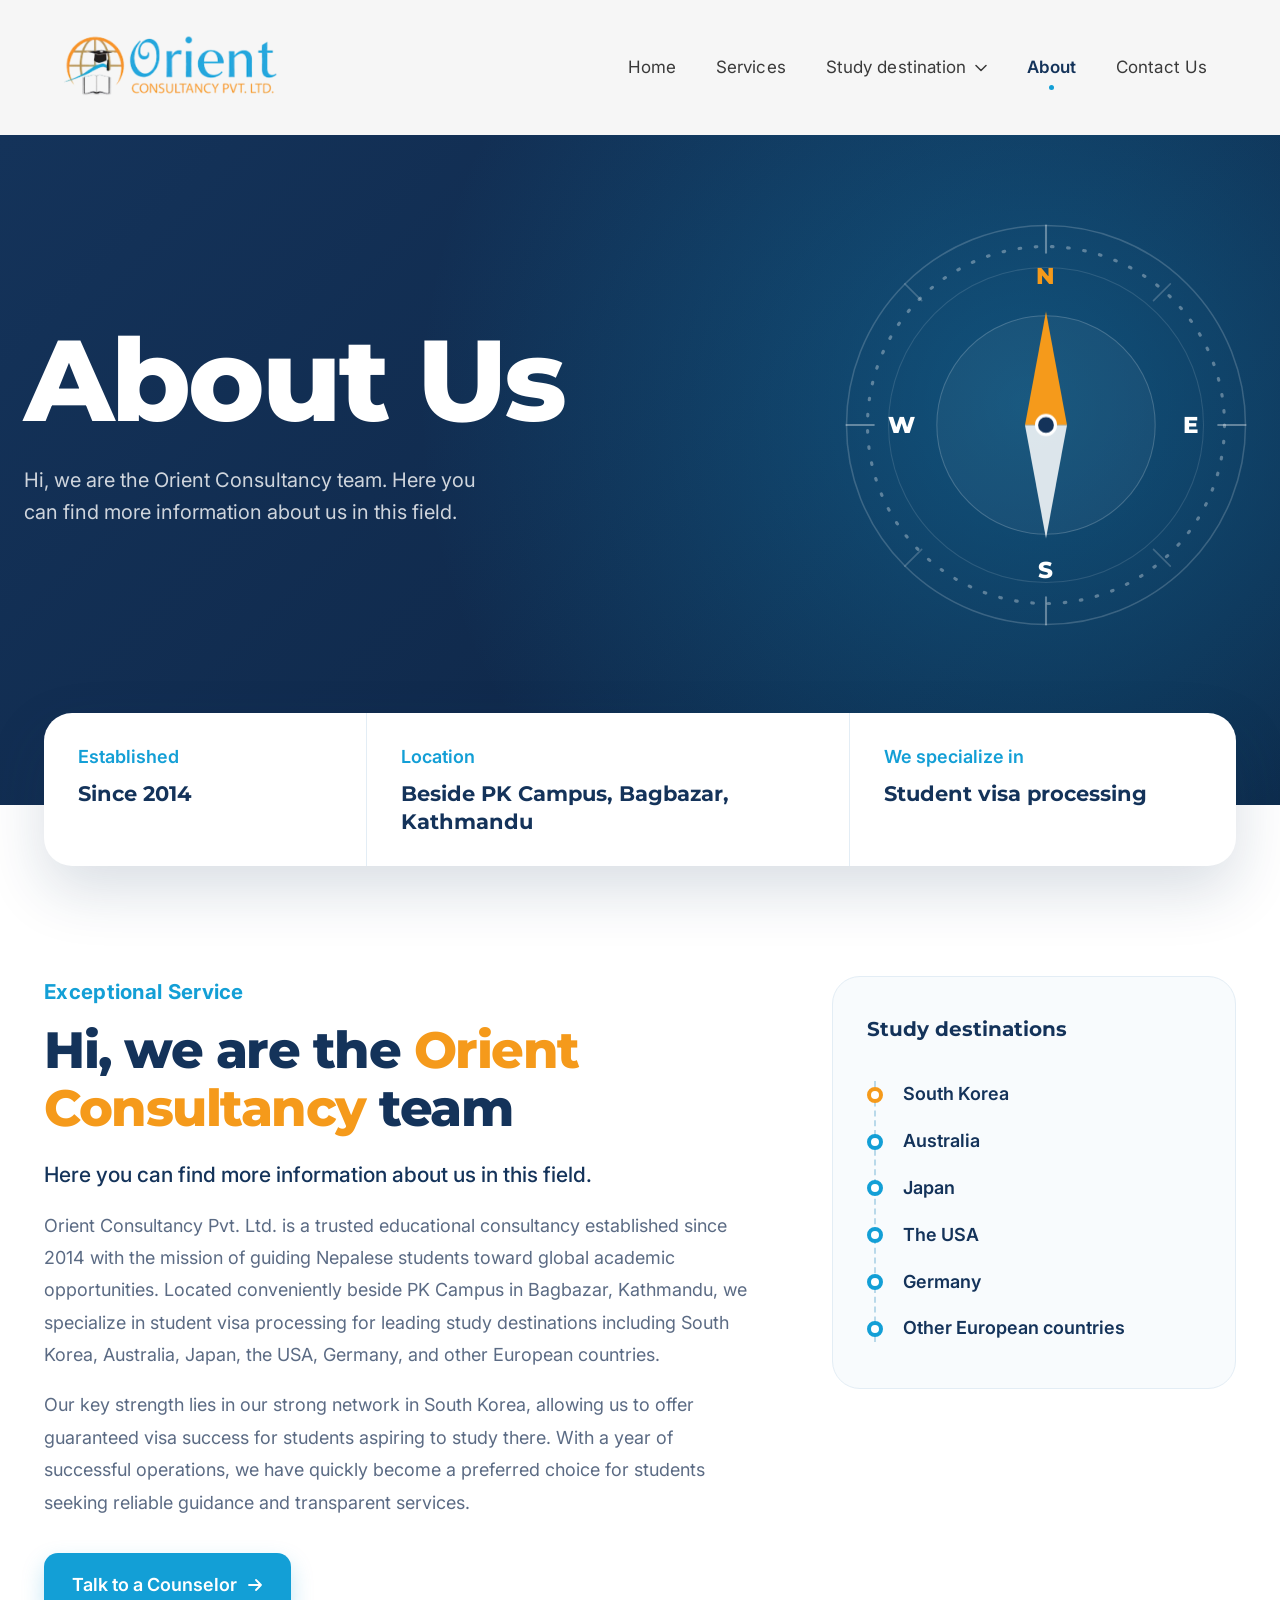
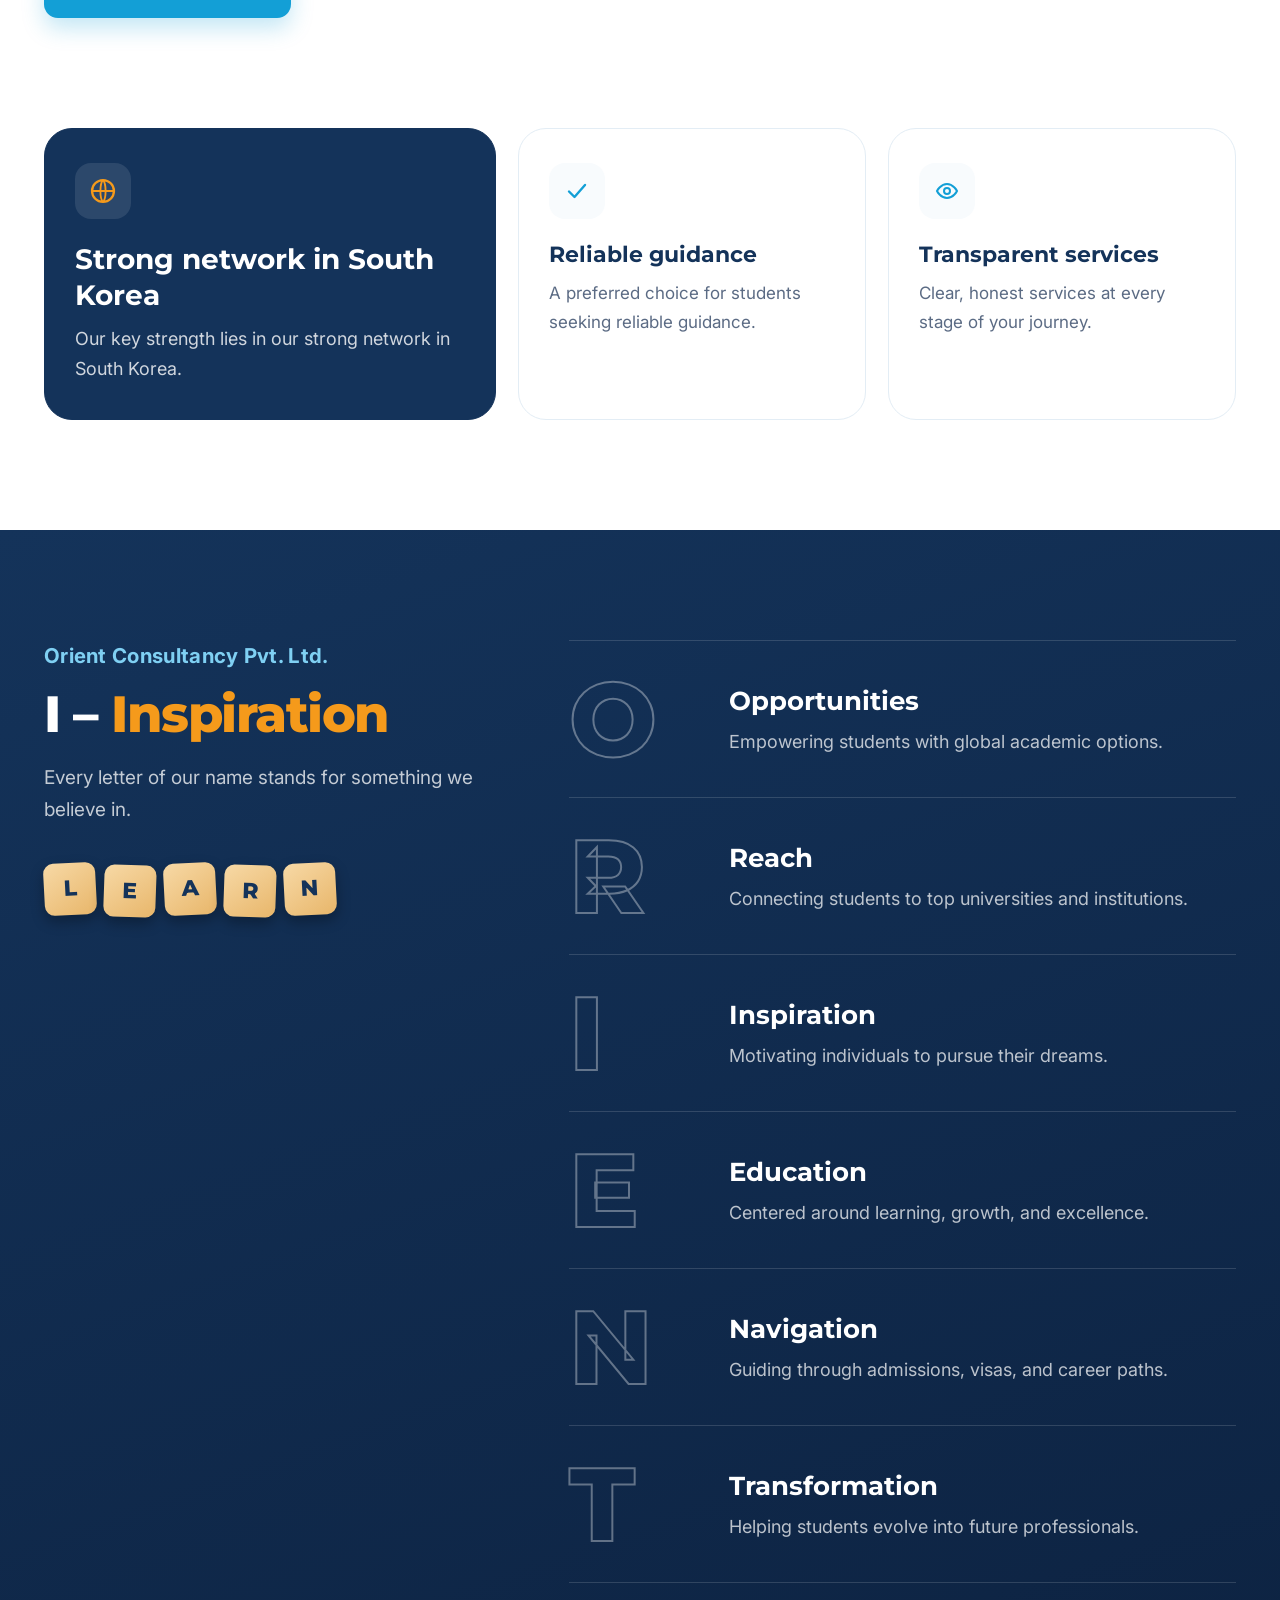
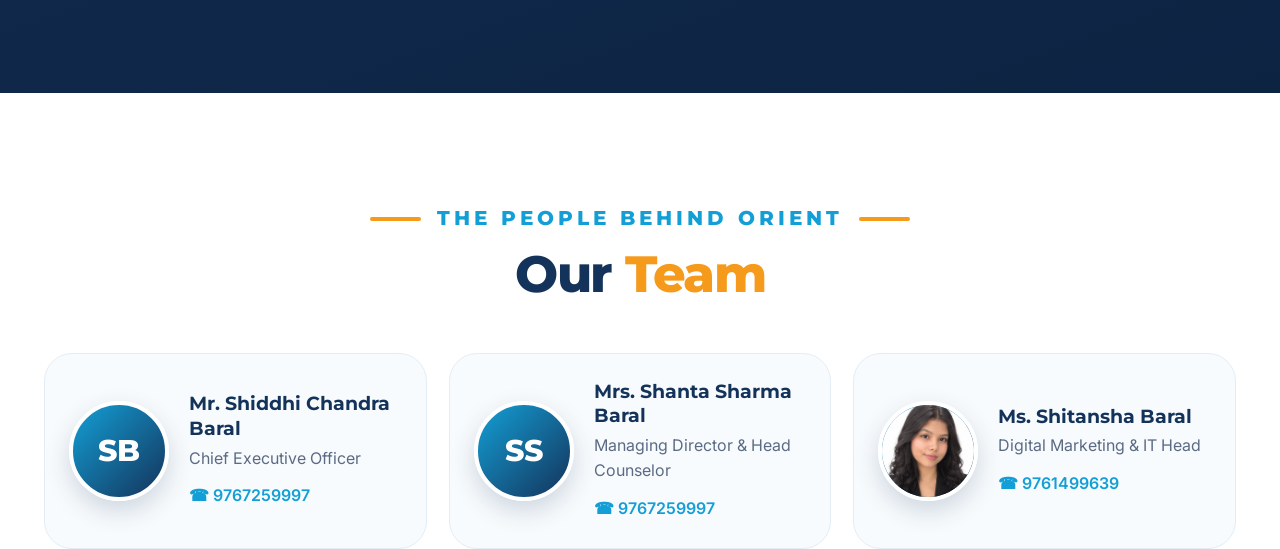
==== commit 5b4e296c: "Update about.html" ====
--- a/about.html
+++ b/about.html
@@ -10,16 +10,15 @@
   <link rel="preconnect" href="https://fonts.gstatic.com" crossorigin>
   <link href="https://fonts.googleapis.com/css2?family=Inter:wght@400;500;600;700&family=Montserrat:wght@700;800&family=Open+Sans:wght@400;600&display=swap" rel="stylesheet">
 
-  <!-- style.css = shared header/footer/buttons. about.css = this page only. Keep this order. -->
+  <!-- style.css = all styles (header, footer, buttons, About page). Keep this order. -->
   <link rel="stylesheet" href="style.css">
-  <link rel="stylesheet" href="about.css">
   <link rel="stylesheet" href="nav-responsive.css">
 </head>
 <body class="about-page">
 
   <!-- ================= HEADER (same as other pages) ================= -->
   <header class="site-header">
-    <a class="logo" href="index.html" aria-label="Orient Consultancy - Home">
+    <a class="logo" href="./" aria-label="Orient Consultancy - Home">
       <img src="images/logo.png" alt="Orient Consultancy Pvt. Ltd." width="230" height="70">
     </a>
 
@@ -29,15 +28,15 @@
 
     <nav id="main-nav" class="main-nav" aria-label="Main navigation">
       <ul>
-        <li><a href="index.html">Home</a></li>
-        <li><a href="services.html">Services</a></li>
+        <li><a href="./">Home</a></li>
+        <li><a href="services">Services</a></li>
         <li class="has-dropdown">
           <button class="dropdown-toggle" aria-expanded="false" aria-haspopup="true">
             Study destination
             <svg width="12" height="8" viewBox="0 0 12 8" aria-hidden="true"><path d="M1 1.5l5 5 5-5" fill="none" stroke="currentColor" stroke-width="1.5" stroke-linecap="round" stroke-linejoin="round"/></svg>
           </button>
           <ul class="dropdown">
-            <li><a href="south-korea"><img class="dd-flag" src="images/flags/south-korea.svg" alt="" width="20" height="14"><span>Korean Student Visa (D-2 / D-4 Visa)</span></a></li>
+            <li><a href="korea"><img class="dd-flag" src="images/flags/south-korea.svg" alt="" width="20" height="14"><span>Korean Student Visa (D-2 / D-4 Visa)</span></a></li>
             <li><a href="uk"><img class="dd-flag" src="images/flags/uk.svg" alt="" width="20" height="14"><span>UK Student Visa (Tier 4 Visa)</span></a></li>
             <li><a href="australia"><img class="dd-flag" src="images/flags/australia.svg" alt="" width="20" height="14"><span>Australian Student Visa (Subclass 500)</span></a></li>
             <li><a href="usa"><img class="dd-flag" src="images/flags/usa.svg" alt="" width="20" height="14"><span>U.S. Student Visa (F-1 Visa)</span></a></li>
@@ -54,8 +53,8 @@
             </li>
           </ul>
         </li>
-        <li><a href="about.html" aria-current="page">About</a></li>
-        <li><a href="contact.html">Contact Us</a></li>
+        <li><a href="about-us" aria-current="page">About</a></li>
+        <li><a href="contact">Contact Us</a></li>
       </ul>
     </nav>
   </header>
@@ -71,13 +70,13 @@
           <p class="ab-hero-sub">Hi, we are the Orient Consultancy team. Here you can find more information about us in this field.</p>
         </div>
 
-                <!-- Compass drawn in SVG. It settles on North, then keeps gently swaying like a real needle. -->
+        <!-- Compass drawn in SVG. It settles on North, then keeps gently swaying like a real needle. -->
         <svg class="ab-compass" viewBox="0 0 400 400" role="img" aria-label="A compass pointing north">
           <circle cx="200" cy="200" r="190" fill="none" stroke="rgba(255,255,255,.18)" stroke-width="1.5"/>
           <circle cx="200" cy="200" r="150" fill="none" stroke="rgba(255,255,255,.12)" stroke-width="1"/>
           <circle cx="200" cy="200" r="104" fill="rgba(255,255,255,.04)" stroke="rgba(255,255,255,.2)" stroke-width="1"/>
 
-          <!-- NEW: slowly turning ring of small marks -->
+          <!-- slowly turning ring of small marks -->
           <circle class="ab-ring" cx="200" cy="200" r="170" fill="none" stroke="rgba(255,255,255,.32)" stroke-width="3" stroke-dasharray="1.5 14" stroke-linecap="round"/>
 
           <g stroke="rgba(255,255,255,.35)" stroke-width="2" stroke-linecap="round">
@@ -130,7 +129,7 @@
              "a year of successful operations" does not match "established since 2014",
              and "guaranteed visa success" is a strong promise. -->
         <p>Our key strength lies in our strong network in South Korea, allowing us to offer guaranteed visa success for students aspiring to study there. With a year of successful operations, we have quickly become a preferred choice for students seeking reliable guidance and transparent services.</p>
-        <a class="btn btn-primary" href="contact.html">Talk to a Counselor
+        <a class="btn btn-primary" href="contact">Talk to a Counselor
           <svg width="16" height="16" viewBox="0 0 16 16" aria-hidden="true"><path d="M2 8h12M9 3l5 5-5 5" fill="none" stroke="currentColor" stroke-width="1.8" stroke-linecap="round" stroke-linejoin="round"/></svg>
         </a>
       </div>
@@ -249,7 +248,8 @@
             <a class="ab-phone" href="tel:+9779767259997">☎ 9767259997</a>
           </div>
         </article>
-                <article class="ab-person">
+
+        <article class="ab-person">
           <div class="ab-avatar">
             <span class="ab-initials" aria-hidden="true">SB</span>
             <!-- Photo: images/team/shitansha-baral.jpg (square, about 400x400). Hidden automatically if missing. -->
@@ -260,51 +260,3 @@
             <p class="ab-role">Digital Marketing &amp; IT Head</p>
             <a class="ab-phone" href="tel:+9779761499639">☎ 9761499639</a>
           </div>
-        </article>
-      </div>
-    </section>
-
-    <!-- ---------- CTA ---------- -->
-    <section class="ab-wrap ab-cta-wrap" aria-labelledby="cta-heading">
-      <div class="ab-cta">
-        <div class="ab-cta-top">
-          <div>
-            <p class="ab-kicker ab-kicker-light">Your next step starts here</p>
-            <h2 id="cta-heading">Ready To Study Abroad?</h2>
-            <p>Book a counseling session and get a personalized study plan for your preferred destination.</p>
-          </div>
-          <div class="ab-cta-buttons">
-            <a class="btn btn-white" href="contact.html">Book Free Counseling</a>
-            <a class="btn btn-ghost" href="https://wa.me/9779767259997" target="_blank" rel="noopener">WhatsApp Us</a>
-          </div>
-        </div>
-        <ul class="ab-cta-contact">
-          <li><a href="tel:015338541">☎ 01-5338541</a></li>
-          <li><a href="mailto:orientconsultancynepal@gmail.com">✉ orientconsultancynepal@gmail.com</a></li>
-          <li>⚲ PK Campus, Bagbazar-28, Kathmandu</li>
-        </ul>
-      </div>
-    </section>
-
-  </main>
-
-  <!-- ================= FOOTER ================= -->
-    <footer class="site-footer">
-    <ul class="footer-social" aria-label="Follow Orient Consultancy">
-      <li><a href="https://www.facebook.com/OrientConsultancyNepal" target="_blank" rel="noopener" aria-label="Orient Consultancy on Facebook">
-        <svg viewBox="0 0 24 24" aria-hidden="true"><path d="M14 8V6.5c0-.7.2-1 1.2-1H17V2.2C16.6 2.1 15.6 2 14.5 2 12 2 10.3 3.5 10.3 6.2V8H7.5v3.5h2.8V22H14V11.5h2.8L17.3 8H14z" fill="currentColor"/></svg>
-      </a></li>
-      <li><a href="https://www.instagram.com/orient_nepal/" target="_blank" rel="noopener" aria-label="Orient Consultancy on Instagram">
-        <svg viewBox="0 0 24 24" aria-hidden="true"><rect x="3.5" y="3.5" width="17" height="17" rx="5" fill="none" stroke="currentColor" stroke-width="2"/><circle cx="12" cy="12" r="4" fill="none" stroke="currentColor" stroke-width="2"/><circle cx="17.2" cy="6.8" r="1.2" fill="currentColor"/></svg>
-      </a></li>
-      <li><a href="https://www.tiktok.com/@orient.consultancy" target="_blank" rel="noopener" aria-label="Orient Consultancy on TikTok">
-        <svg viewBox="0 0 24 24" aria-hidden="true"><path d="M16.5 3c.3 2.3 1.6 3.7 3.8 3.9v3.2c-1.4.1-2.7-.3-3.8-1.1v5.6a5.7 5.7 0 11-5.7-5.7c.3 0 .6 0 .9.1v3.3a2.5 2.5 0 102 2.4V3h2.8z" fill="currentColor"/></svg>
-      </a></li>
-    </ul>
-    <p>Copyright © 2026 Orient Consultancy Pvt. Ltd. Designed &amp; Developed by <a href="https://shitanshabaral.com.np/" target="_blank" rel="noopener">Shitansha</a></p>
-  </footer>
-
-  <script src="script.js"></script>
-  <script src="about.js"></script>
-</body>
-</html>
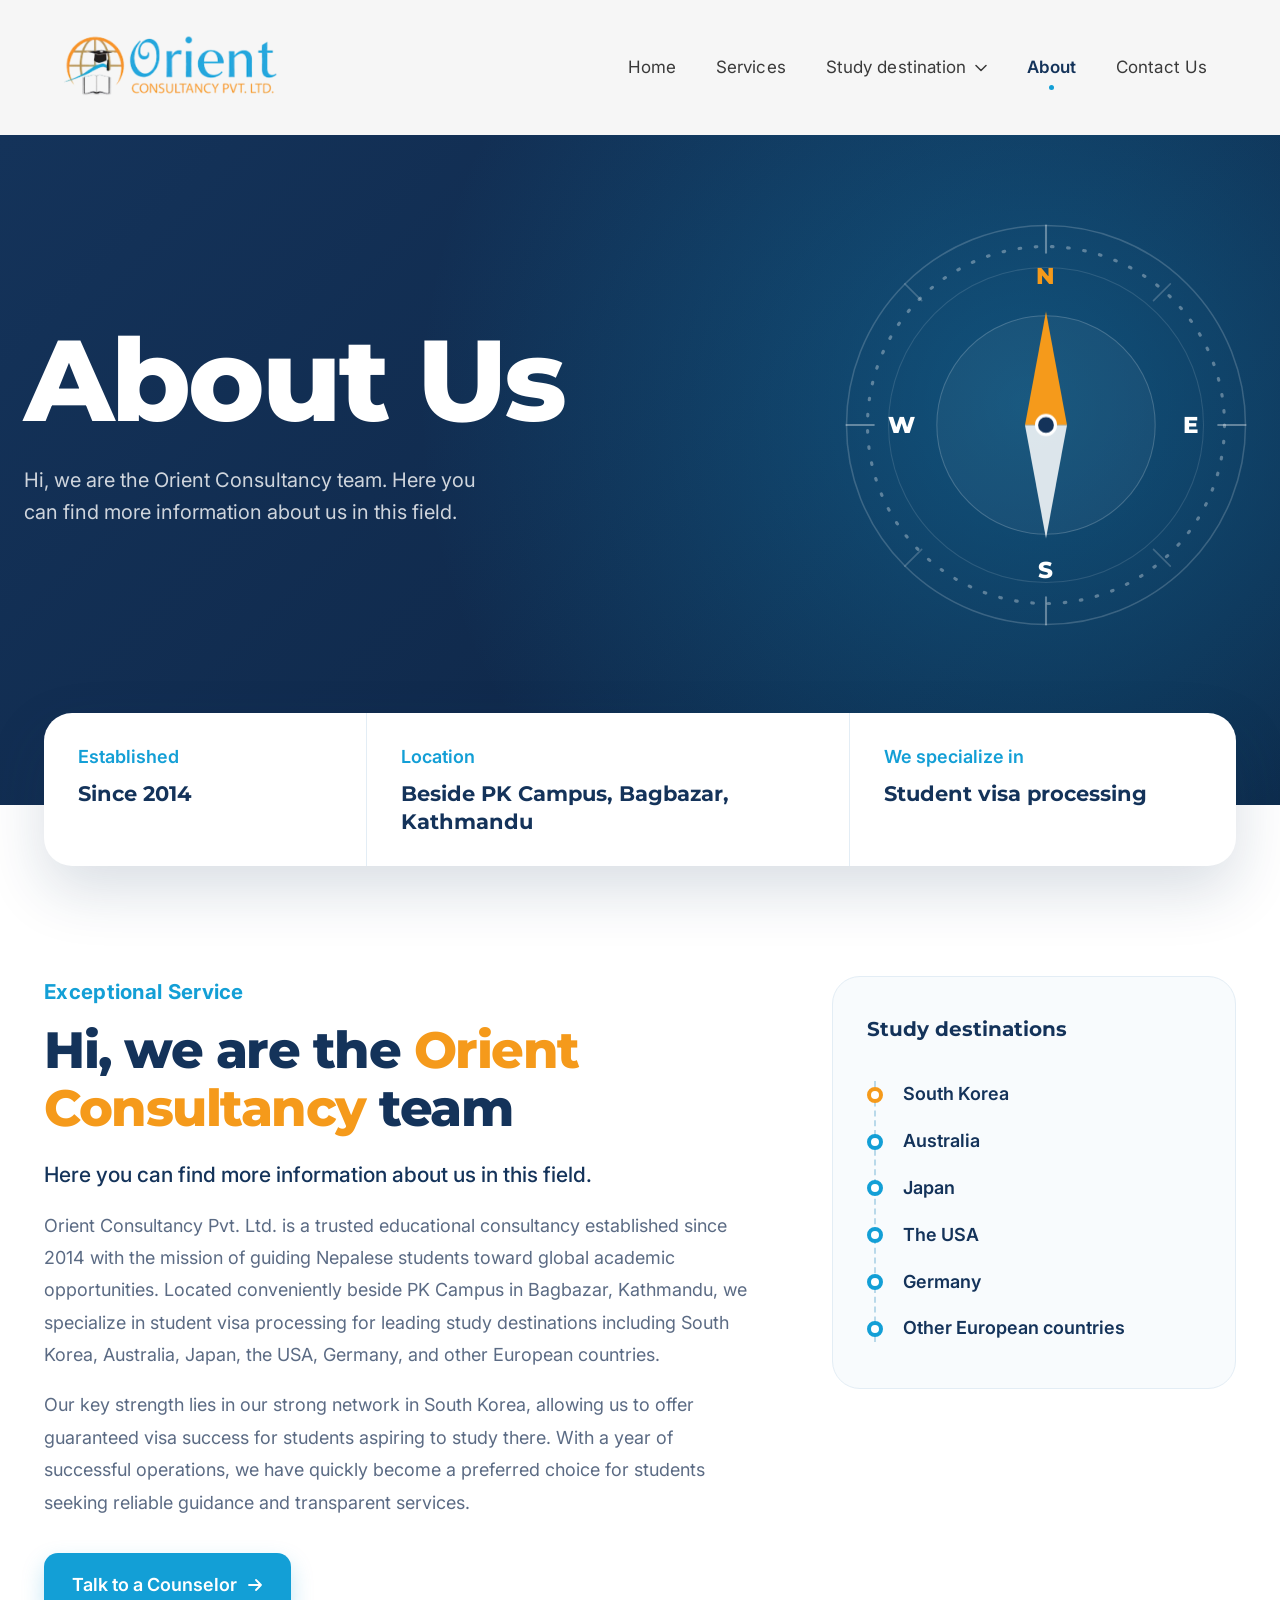
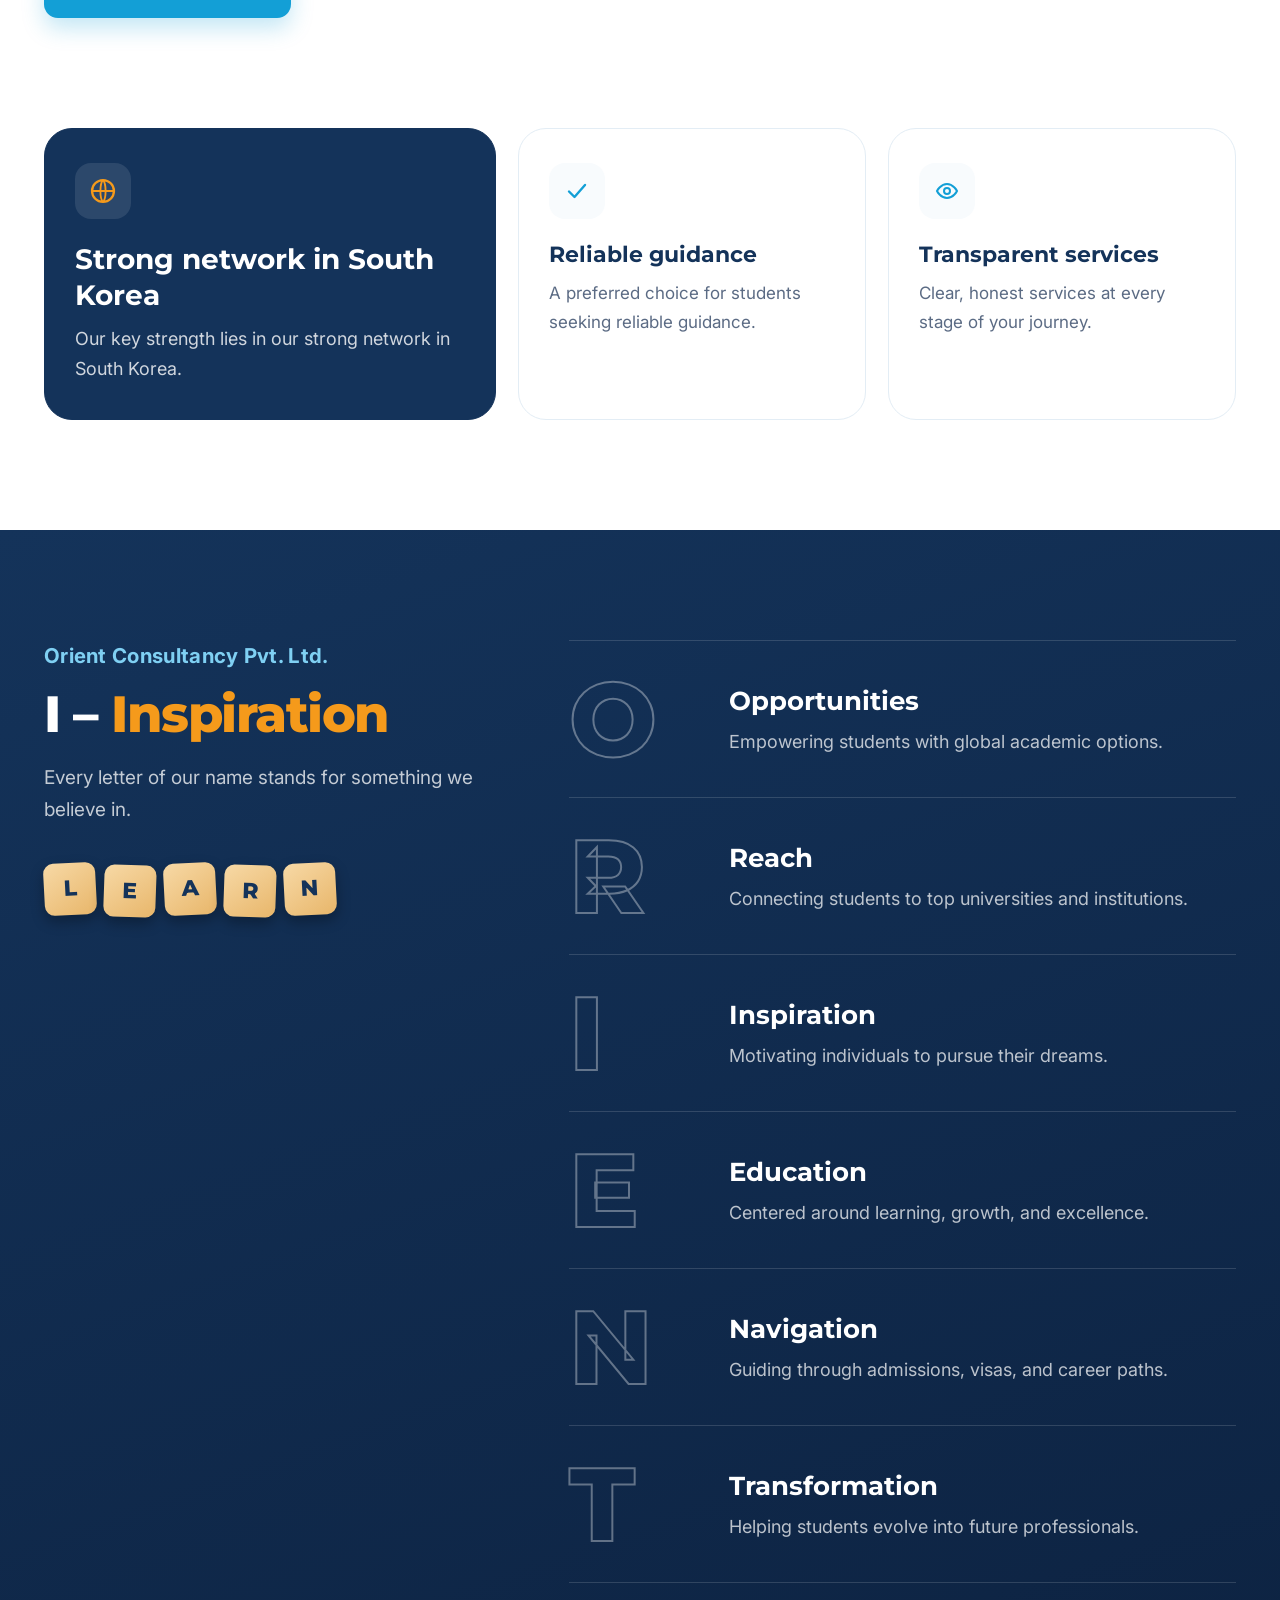
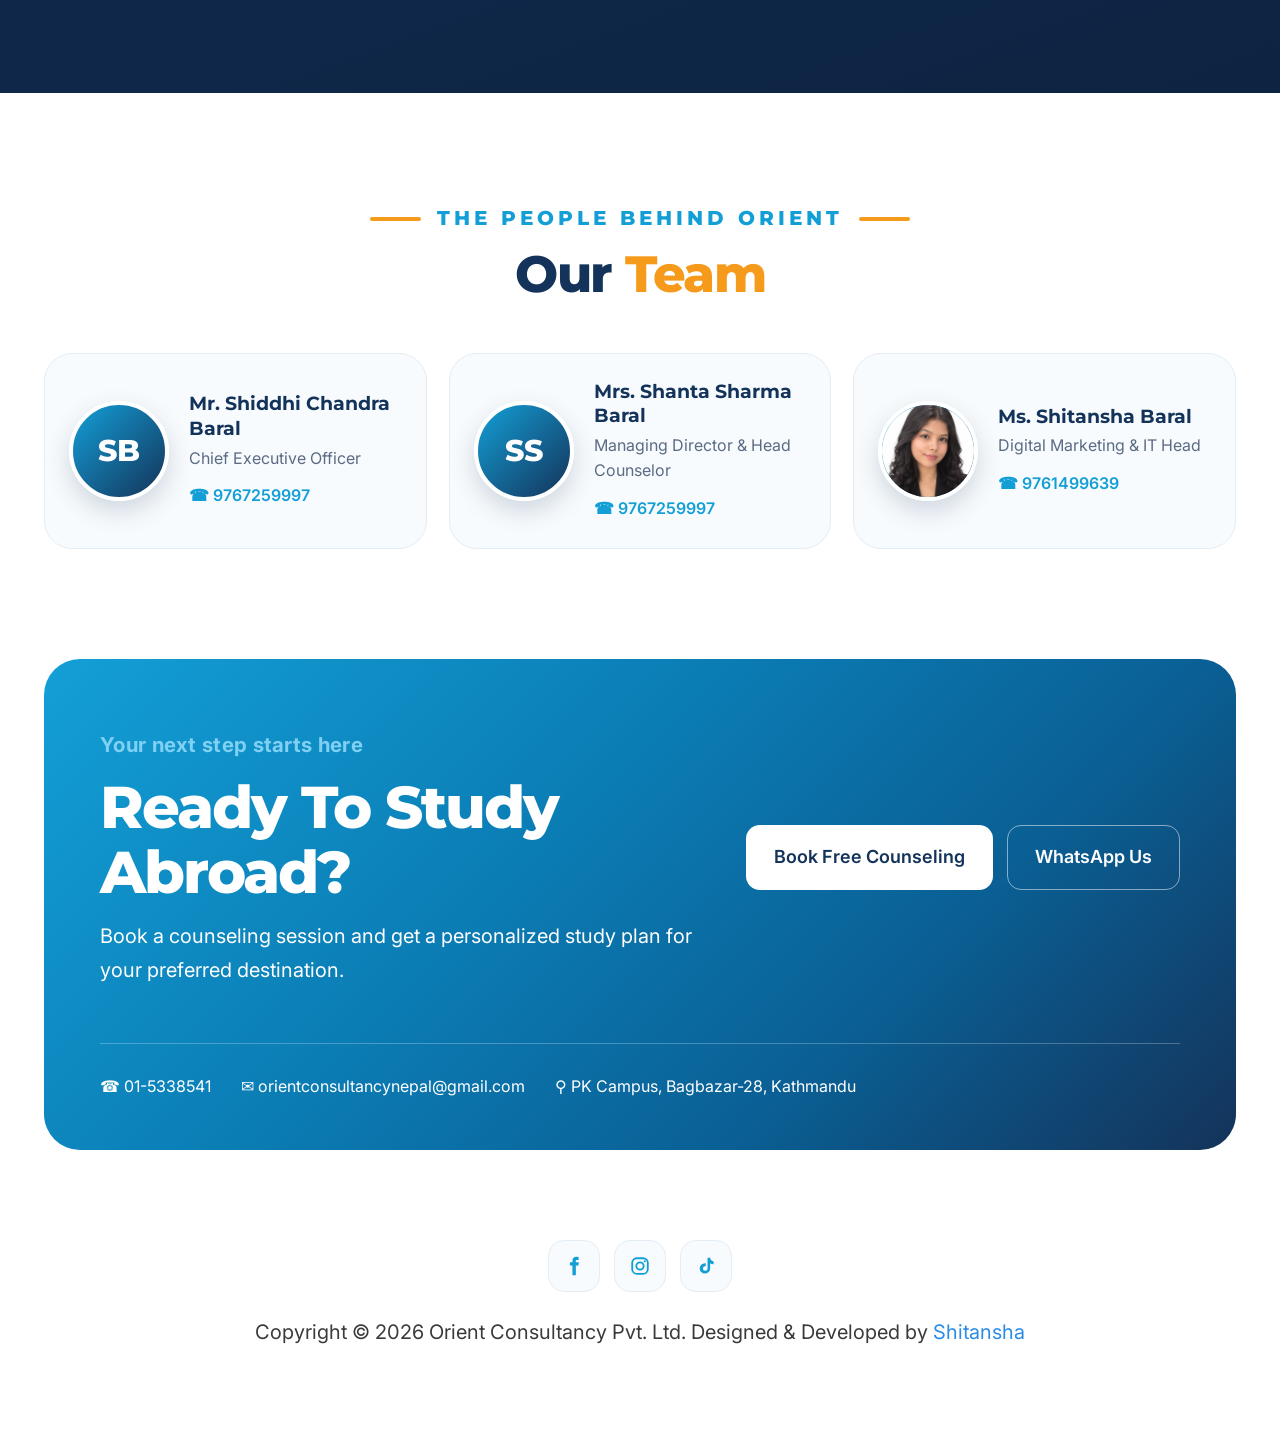
==== commit 5ff96dae: "Update about.html" ====
--- a/about.html
+++ b/about.html
@@ -10,15 +10,16 @@
   <link rel="preconnect" href="https://fonts.gstatic.com" crossorigin>
   <link href="https://fonts.googleapis.com/css2?family=Inter:wght@400;500;600;700&family=Montserrat:wght@700;800&family=Open+Sans:wght@400;600&display=swap" rel="stylesheet">
 
-  <!-- style.css = all styles (header, footer, buttons, About page). Keep this order. -->
+  <!-- style.css = shared header/footer/buttons. about.css = this page only. Keep this order. -->
   <link rel="stylesheet" href="style.css">
+  <link rel="stylesheet" href="about.css">
   <link rel="stylesheet" href="nav-responsive.css">
 </head>
 <body class="about-page">
 
   <!-- ================= HEADER (same as other pages) ================= -->
   <header class="site-header">
-    <a class="logo" href="./" aria-label="Orient Consultancy - Home">
+    <a class="logo" href="index.html" aria-label="Orient Consultancy - Home">
       <img src="images/logo.png" alt="Orient Consultancy Pvt. Ltd." width="230" height="70">
     </a>
 
@@ -28,33 +29,33 @@
 
     <nav id="main-nav" class="main-nav" aria-label="Main navigation">
       <ul>
-        <li><a href="./">Home</a></li>
-        <li><a href="services">Services</a></li>
+        <li><a href="index.html">Home</a></li>
+        <li><a href="services.html">Services</a></li>
         <li class="has-dropdown">
           <button class="dropdown-toggle" aria-expanded="false" aria-haspopup="true">
             Study destination
             <svg width="12" height="8" viewBox="0 0 12 8" aria-hidden="true"><path d="M1 1.5l5 5 5-5" fill="none" stroke="currentColor" stroke-width="1.5" stroke-linecap="round" stroke-linejoin="round"/></svg>
           </button>
           <ul class="dropdown">
-            <li><a href="korea"><img class="dd-flag" src="images/flags/south-korea.svg" alt="" width="20" height="14"><span>Korean Student Visa (D-2 / D-4 Visa)</span></a></li>
-            <li><a href="uk"><img class="dd-flag" src="images/flags/uk.svg" alt="" width="20" height="14"><span>UK Student Visa (Tier 4 Visa)</span></a></li>
-            <li><a href="australia"><img class="dd-flag" src="images/flags/australia.svg" alt="" width="20" height="14"><span>Australian Student Visa (Subclass 500)</span></a></li>
-            <li><a href="usa"><img class="dd-flag" src="images/flags/usa.svg" alt="" width="20" height="14"><span>U.S. Student Visa (F-1 Visa)</span></a></li>
-            <li><a href="japan"><img class="dd-flag" src="images/flags/japan.svg" alt="" width="20" height="14"><span>Japanese Student Visa</span></a></li>
-            <li><a href="denmark"><img class="dd-flag" src="images/flags/denmark.svg" alt="" width="20" height="14"><span>Denmark Student Visa</span></a></li>
+            <li><a href="country.html?c=south-korea"><img class="dd-flag" src="images/flags/south-korea.svg" alt="" width="20" height="14"><span>Korean Student Visa (D-2 / D-4 Visa)</span></a></li>
+            <li><a href="country.html?c=uk"><img class="dd-flag" src="images/flags/uk.svg" alt="" width="20" height="14"><span>UK Student Visa (Tier 4 Visa)</span></a></li>
+            <li><a href="country.html?c=australia"><img class="dd-flag" src="images/flags/australia.svg" alt="" width="20" height="14"><span>Australian Student Visa (Subclass 500)</span></a></li>
+            <li><a href="country.html?c=usa"><img class="dd-flag" src="images/flags/usa.svg" alt="" width="20" height="14"><span>U.S. Student Visa (F-1 Visa)</span></a></li>
+            <li><a href="country.html?c=japan"><img class="dd-flag" src="images/flags/japan.svg" alt="" width="20" height="14"><span>Japanese Student Visa</span></a></li>
+            <li><a href="country.html?c=denmark"><img class="dd-flag" src="images/flags/denmark.svg" alt="" width="20" height="14"><span>Denmark Student Visa</span></a></li>
             <li class="has-sub">
               <a class="dropdown-more sub-toggle" href="#" role="button" aria-haspopup="true" aria-expanded="false"><span>Other European Countries</span></a>
               <ul class="submenu">
-                <li><a href="germany"><img class="dd-flag" src="images/flags/germany.svg" alt="" width="20" height="14"><span>Germany Student Visa</span></a></li>
-                <li><a href="malta"><img class="dd-flag" src="images/flags/malta.svg" alt="" width="20" height="14"><span>Malta Student Visa</span></a></li>
-                <li><a href="dubai"><img class="dd-flag" src="images/flags/uae.svg" alt="" width="20" height="14"><span>Dubai Student Visa</span></a></li>
-                <li><a href="finland"><img class="dd-flag" src="images/flags/finland.svg" alt="" width="20" height="14"><span>Finland Student Visa</span></a></li>
+                <li><a href="country.html?c=germany"><img class="dd-flag" src="images/flags/germany.svg" alt="" width="20" height="14"><span>Germany Student Visa</span></a></li>
+                <li><a href="country.html?c=malta"><img class="dd-flag" src="images/flags/malta.svg" alt="" width="20" height="14"><span>Malta Student Visa</span></a></li>
+                <li><a href="country.html?c=dubai"><img class="dd-flag" src="images/flags/uae.svg" alt="" width="20" height="14"><span>Dubai Student Visa</span></a></li>
+                <li><a href="country.html?c=finland"><img class="dd-flag" src="images/flags/finland.svg" alt="" width="20" height="14"><span>Finland Student Visa</span></a></li>
               </ul>
             </li>
           </ul>
         </li>
-        <li><a href="about-us" aria-current="page">About</a></li>
-        <li><a href="contact">Contact Us</a></li>
+        <li><a href="about.html" aria-current="page">About</a></li>
+        <li><a href="contact.html">Contact Us</a></li>
       </ul>
     </nav>
   </header>
@@ -70,13 +71,13 @@
           <p class="ab-hero-sub">Hi, we are the Orient Consultancy team. Here you can find more information about us in this field.</p>
         </div>
 
-        <!-- Compass drawn in SVG. It settles on North, then keeps gently swaying like a real needle. -->
+                <!-- Compass drawn in SVG. It settles on North, then keeps gently swaying like a real needle. -->
         <svg class="ab-compass" viewBox="0 0 400 400" role="img" aria-label="A compass pointing north">
           <circle cx="200" cy="200" r="190" fill="none" stroke="rgba(255,255,255,.18)" stroke-width="1.5"/>
           <circle cx="200" cy="200" r="150" fill="none" stroke="rgba(255,255,255,.12)" stroke-width="1"/>
           <circle cx="200" cy="200" r="104" fill="rgba(255,255,255,.04)" stroke="rgba(255,255,255,.2)" stroke-width="1"/>
 
-          <!-- slowly turning ring of small marks -->
+          <!-- NEW: slowly turning ring of small marks -->
           <circle class="ab-ring" cx="200" cy="200" r="170" fill="none" stroke="rgba(255,255,255,.32)" stroke-width="3" stroke-dasharray="1.5 14" stroke-linecap="round"/>
 
           <g stroke="rgba(255,255,255,.35)" stroke-width="2" stroke-linecap="round">
@@ -129,7 +130,7 @@
              "a year of successful operations" does not match "established since 2014",
              and "guaranteed visa success" is a strong promise. -->
         <p>Our key strength lies in our strong network in South Korea, allowing us to offer guaranteed visa success for students aspiring to study there. With a year of successful operations, we have quickly become a preferred choice for students seeking reliable guidance and transparent services.</p>
-        <a class="btn btn-primary" href="contact">Talk to a Counselor
+        <a class="btn btn-primary" href="contact.html">Talk to a Counselor
           <svg width="16" height="16" viewBox="0 0 16 16" aria-hidden="true"><path d="M2 8h12M9 3l5 5-5 5" fill="none" stroke="currentColor" stroke-width="1.8" stroke-linecap="round" stroke-linejoin="round"/></svg>
         </a>
       </div>
@@ -248,8 +249,7 @@
             <a class="ab-phone" href="tel:+9779767259997">☎ 9767259997</a>
           </div>
         </article>
-
-        <article class="ab-person">
+                <article class="ab-person">
           <div class="ab-avatar">
             <span class="ab-initials" aria-hidden="true">SB</span>
             <!-- Photo: images/team/shitansha-baral.jpg (square, about 400x400). Hidden automatically if missing. -->
@@ -260,3 +260,51 @@
             <p class="ab-role">Digital Marketing &amp; IT Head</p>
             <a class="ab-phone" href="tel:+9779761499639">☎ 9761499639</a>
           </div>
+        </article>
+      </div>
+    </section>
+
+    <!-- ---------- CTA ---------- -->
+    <section class="ab-wrap ab-cta-wrap" aria-labelledby="cta-heading">
+      <div class="ab-cta">
+        <div class="ab-cta-top">
+          <div>
+            <p class="ab-kicker ab-kicker-light">Your next step starts here</p>
+            <h2 id="cta-heading">Ready To Study Abroad?</h2>
+            <p>Book a counseling session and get a personalized study plan for your preferred destination.</p>
+          </div>
+          <div class="ab-cta-buttons">
+            <a class="btn btn-white" href="contact.html">Book Free Counseling</a>
+            <a class="btn btn-ghost" href="https://wa.me/9779767259997" target="_blank" rel="noopener">WhatsApp Us</a>
+          </div>
+        </div>
+        <ul class="ab-cta-contact">
+          <li><a href="tel:015338541">☎ 01-5338541</a></li>
+          <li><a href="mailto:orientconsultancynepal@gmail.com">✉ orientconsultancynepal@gmail.com</a></li>
+          <li>⚲ PK Campus, Bagbazar-28, Kathmandu</li>
+        </ul>
+      </div>
+    </section>
+
+  </main>
+
+  <!-- ================= FOOTER ================= -->
+    <footer class="site-footer">
+    <ul class="footer-social" aria-label="Follow Orient Consultancy">
+      <li><a href="https://www.facebook.com/OrientConsultancyNepal" target="_blank" rel="noopener" aria-label="Orient Consultancy on Facebook">
+        <svg viewBox="0 0 24 24" aria-hidden="true"><path d="M14 8V6.5c0-.7.2-1 1.2-1H17V2.2C16.6 2.1 15.6 2 14.5 2 12 2 10.3 3.5 10.3 6.2V8H7.5v3.5h2.8V22H14V11.5h2.8L17.3 8H14z" fill="currentColor"/></svg>
+      </a></li>
+      <li><a href="https://www.instagram.com/orient_nepal/" target="_blank" rel="noopener" aria-label="Orient Consultancy on Instagram">
+        <svg viewBox="0 0 24 24" aria-hidden="true"><rect x="3.5" y="3.5" width="17" height="17" rx="5" fill="none" stroke="currentColor" stroke-width="2"/><circle cx="12" cy="12" r="4" fill="none" stroke="currentColor" stroke-width="2"/><circle cx="17.2" cy="6.8" r="1.2" fill="currentColor"/></svg>
+      </a></li>
+      <li><a href="https://www.tiktok.com/@orient.consultancy" target="_blank" rel="noopener" aria-label="Orient Consultancy on TikTok">
+        <svg viewBox="0 0 24 24" aria-hidden="true"><path d="M16.5 3c.3 2.3 1.6 3.7 3.8 3.9v3.2c-1.4.1-2.7-.3-3.8-1.1v5.6a5.7 5.7 0 11-5.7-5.7c.3 0 .6 0 .9.1v3.3a2.5 2.5 0 102 2.4V3h2.8z" fill="currentColor"/></svg>
+      </a></li>
+    </ul>
+    <p>Copyright © 2026 Orient Consultancy Pvt. Ltd. Designed &amp; Developed by <a href="https://shitanshabaral.com.np/" target="_blank" rel="noopener">Shitansha</a></p>
+  </footer>
+
+  <script src="script.js"></script>
+  <script src="about.js"></script>
+</body>
+</html>
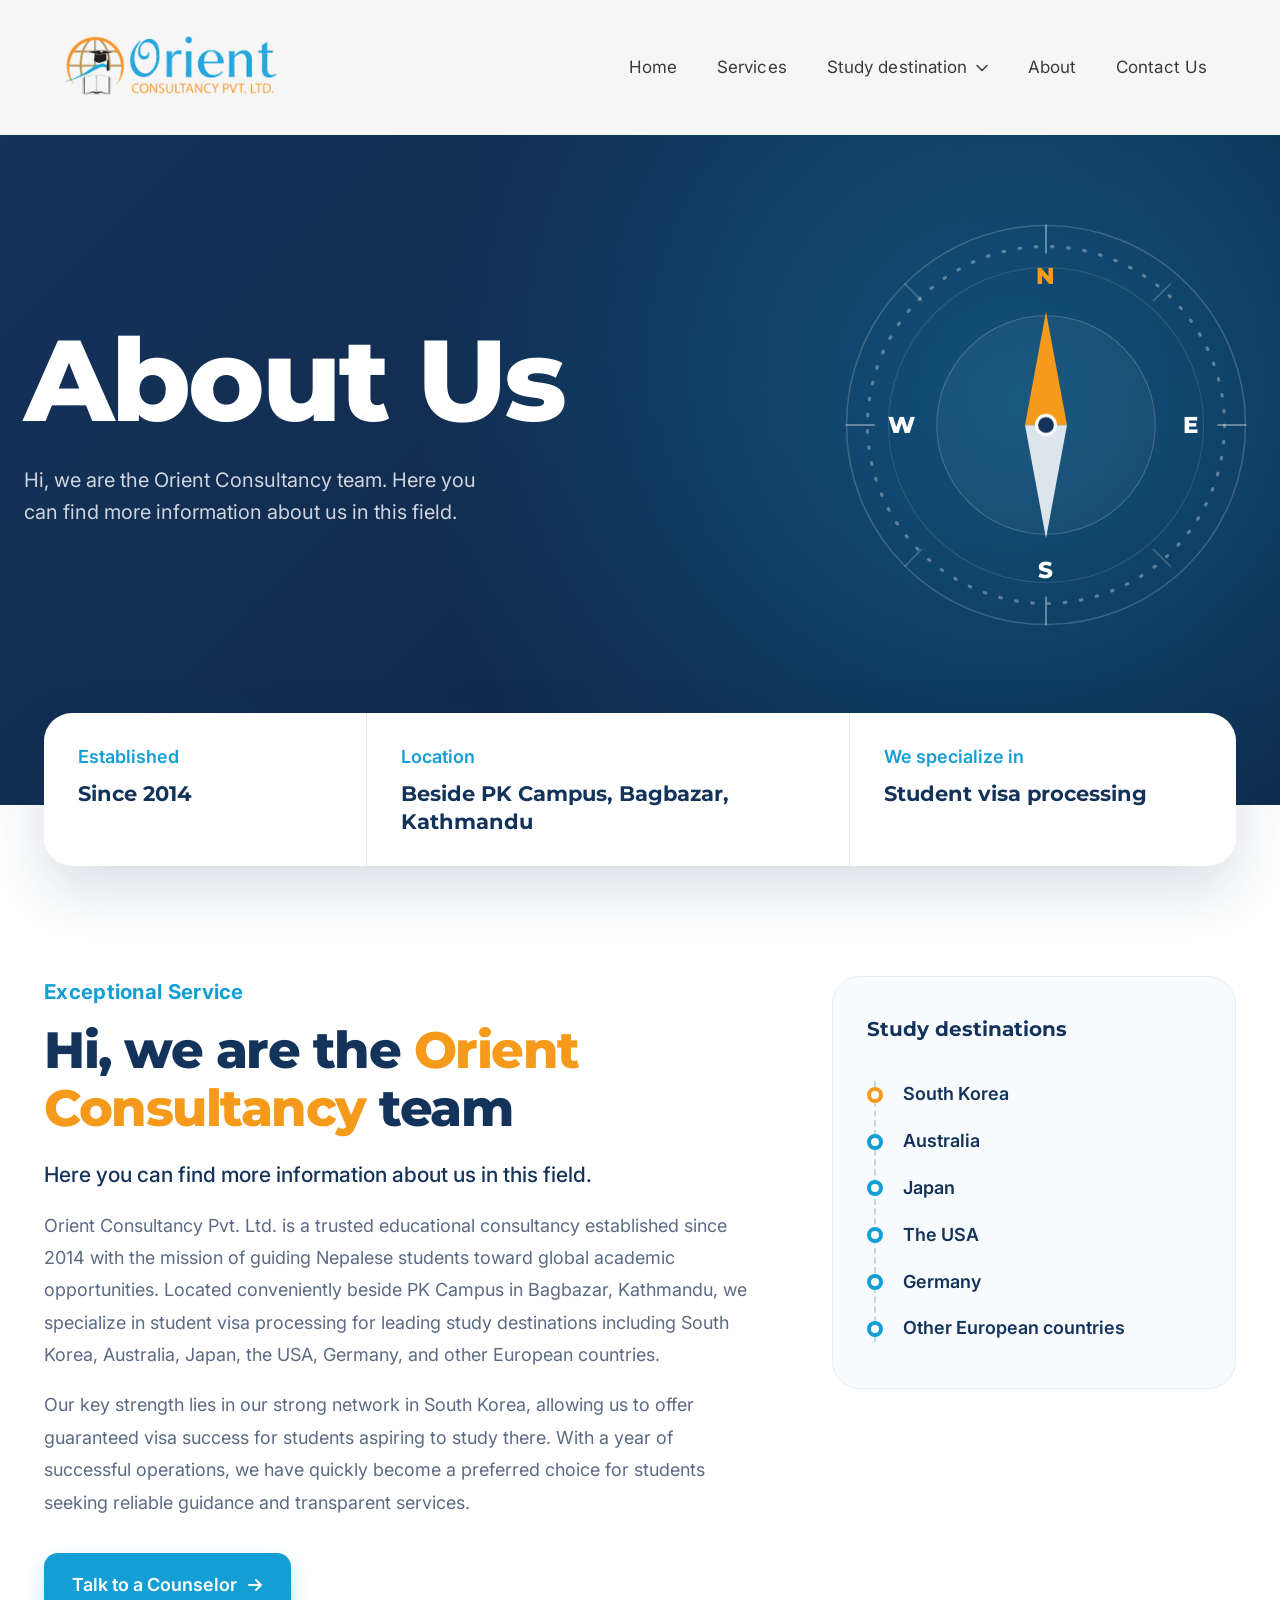
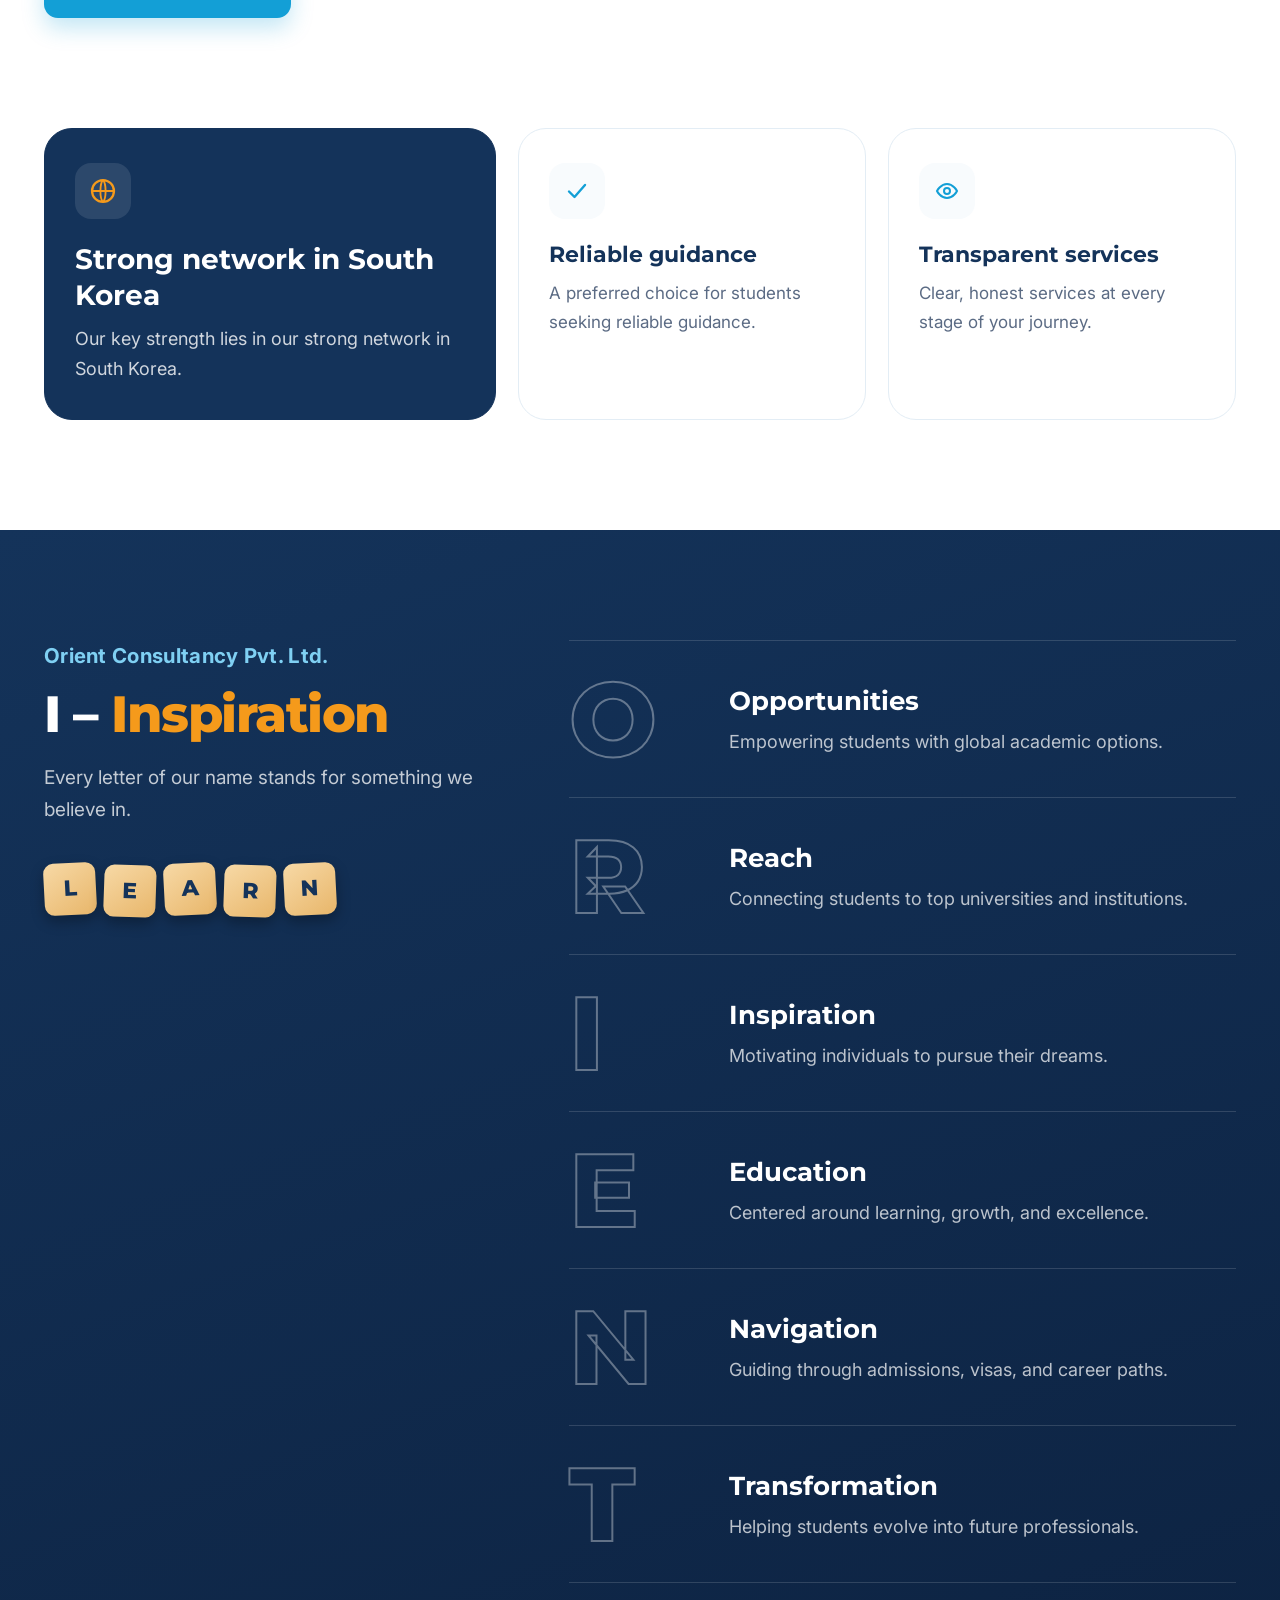
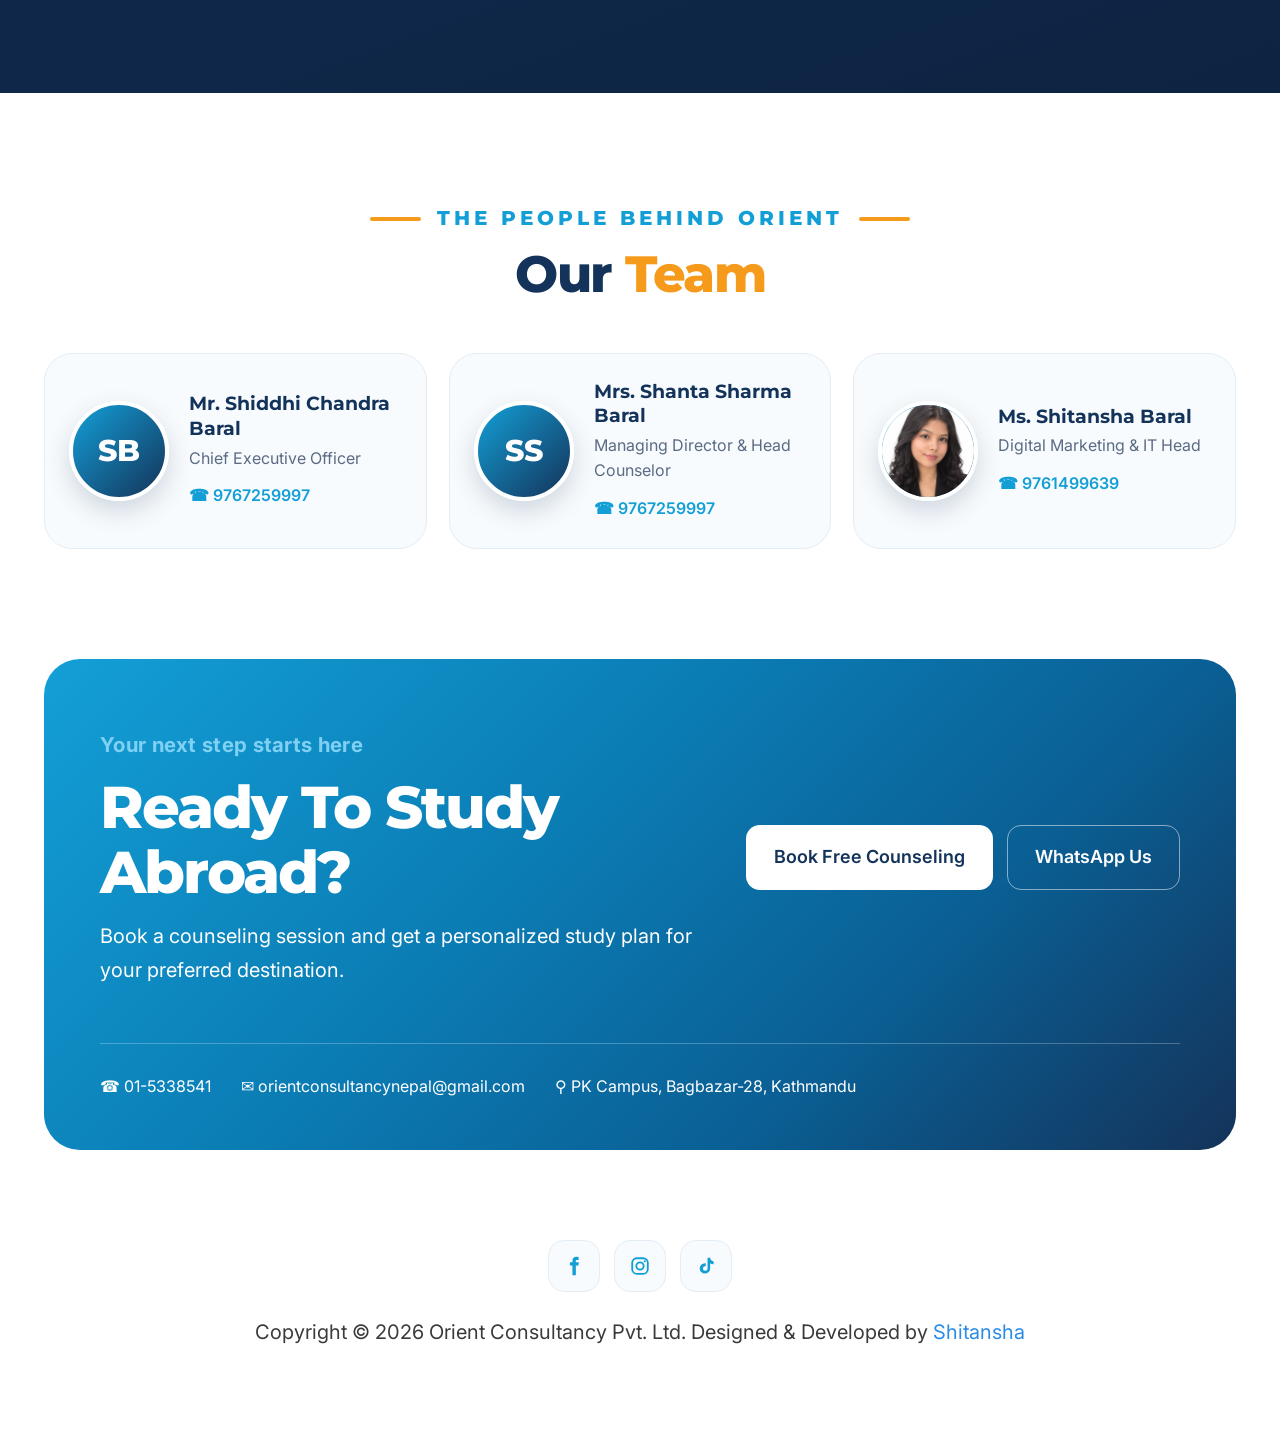
==== commit 49c95736: "Change 'Hello World' to 'Goodbye World'" ====
--- a/about.html
+++ b/about.html
@@ -54,7 +54,7 @@
             </li>
           </ul>
         </li>
-        <li><a href="about.html" aria-current="page">About</a></li>
+        <li><a href="/about">About</a></li>
         <li><a href="contact.html">Contact Us</a></li>
       </ul>
     </nav>
@@ -304,7 +304,7 @@
     <p>Copyright © 2026 Orient Consultancy Pvt. Ltd. Designed &amp; Developed by <a href="https://shitanshabaral.com.np/" target="_blank" rel="noopener">Shitansha</a></p>
   </footer>
 
-  <script src="script.js"></script>
+  <script src="script.js" defer></script>
   <script src="about.js"></script>
 </body>
 </html>
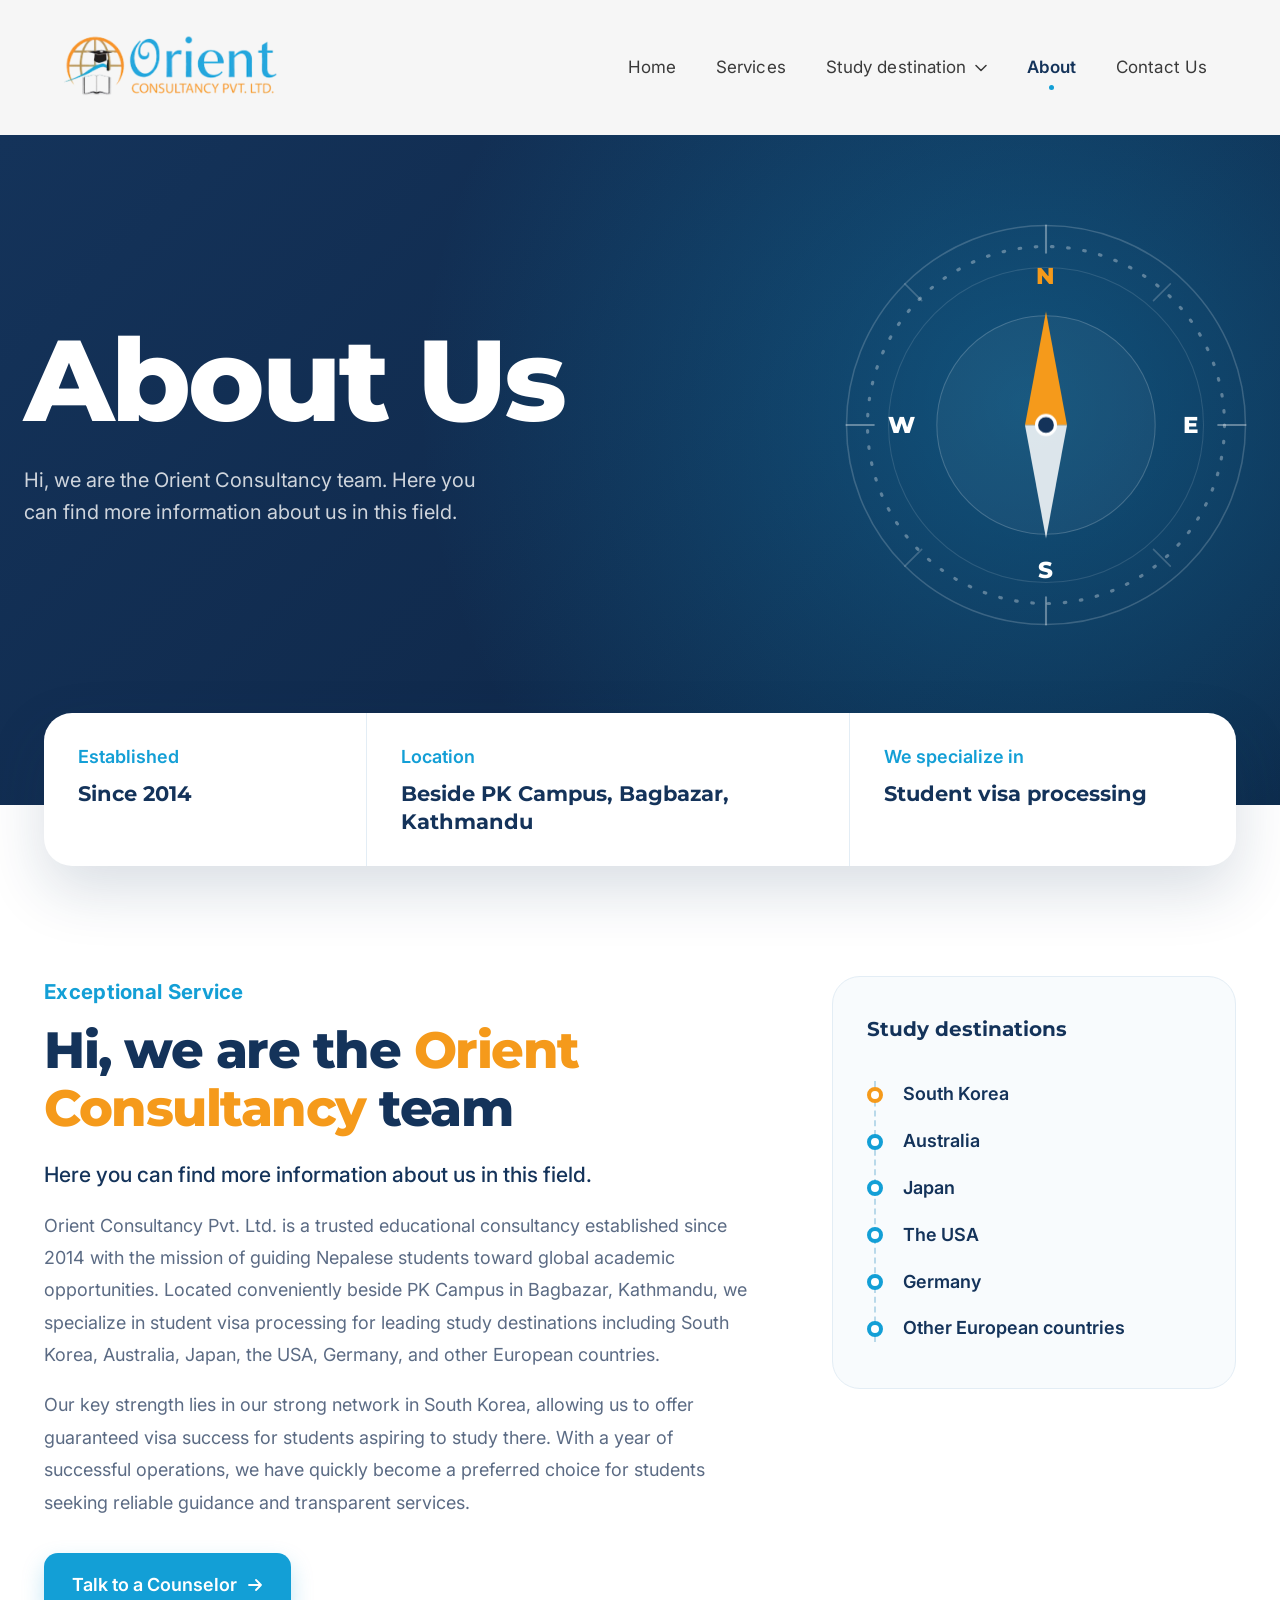
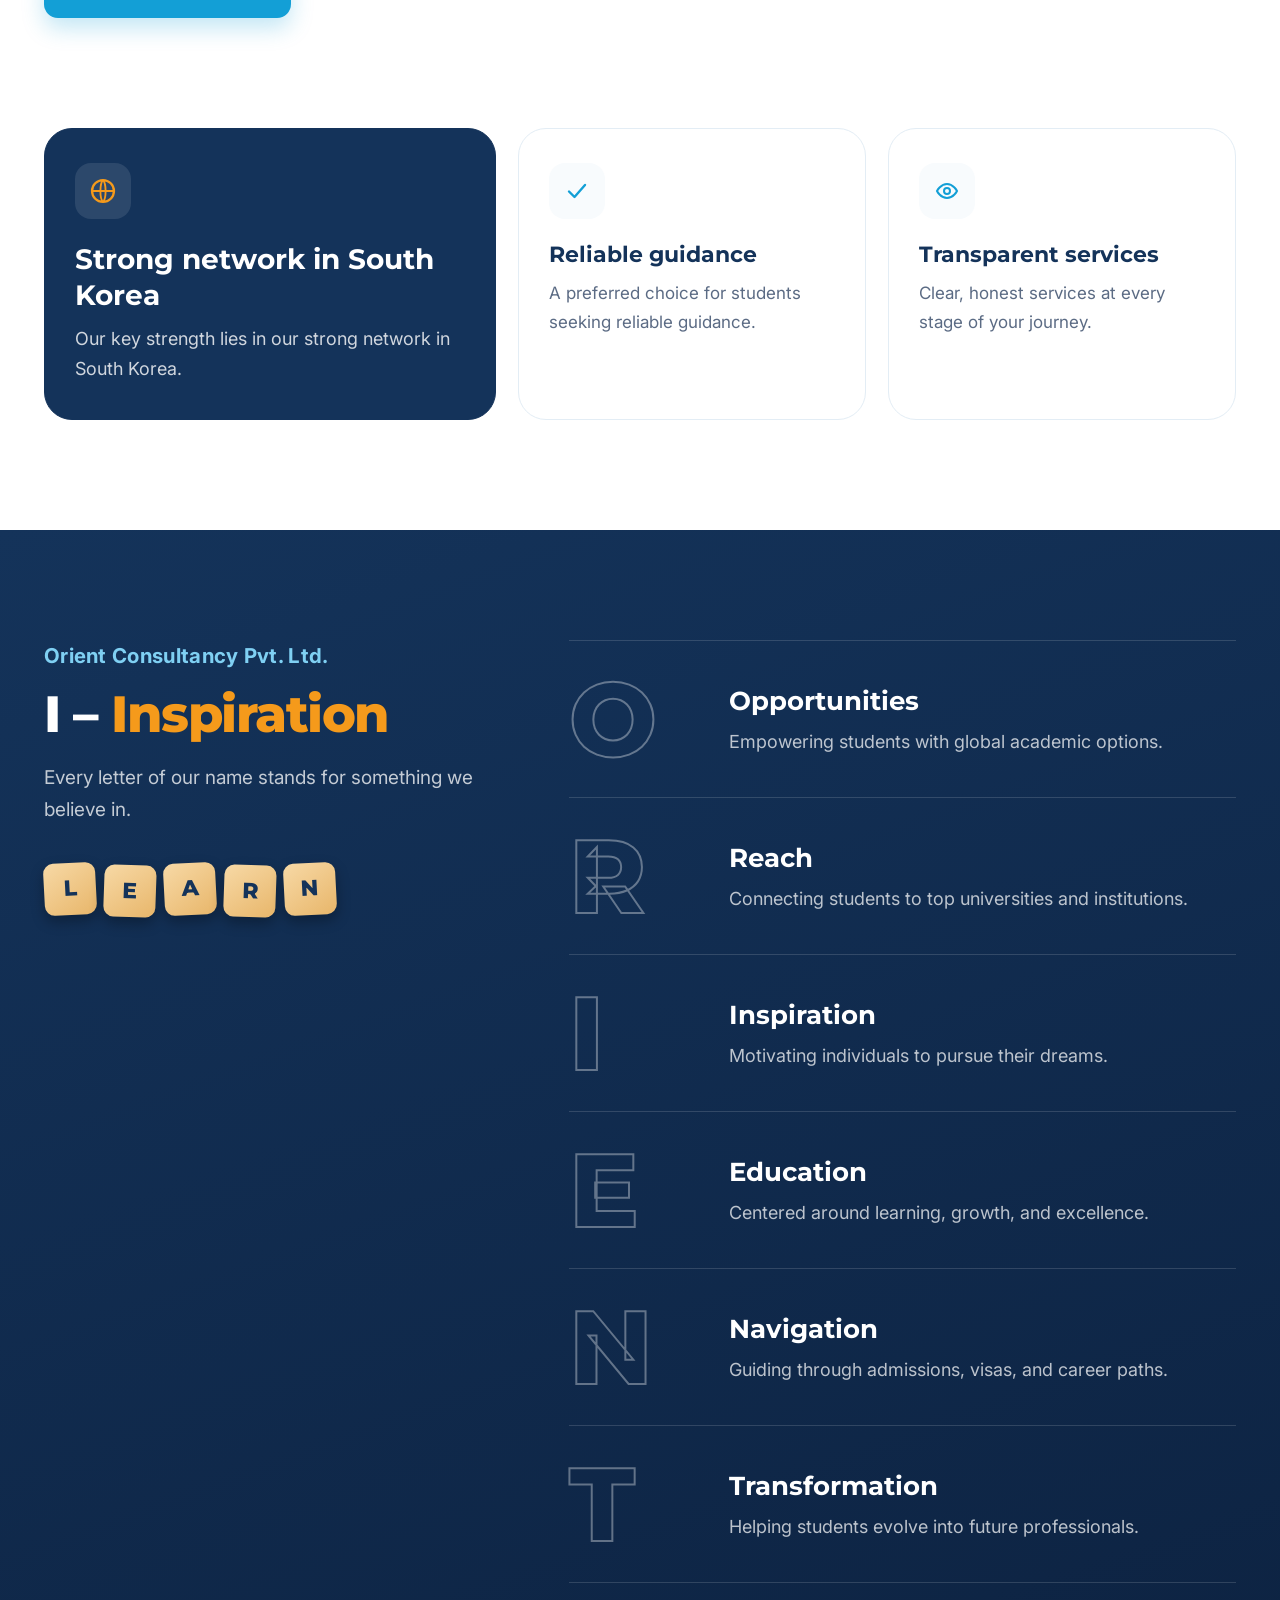
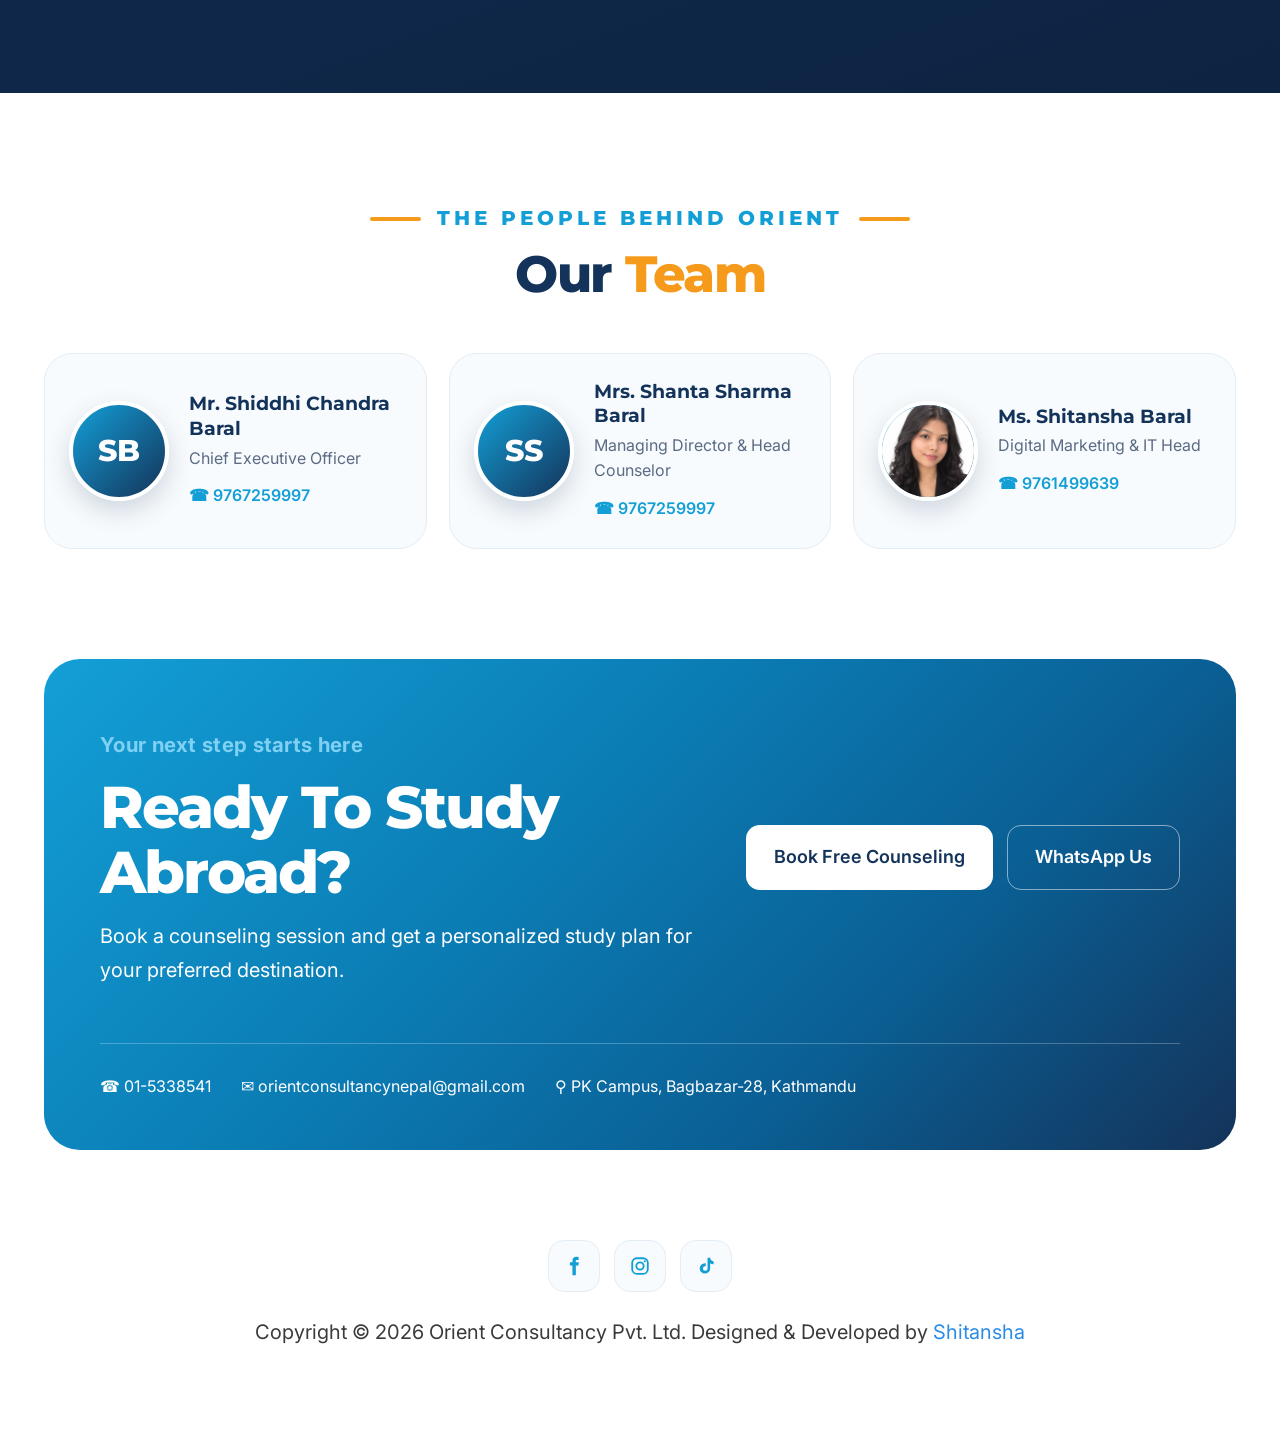
==== commit d4e9ef2b: "Update print statement from 'Hello' to 'Goodbye'" ====
--- a/about.html
+++ b/about.html
@@ -12,7 +12,6 @@
 
   <!-- style.css = shared header/footer/buttons. about.css = this page only. Keep this order. -->
   <link rel="stylesheet" href="style.css">
-  <link rel="stylesheet" href="about.css">
   <link rel="stylesheet" href="nav-responsive.css">
 </head>
 <body class="about-page">
@@ -54,7 +53,7 @@
             </li>
           </ul>
         </li>
-        <li><a href="/about">About</a></li>
+        <li><a href="/about" aria-current="page">About</a></li>
         <li><a href="contact.html">Contact Us</a></li>
       </ul>
     </nav>
